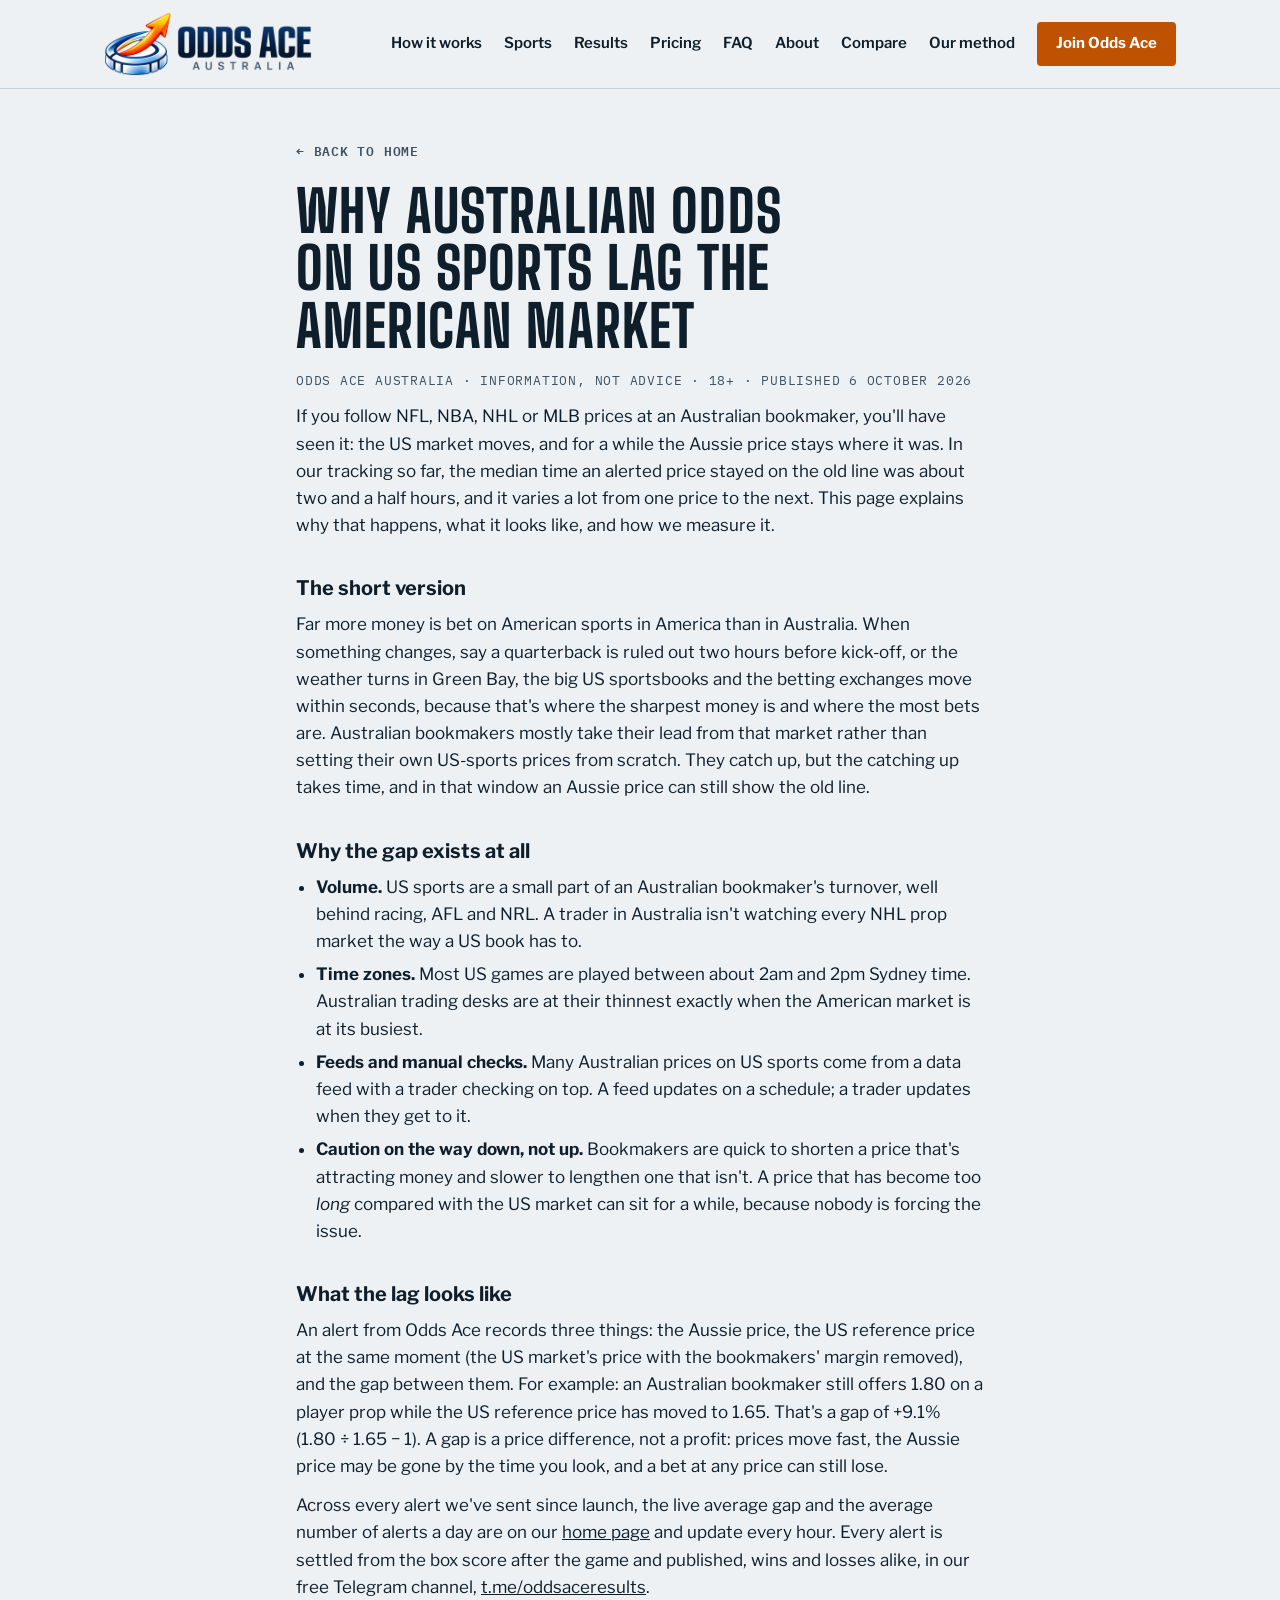
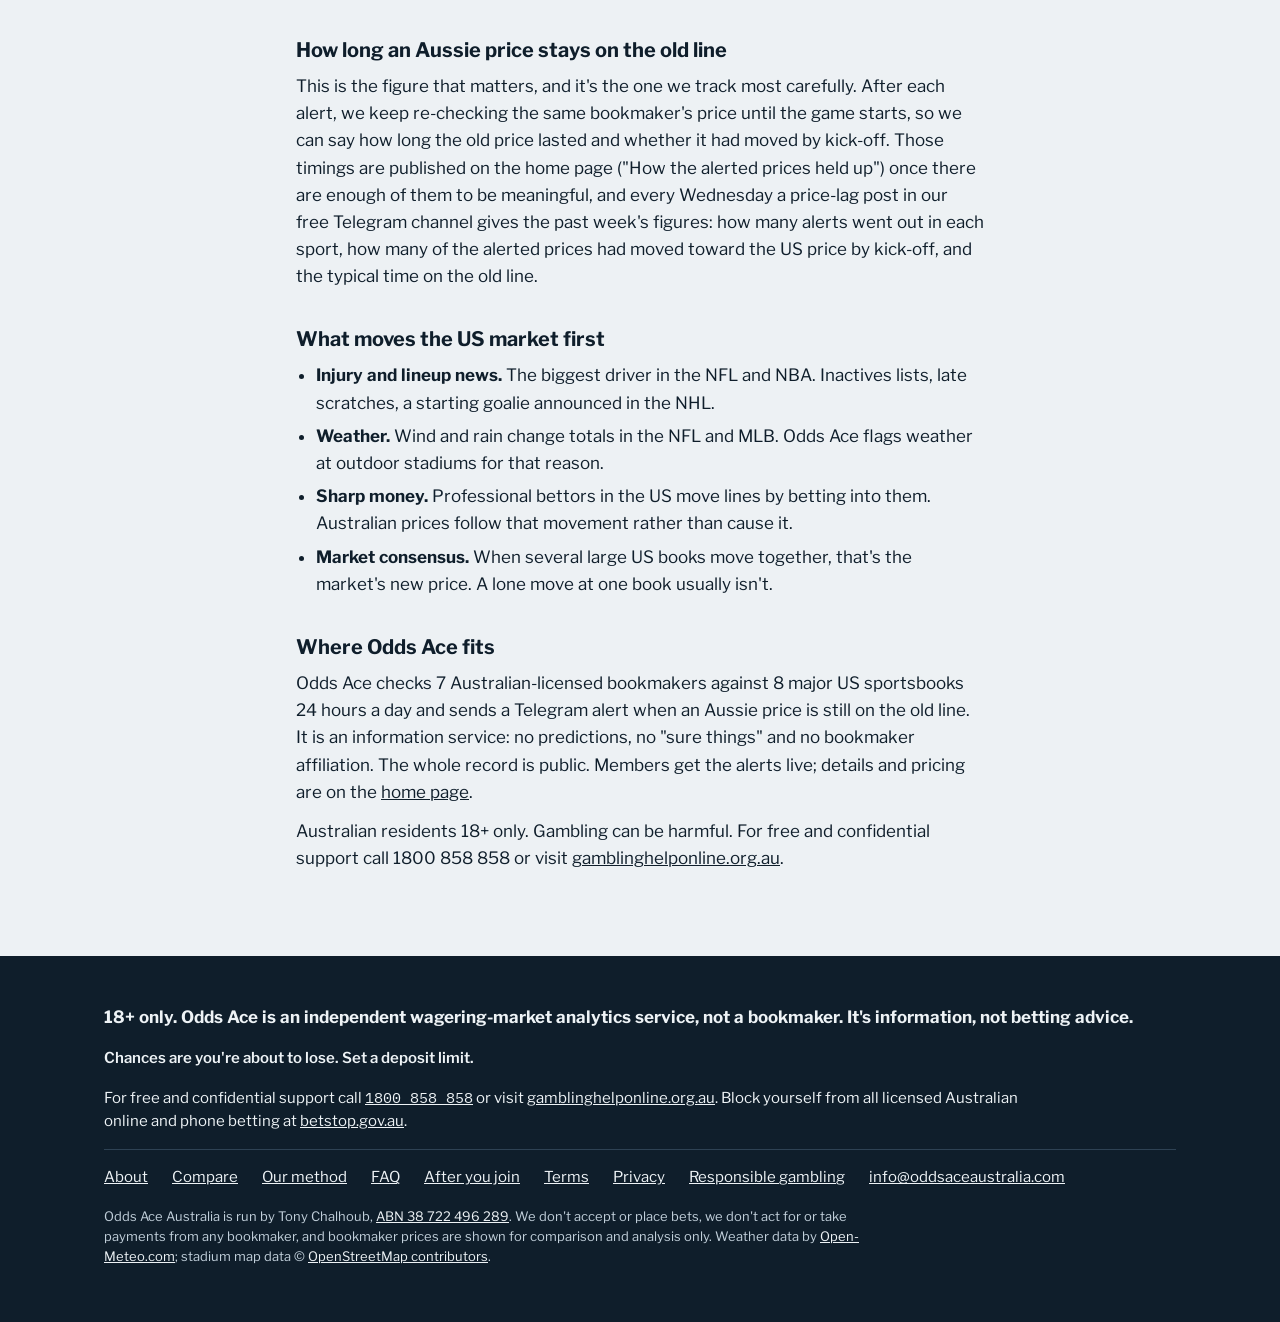
==== site/why-aussie-odds-lag/index.html @ 00c37cca "Standard price A$99; Trustpilot link out of the explainer footer [skip netlify] llms.txt: the standa" ====
<!doctype html>
<html lang="en-AU"><head><meta charset="utf-8"><meta name="viewport" content="width=device-width,initial-scale=1,viewport-fit=cover"><title>Why Australian odds on US sports lag the American market | Odds Ace Australia</title><meta name="description" content="Why Aussie bookmakers&#x27; NFL, NBA, NHL and MLB prices move after the US market, what the gap in a price means, and how long the old price lasts. Information, not tips. 18+."><link rel="canonical" href="https://oddsaceaustralia.com/why-aussie-odds-lag/"><meta property="og:url" content="https://oddsaceaustralia.com/why-aussie-odds-lag/"><meta property="og:type" content="article"><meta property="og:site_name" content="Odds Ace Australia"><meta property="og:title" content="Why Australian odds on US sports lag the American market"><meta property="og:description" content="Why Aussie bookmakers&#x27; NFL, NBA, NHL and MLB prices move after the US market, what the gap in a price means, and how long the old price lasts. Information, not tips. 18+."><meta property="og:locale" content="en_AU"><meta property="og:image" content="https://oddsaceaustralia.com/og-image.png"><meta property="og:image:width" content="1200"><meta property="og:image:height" content="630"><meta name="twitter:card" content="summary_large_image"><meta name="twitter:site" content="@OddsAceAus"><meta name="twitter:title" content="Why Australian odds on US sports lag the American market"><meta name="twitter:description" content="Why Aussie bookmakers&#x27; NFL, NBA, NHL and MLB prices move after the US market, what the gap in a price means, and how long the old price lasts. Information, not tips. 18+."><meta name="twitter:image" content="https://oddsaceaustralia.com/og-image.png"><link rel="icon" type="image/png" href="[data-uri]"><script type="application/ld+json">{"@context": "https://schema.org", "@graph": [{"@type": "Article", "@id": "https://oddsaceaustralia.com/why-aussie-odds-lag/#article", "headline": "Why Australian odds on US sports lag the American market", "description": "Why Aussie bookmakers' NFL, NBA, NHL and MLB prices move after the US market, what the gap in a price means, and how long the old price lasts. Information, not tips. 18+.", "url": "https://oddsaceaustralia.com/why-aussie-odds-lag/", "mainEntityOfPage": "https://oddsaceaustralia.com/why-aussie-odds-lag/", "datePublished": "2026-10-06", "dateModified": "2026-10-06", "inLanguage": "en-AU", "author": {"@type": "Person", "name": "Tony Chalhoub"}, "publisher": {"@id": "https://oddsaceaustralia.com/#organization"}, "image": "https://oddsaceaustralia.com/og-image.png", "isPartOf": {"@id": "https://oddsaceaustralia.com/#website"}}, {"@type": "BreadcrumbList", "itemListElement": [{"@type": "ListItem", "position": 1, "name": "Odds Ace Australia", "item": "https://oddsaceaustralia.com/"}, {"@type": "ListItem", "position": 2, "name": "Why Aussie odds lag the US market", "item": "https://oddsaceaustralia.com/why-aussie-odds-lag/"}]}]}</script><style>:root{color-scheme:light;box-sizing:border-box;padding-top:env(safe-area-inset-top,0px);padding-bottom:env(safe-area-inset-bottom,0px)}html{scroll-padding-top:env(safe-area-inset-top,0px)}body{margin:0;padding:0;font:14px -apple-system,BlinkMacSystemFont,sans-serif;background:#faf9f5;color:#141413}img{max-width:100%}[hidden]:not([hidden=until-found i]){display:none!important}</style>
<link rel="stylesheet" href="https://fonts.googleapis.com/css2?family=Big+Shoulders+Display:wght@700;800&family=IBM+Plex+Mono:wght@400;500;600&family=Libre+Franklin:wght@400;500;600;700&display=swap">
<style>
/* Layout: single-column marketing page, 1120px max, with the Terms, Privacy and Responsible gambling pages as views of the same page; the hero pairs the pitch with a phone showing example posts from the Telegram channel; a numbers strip, then sections alternating plain and banded; one dark panel for the price */
:root{
  --bg:#EDF1F4;--surface:#FFFFFF;--band:#E2E8ED;--ink:#0F1E2B;--muted:#3F5161;--line:#C6D0D8;
  --accent:#BF5200;--accent-ink:#AD4A00;--on-accent:#FFFFFF;--panel:#0F1E2B;--on-panel:#EEF3F6;--panel-muted:#C2D0DB;--panel-line:#2E4254;
  --chat:#D4DFE8;--bubble:#FFFFFF;--chip:#BFCDD9;--avatar:#FFFFFF;--shadow:rgba(15,30,43,.18);--pos:#16774A;--neg:#B42318;
  --device:#121A22;--device-ring:#3B4651;--island:#000000;--tg-blue:#1F6FB2;--lit:#FBE1CB;--glow:rgba(191,82,0,.15);--s-all:#2a78d6;--s-sent:#bf5200;--s-tests:#13916a;
  --display:'Big Shoulders Display','Arial Narrow',Impact,sans-serif;
  --body:'Libre Franklin','Helvetica Neue',Arial,sans-serif;
  --mono:'IBM Plex Mono',ui-monospace,Menlo,Consolas,monospace;
}
@media (prefers-color-scheme: dark){:root:not([data-theme="light"]){--bg:#0B1621;--surface:#12212F;--band:#0F1C29;--ink:#E6EDF2;--muted:#A7B6C3;--line:#26394B;--accent:#F5872F;--accent-ink:#F5872F;--on-accent:#0B1621;--panel:#1A2E40;--on-panel:#EEF3F6;--panel-muted:#B9C7D3;--panel-line:#34506A;--chat:#0E1924;--bubble:#1A2A3A;--chip:#22364A;--avatar:#FFFFFF;--shadow:rgba(0,0,0,.45);--pos:#5BC48A;--neg:#F2836B;--device:#05090D;--device-ring:#3E556A;--tg-blue:#6AB3F3;--lit:#4D3018;--glow:rgba(245,135,47,.13);--s-all:#3987e5;--s-sent:#d95926;--s-tests:#199e70;color-scheme:dark}}
:root[data-theme="dark"]{--bg:#0B1621;--surface:#12212F;--band:#0F1C29;--ink:#E6EDF2;--muted:#A7B6C3;--line:#26394B;--accent:#F5872F;--accent-ink:#F5872F;--on-accent:#0B1621;--panel:#1A2E40;--on-panel:#EEF3F6;--panel-muted:#B9C7D3;--panel-line:#34506A;--chat:#0E1924;--bubble:#1A2A3A;--chip:#22364A;--avatar:#FFFFFF;--shadow:rgba(0,0,0,.45);--pos:#5BC48A;--neg:#F2836B;--device:#05090D;--device-ring:#3E556A;--tg-blue:#6AB3F3;--lit:#4D3018;--glow:rgba(245,135,47,.13);--s-all:#3987e5;--s-sent:#d95926;--s-tests:#199e70;color-scheme:dark}
*{box-sizing:border-box}
html{scroll-behavior:smooth}
@media (prefers-reduced-motion: reduce){html{scroll-behavior:auto}}
body{margin:0;background:var(--bg);color:var(--ink);font-family:var(--body);font-size:17px;line-height:1.55}
a{color:inherit}
a:hover{color:var(--accent-ink)}
:focus-visible{outline:3px solid var(--accent);outline-offset:2px}
.wrap{max-width:1120px;margin:0 auto;padding-inline:24px}
.eyebrow{margin:0;font-family:var(--mono);font-size:13px;font-weight:600;letter-spacing:.1em;text-transform:uppercase;color:var(--accent-ink)}
.h-section{margin:0;font-family:var(--display);font-weight:800;font-size:clamp(2.2rem,4.5vw,3rem);line-height:1;letter-spacing:.02em;text-transform:uppercase;text-wrap:balance}
.btn{display:inline-flex;align-items:center;justify-content:center;min-height:48px;padding:0 22px;border-radius:4px;font-weight:700;font-size:16px;text-decoration:none;border:1px solid transparent;cursor:pointer}
.btn-primary{background:var(--accent);color:var(--on-accent)}
.btn-primary:hover{color:var(--on-accent);filter:brightness(1.08)}
.btn-ghost{border-color:var(--line);color:var(--ink);background:transparent}
.site-head{border-bottom:1px solid var(--line)}
.site-head .wrap{display:flex;flex-wrap:wrap;align-items:center;justify-content:space-between;gap:12px 24px;padding-block:12px}
.brand{display:flex;align-items:center;gap:12px;text-decoration:none}
.brand:hover{color:var(--ink)}
.brand-logo{flex:0 0 auto;display:block;width:56px;height:56px;object-fit:contain}
.brand-wordmark{display:block;height:64px;width:auto}
.wm-dark{display:none}
@media (prefers-color-scheme: dark){:root:not([data-theme="light"]) .wm-dark{display:block}:root:not([data-theme="light"]) .wm-light.has-dark{display:none}:root:not([data-theme="light"]) .wm-light:not(.has-dark){background:#FFFFFF;border-radius:6px;padding:4px 8px}}
:root[data-theme="dark"] .wm-dark{display:block}
:root[data-theme="dark"] .wm-light.has-dark{display:none}
:root[data-theme="dark"] .wm-light:not(.has-dark){background:#FFFFFF;border-radius:6px;padding:4px 8px}
@media (max-width:480px){.brand-wordmark{height:56px}}
.brand-text{display:flex;flex-direction:column;gap:2px}
.brand-name{font-family:var(--display);font-weight:800;font-size:30px;letter-spacing:.03em;text-transform:uppercase;line-height:1}
.brand-tag{font-family:var(--mono);font-size:11px;letter-spacing:.16em;text-transform:uppercase;color:var(--muted)}
.nav{display:flex;flex-wrap:wrap;align-items:center;gap:8px 22px;font-size:15px;font-weight:600}
.nav a{text-decoration:none}
.nav .btn{min-height:44px;padding:0 18px;font-size:15px}
.hero .wrap{display:flex;flex-wrap:wrap;gap:48px;align-items:center;padding-block:56px 64px}
.hero-copy{flex:1 1 460px;min-width:0;display:flex;flex-direction:column;gap:22px}
.hero h1{margin:0;font-family:var(--display);font-weight:800;font-size:clamp(3rem,6.6vw,5.8rem);line-height:.94;letter-spacing:.005em;text-wrap:balance}
.lede{margin:0;max-width:34em;font-size:19px;color:var(--muted)}
.cta-row{display:flex;flex-wrap:wrap;gap:12px}
.fine{margin:0;font-size:14px;color:var(--muted)}
.num{font-family:var(--mono)}
/* Phone mock-up of the Telegram channel (version 30): tabs, then a phone showing one example post with numbered markers
   on the lines that matter, and a key under it. The screen uses the phone's own system font, like the app. */
.tg{flex:1 1 380px;max-width:460px;min-width:0;margin:0 auto;display:flex;flex-direction:column;align-items:center;gap:18px}
.tgx-tabs{display:flex;gap:4px;width:max-content;max-width:100%;padding:4px;border:1px solid var(--line);border-radius:999px;background:var(--surface)}
.tgx-tab{flex:1 1 auto;min-width:0;min-height:40px;padding:6px 14px;border:0;border-radius:999px;background:transparent;color:var(--muted);font:600 14px/1.15 var(--body);cursor:pointer}
@media (max-width:420px){.tgx-tab{padding:6px 8px;font-size:13px}}
.tgx-tab:hover{color:var(--ink)}
.tgx-tab[aria-selected="true"]{background:var(--ink);color:var(--bg)}
.tgx-stage{position:relative;isolation:isolate;width:100%;display:flex;flex-direction:column;align-items:center;gap:20px}
.tgx-stage::before{content:"";position:absolute;z-index:-1;left:0;right:0;top:2%;height:min(80%,660px);background:radial-gradient(closest-side,var(--glow),transparent);pointer-events:none}
.tgx-device{position:relative;width:min(100%,312px);padding:9px;border-radius:50px;background:var(--device);box-shadow:inset 0 0 0 1.5px var(--device-ring),0 44px 70px -36px var(--shadow),0 18px 32px -20px var(--shadow)}
.tgx-device::before,.tgx-device::after{content:"";position:absolute;width:3px;border-radius:2px;background:var(--device-ring)}
.tgx-device::before{left:-3px;top:118px;height:40px;box-shadow:0 54px 0 var(--device-ring)}
.tgx-device::after{right:-3px;top:150px;height:72px}
.tgx-screen{position:relative;display:flex;flex-direction:column;aspect-ratio:294/640;border-radius:41px;overflow:hidden;background:var(--chat);color:var(--ink);font-family:-apple-system,BlinkMacSystemFont,"SF Pro Text","Segoe UI",Roboto,"Helvetica Neue",Arial,sans-serif}
.tgx-status{position:relative;flex:0 0 auto;display:flex;align-items:center;justify-content:space-between;height:42px;padding:6px 24px 0 32px;background:var(--surface);font-size:14.5px;font-weight:600;letter-spacing:-.01em;font-variant-numeric:tabular-nums}
.tgx-island{position:absolute;left:50%;top:10px;width:86px;height:25px;transform:translateX(-50%);border-radius:999px;background:var(--island)}
.tgx-icons{display:flex;align-items:center;gap:5px}
.tgx-icons svg{display:block;fill:currentColor}
.tgx-head{flex:0 0 auto;display:grid;grid-template-columns:36px minmax(0,1fr) 36px;align-items:center;gap:8px;padding:2px 12px 8px;background:var(--surface);border-bottom:1px solid var(--line)}
.tgx-back{width:12px;height:12px;margin-left:6px;border-left:2.5px solid var(--tg-blue);border-bottom:2.5px solid var(--tg-blue);transform:rotate(45deg)}
.tg-who{display:flex;flex-direction:column;align-items:center;min-width:0;text-align:center;line-height:1.25}
.tg-name{font-weight:700;font-size:15px}
.tg-status{font-size:12.5px;color:var(--muted)}
.tg-avatar{display:block;width:36px;height:36px;border-radius:50%;background:var(--avatar);padding:5px;object-fit:contain;box-shadow:0 0 0 1px var(--line)}
.tg-feed{flex:1 1 auto;min-height:0;overflow-y:auto;scrollbar-width:none;display:flex;flex-direction:column;gap:8px;padding:10px 8px 12px;background-color:var(--chat);background-image:radial-gradient(var(--chip) 1px,transparent 1.4px);background-size:18px 18px}
.tg-feed::-webkit-scrollbar{display:none}
.tg-feed>:first-child{margin-top:auto}
.tgx-panel:focus-visible{outline-offset:-3px}
.tg-day{align-self:center;padding:2px 10px;border-radius:999px;background:var(--chip);color:var(--ink);font-size:12px;font-weight:600}
.tg-msg{align-self:flex-start;position:relative;max-width:86%;display:flex;flex-direction:column;gap:2px;padding:7px 11px 5px;background:var(--bubble);color:var(--ink);border-radius:15px 15px 15px 5px;box-shadow:0 1px 2px var(--shadow);font-size:13.5px;line-height:1.38;transform-origin:0 100%}
.tg-text{display:flex;flex-direction:column;min-width:0}
.tg-line{display:block;overflow-wrap:anywhere;transition:opacity .2s}
.tg-time{align-self:flex-end;font-size:11.5px;color:var(--muted)}
.tgx-url{color:var(--tg-blue)}
.tgx-keyed{position:relative;display:block;border-radius:3px;transition:background-color .2s,box-shadow .2s}
.tgx-pin{display:inline-flex;align-items:center;justify-content:center;flex:0 0 auto;width:20px;height:20px;border-radius:50%;background:var(--accent);color:var(--on-accent);font:700 11.5px/1 var(--body);font-variant-numeric:tabular-nums;transition:transform .2s}
.tgx-keyed>.tgx-pin{position:absolute;right:-21px;top:-1px;box-shadow:0 1px 3px var(--shadow)}
.tgx.has-lit .tg-line{opacity:.35}
.tgx.has-lit .tgx-keyed.is-lit .tg-line{opacity:1}
.tgx-keyed.is-lit{background:var(--lit);box-shadow:0 0 0 4px var(--lit)}
.tgx-keyed.is-lit>.tgx-pin{transform:scale(1.18)}
.tgx-foot{flex:0 0 auto;display:flex;flex-direction:column;align-items:center;gap:12px;padding:11px 0 8px;background:var(--surface);border-top:1px solid var(--line);color:var(--tg-blue);font-size:15px;font-weight:500}
.tgx-foot::after{content:"";width:108px;height:4px;border-radius:999px;background:var(--ink)}
.tgx-keys{list-style:none;margin:0;padding:0;width:min(100%,364px);display:flex;flex-direction:column;gap:4px}
.tgx-key{width:100%;display:flex;align-items:center;gap:12px;min-height:40px;padding:5px 10px;border:1px solid transparent;border-radius:8px;background:transparent;color:var(--ink);font:500 15px/1.35 var(--body);text-align:left;cursor:pointer;transition:background-color .2s,border-color .2s}
.tgx-key:hover,.tgx-key.is-lit{background:var(--surface);border-color:var(--line)}
.tgx-key[aria-pressed="true"]{border-color:var(--accent)}
.tgx-key.is-lit .tgx-pin{transform:scale(1.12)}
.tg-note{margin:0;width:min(100%,364px);padding-inline:10px;font-size:13px;color:var(--muted)}
.tgx-panel.is-new .tg-msg{animation:tgx-in .42s cubic-bezier(.2,.75,.25,1)}
.tgx-panel.is-new .tgx-keyed>.tgx-pin{animation:tgx-pop .32s .3s cubic-bezier(.3,1.6,.6,1) backwards}
@keyframes tgx-in{from{opacity:0;transform:translateY(18px) scale(.96)}}
@keyframes tgx-pop{from{opacity:0;transform:scale(.3)}}
@media (prefers-reduced-motion: reduce){.tgx-panel.is-new .tg-msg,.tgx-panel.is-new .tgx-keyed>.tgx-pin{animation:none}.tg-line,.tgx-keyed,.tgx-pin,.tgx-key{transition:none}}
/* Edit page: every post shows in the phone, which grows with the text, and each key is typed under it */
.tgx-edit .tgx-screen{aspect-ratio:auto}
.tgx-edit .tg-feed{overflow:visible}
.tgx-legend{width:min(100%,364px);display:flex;flex-direction:column;gap:6px}
.tgx-name{margin:0;font-size:14px;font-weight:600;color:var(--muted)}
.tgx-edit .tgx-key{cursor:default}
/* Numbers strip */
.stats-band{border-top:1px solid var(--line);background:var(--surface)}
.stats{list-style:none;margin:0;padding:28px 0;display:grid;grid-template-columns:repeat(4,minmax(0,1fr));gap:20px 32px}
@media (max-width:820px){.stats{grid-template-columns:repeat(2,minmax(0,1fr))}}
.stats.stats-3{grid-template-columns:repeat(3,minmax(0,1fr))}
@media (max-width:820px){.stats.stats-3{grid-template-columns:repeat(2,minmax(0,1fr))}}
.stats-note{margin:0;padding:0 0 24px;max-width:62em;font-size:13px;line-height:1.5;color:var(--muted)}
.stats li{display:flex;flex-direction:column;gap:4px;min-width:0}
.stat-n{font-family:var(--display);font-weight:800;font-size:clamp(2.4rem,4.2vw,3.2rem);line-height:1;letter-spacing:.01em;color:var(--accent)}
.stat-l{font-size:15px;line-height:1.35;color:var(--muted)}
.section{border-top:1px solid var(--line)}
.section .wrap{padding-block:72px;display:flex;flex-direction:column;gap:36px}
.band{background:var(--band)}
.head{display:flex;flex-direction:column;gap:10px}
.head p.intro{margin:0;max-width:40em;color:var(--muted)}
.steps{list-style:none;margin:0;padding:0;display:flex;flex-wrap:wrap;gap:32px 28px}
.steps li{flex:1 1 260px;min-width:0;border-top:3px solid var(--ink);padding-top:16px;display:flex;flex-direction:column;gap:8px}
.step-n{font-family:var(--mono);font-size:13px;font-weight:600;color:var(--accent-ink)}
.steps h3,.faq h3,.points h3{margin:0;font-size:20px;line-height:1.25}
.steps p,.faq p,.points p{margin:0;color:var(--muted)}
.points{list-style:none;margin:0;padding:0;display:grid;grid-template-columns:repeat(3,minmax(0,1fr));gap:28px 32px}
@media (max-width:860px){.points{grid-template-columns:minmax(0,1fr)}}
.points li{display:flex;flex-direction:column;gap:8px;min-width:0;padding-top:16px;border-top:3px solid var(--accent)}
.table-wrap{overflow-x:auto}
table{border-collapse:collapse;width:100%;min-width:520px;font-size:16px}
th,td{text-align:left;padding:14px 12px;border-bottom:1px solid var(--line)}
th{font-family:var(--mono);font-size:12px;letter-spacing:.08em;text-transform:uppercase;color:var(--muted);font-weight:600}
td:first-child{font-weight:700}
.plan{display:flex;flex-wrap:wrap;gap:32px 48px;background:var(--panel);color:var(--on-panel);border-radius:8px;padding:36px}
.plan-price{flex:1 1 300px;min-width:0;display:flex;flex-direction:column;gap:12px}
.plan-label{margin:0;font-family:var(--mono);font-size:13px;font-weight:600;letter-spacing:.1em;text-transform:uppercase;color:var(--panel-muted)}
.plan-big{margin:0;font-family:var(--display);font-weight:800;font-size:clamp(3rem,7vw,4.5rem);line-height:1}
.plan-big .per{font-family:var(--body);font-size:18px;font-weight:500}
.plan p{margin:0}
.plan .sub{color:var(--panel-muted)}
.plan .sub-small{font-size:14px}
.plan ul{flex:1 1 320px;min-width:0;margin:0;padding:0;list-style:none;display:flex;flex-direction:column;gap:12px}
.plan li,.rules li{display:flex;gap:14px;align-items:flex-start}
.tick{flex:0 0 auto;width:10px;height:10px;margin-top:9px;background:var(--accent)}
.rules{list-style:none;margin:0;padding:0;display:flex;flex-direction:column;gap:14px;max-width:46em}
.faq{display:grid;grid-template-columns:repeat(2,minmax(0,1fr));gap:32px 48px}
.faq div{display:flex;flex-direction:column;gap:8px;min-width:0}
@media (max-width:760px){.faq{grid-template-columns:minmax(0,1fr)}}
/* Results */
.tally{list-style:none;margin:0;padding:0;display:flex;flex-wrap:wrap;gap:10px 28px;font-size:15px;color:var(--muted)}
.tally li{display:flex;align-items:baseline;gap:6px}
.tally-n{font-family:var(--display);font-weight:800;font-size:2rem;line-height:1;color:var(--ink)}
.results-table{min-width:760px;font-size:15px}
.results-table td{vertical-align:top}
.results-table td:first-child{font-weight:600}
.nowrap{white-space:nowrap}
.cell-sub{display:block;font-family:var(--mono);font-size:12px;letter-spacing:.04em;color:var(--muted)}
.pill{display:inline-block;padding:2px 8px;border:1px solid currentColor;border-radius:999px;font-family:var(--mono);font-size:12px;font-weight:600;letter-spacing:.04em;text-transform:uppercase;white-space:nowrap}
.pill-won{color:var(--pos)}
.pill-lost{color:var(--neg)}
.pill-push,.pill-void{color:var(--muted)}
.results-empty{margin:0;color:var(--muted)}
.results-meta{margin:0;font-size:14px;color:var(--muted)}
.results-note{margin:0;max-width:60em;font-size:14px;color:var(--muted)}
.speed{display:flex;flex-direction:column;gap:14px;padding:22px 24px;border:1px solid var(--line);border-left:4px solid var(--accent);border-radius:8px;background:var(--surface)}
.speed-title{margin:0;font-size:20px;line-height:1.25}
.speed-stats{list-style:none;margin:0;padding:0;display:grid;grid-template-columns:repeat(auto-fit,minmax(200px,1fr));gap:16px 32px}
.speed-stats li{display:flex;flex-direction:column;gap:4px;min-width:0}
.speed-n{font-family:var(--display);font-weight:800;font-size:clamp(2rem,3.6vw,2.6rem);line-height:1;color:var(--pos)}
.speed-n.speed-neg{color:var(--neg)}
.speed-l{font-size:15px;line-height:1.35;color:var(--muted)}
.speed-note{margin:0;max-width:60em;font-size:14px;color:var(--muted)}
.tallies{display:flex;flex-direction:column;gap:14px}
.tally-label{flex:0 0 100%;font-family:var(--mono);font-size:12px;font-weight:600;letter-spacing:.08em;text-transform:uppercase;color:var(--muted)}
.cell-sub.test-tag{color:var(--accent-ink);font-weight:600}
/* Results dashboard (version 31): one row of filters, then the tallies, the units chart and pages of results. Line colours: --s-all, --s-sent, --s-tests (checked for colour-blind separation and contrast in both themes) */
.rx,.rx-body{display:flex;flex-direction:column;gap:28px}
.rx-body .tallies{flex-direction:row;flex-wrap:wrap;gap:12px}
.rx-body .tally{flex:1 1 250px;max-width:360px;padding:16px 18px;border:1px solid var(--line);border-radius:8px;background:var(--surface);gap:10px 24px}
.rx-body .tally li{flex-direction:column;align-items:flex-start;gap:4px}
.rx-body .tally li:not(.tally-label){font-size:14px}
@media (max-width:560px){.rx-body .tally{max-width:none;padding:14px 16px}}
.rx-filters{display:flex;flex-wrap:wrap;align-items:flex-end;gap:12px 16px}
.rx-field{display:flex;flex-direction:column;gap:6px;flex:1 1 200px;min-width:0;max-width:280px}
.rx-label{font-family:var(--mono);font-size:12px;font-weight:600;letter-spacing:.08em;text-transform:uppercase;color:var(--muted)}
.rx-select{width:100%;min-height:44px;padding:0 10px;border:1px solid var(--line);border-radius:4px;background:var(--surface);color:var(--ink);font:500 15px/1.2 var(--body);cursor:pointer}
.rx-select:hover{border-color:var(--muted)}
.rx-select[disabled]{opacity:.6;cursor:not-allowed}
.rx-clear{min-height:44px;padding:0 4px;border:0;background:none;color:var(--accent-ink);font:600 15px var(--body);text-decoration:underline;text-underline-offset:3px;cursor:pointer}
.rx-clear:hover{color:var(--ink)}
@media (max-width:560px){.rx-field{flex-basis:100%;max-width:none}}
.rx-chart{margin:0;display:flex;flex-direction:column;gap:14px;padding:20px 20px 16px;border:1px solid var(--line);border-radius:8px;background:var(--surface)}
@media (max-width:560px){.rx-chart{padding:16px 14px 14px}}
.rx-chart-head{display:flex;flex-wrap:wrap;align-items:baseline;justify-content:space-between;gap:8px 24px}
.rx-title{margin:0;font-size:18px;line-height:1.3}
.rx-legend{list-style:none;margin:0;padding:0;display:flex;flex-wrap:wrap;gap:6px 20px;font-size:14px;color:var(--muted)}
.rx-legend li{display:flex;align-items:center;gap:8px}
.rx-legend b,.rx-tip b{color:var(--ink);font-weight:700;font-variant-numeric:tabular-nums}
.rx-key{display:inline-block;flex:0 0 auto;width:16px;height:3px;border-radius:2px;background:var(--muted)}
.rx-key.k-all{background:var(--s-all)}
.rx-key.k-sent{background:var(--s-sent)}
.rx-key.k-tests{background:var(--s-tests)}
.rx-plot{position:relative;touch-action:pan-y;border-radius:4px}
.rx-plot:focus-visible{outline-offset:4px}
.rx-svg{display:block;width:100%;height:auto}
.rx-svg text{font-family:var(--mono);font-size:12px;fill:var(--muted);font-variant-numeric:tabular-nums}
.rx-grid{stroke:var(--line);stroke-width:1}
.rx-zero{stroke:var(--muted);stroke-width:1}
.rx-line{fill:none;stroke-width:2;stroke-linejoin:round;stroke-linecap:round}
.rx-line.k-all{stroke:var(--s-all)}
.rx-line.k-sent{stroke:var(--s-sent)}
.rx-line.k-tests{stroke:var(--s-tests)}
.rx-dot,.rx-hdot{stroke:var(--surface);stroke-width:2}
.rx-dot.k-all,.rx-hdot.k-all{fill:var(--s-all)}
.rx-dot.k-sent,.rx-hdot.k-sent{fill:var(--s-sent)}
.rx-dot.k-tests,.rx-hdot.k-tests{fill:var(--s-tests)}
.rx-cross{stroke:var(--muted);stroke-width:1}
.rx-tip{position:absolute;z-index:2;width:max-content;max-width:min(260px,100%);padding:8px 12px;border:1px solid var(--line);border-radius:6px;background:var(--surface);color:var(--ink);box-shadow:0 8px 24px -8px var(--shadow);font-size:13px;line-height:1.45;pointer-events:none}
.rx-tip p{margin:0}
.rx-tip-h{margin-bottom:4px!important;font-weight:600}
.rx-tip-row{display:flex;align-items:center;gap:8px}
.rx-tip-name{color:var(--muted)}
.rx-tip-n{margin-top:4px!important;font-size:12px;color:var(--muted)}
@media (max-width:560px){.rx-tip{max-width:min(220px,100%);padding:6px 10px;font-size:12px}.rx-tip-n{font-size:11px}}
.rx-none{margin:0;padding:28px 0;color:var(--muted)}
.rx-cap{max-width:60em;font-size:13px;line-height:1.5;color:var(--muted)}
.rx-data summary{width:max-content;max-width:100%;cursor:pointer;font-size:14px;font-weight:600;color:var(--ink)}
.rx-data[open] summary{margin-bottom:8px}
.rx-table{min-width:0;font-size:14px}
.rx-table th,.rx-table td{padding:8px 10px}
.rx-table td{font-variant-numeric:tabular-nums}
.rx-pager{display:flex;flex-wrap:wrap;align-items:center;justify-content:space-between;gap:12px}
.rx-pager .btn{min-height:44px;padding:0 16px;font-size:15px}
.rx-pager .btn[disabled]{opacity:.45;cursor:default}
.rx-range{margin:0;font-family:var(--mono);font-size:13px;color:var(--muted);font-variant-numeric:tabular-nums}
.vh{position:absolute!important;width:1px;height:1px;margin:-1px;padding:0;overflow:hidden;clip:rect(0 0 0 0);white-space:nowrap;border:0}
@media (max-width:640px){.rx-body>.table-wrap{overflow-x:visible}.results-table{min-width:0}.results-table thead{position:absolute;width:1px;height:1px;overflow:hidden;clip:rect(0 0 0 0);white-space:nowrap}.results-table tbody{display:block}.results-table tr{display:grid;grid-template-columns:5.25rem 5.5rem minmax(0,1fr);gap:8px 16px;padding:16px 0;border-bottom:1px solid var(--line)}.results-table td{display:block;min-width:0;padding:0;border:0}.results-table td:nth-child(1){grid-column:1/3;grid-row:1}.results-table td:nth-child(7){grid-column:3;grid-row:1;justify-self:end}.results-table td:nth-child(2),.results-table td:nth-child(3){grid-column:1/-1}.results-table td[data-label]::before{content:attr(data-label);display:block;margin-bottom:2px;font-family:var(--mono);font-size:11px;font-weight:600;letter-spacing:.08em;text-transform:uppercase;color:var(--muted)}}
/* Contact */
.section .contact{gap:20px}
.contact-mail{margin:0;display:flex;flex-wrap:wrap;align-items:center;gap:12px}
.contact-email{font-family:var(--mono);font-size:clamp(1.1rem,2.6vw,1.6rem);font-weight:600;color:var(--ink);text-decoration-color:var(--accent);text-decoration-thickness:2px;text-underline-offset:5px;overflow-wrap:anywhere}
.copy-btn{min-height:40px;padding:0 14px;border:1px solid var(--line);border-radius:4px;background:var(--surface);color:var(--ink);font:600 14px var(--body);cursor:pointer}
.copy-btn:hover{border-color:var(--accent)}
.contact-small{margin:0;font-size:14px;color:var(--muted)}
/* Terms, Privacy and Responsible gambling */
.doc{max-width:46rem;margin:0 auto;padding-inline:24px;padding-block:48px 72px;line-height:1.6}
.doc h1{margin:0 0 16px;font-family:var(--display);font-weight:800;font-size:clamp(2.4rem,6vw,3.6rem);line-height:1;letter-spacing:.02em;text-transform:uppercase;text-wrap:balance}
.doc h2{margin:36px 0 10px;font-size:20px;line-height:1.3;text-wrap:balance}
.doc p{margin:0 0 12px}
.doc ul{margin:0 0 12px;padding-left:1.2em;display:flex;flex-direction:column;gap:6px}
.doc .lead{font-size:19px;color:var(--muted)}
.doc .meta{font-family:var(--mono);font-size:13px;letter-spacing:.06em;text-transform:uppercase;color:var(--muted)}
.doc .notice{margin:20px 0 8px;background:var(--band);border:1px solid var(--line);border-radius:6px;padding:12px 16px;font-size:15px;color:var(--muted)}
.doc.doc-wide{max-width:76rem}
.doc-faq h2{margin-top:32px}
.doc .table-wrap{margin:8px 0 18px}
.doc-table{min-width:880px;font-size:14.5px;line-height:1.45}
.doc-table th,.doc-table td{vertical-align:top;padding:12px 10px}
.doc-table tbody th{font-family:var(--body);font-size:15px;letter-spacing:0;text-transform:none;color:var(--ink);font-weight:700}
.doc-table tbody tr:first-child{background:var(--surface)}
@media (max-width:760px){.doc .table-wrap{overflow-x:visible}.doc-table{min-width:0}.doc-table thead{position:absolute;width:1px;height:1px;overflow:hidden;clip:rect(0 0 0 0);white-space:nowrap}.doc-table,.doc-table tbody,.doc-table tr,.doc-table th,.doc-table td{display:block}.doc-table tr{margin:0 0 12px;padding:12px 16px;border:1px solid var(--line);border-radius:8px}.doc-table tbody tr:first-child{border-color:var(--accent)}.doc-table th,.doc-table td{padding:6px 0;border:0}.doc-table tbody th{font-size:18px}.doc-table td::before{content:attr(data-label);display:block;margin-bottom:2px;font-family:var(--mono);font-size:11px;font-weight:600;letter-spacing:.08em;text-transform:uppercase;color:var(--muted)}}
/* Compare page checkmark grid (version 32): what's compared down the side, services across the top, Odds Ace's column first and highlighted; on phones one card per row, each service on its own line */
.cmp-legend,.doc .cmp-legend{list-style:none;margin:8px 0 10px;padding:0;display:flex;flex-direction:row;flex-wrap:wrap;gap:6px 20px;font-size:14px;color:var(--muted)}
.cmp-legend li{display:flex;align-items:center;gap:8px}
.cmp-legend .cmp-mark{width:18px;height:18px}
.cmp-mark{display:inline-flex;flex:0 0 auto;width:22px;height:22px}
.cmp-mark svg{display:block;width:100%;height:100%}
.cmp-fill{fill:var(--pos)}
.cmp-tick{fill:none;stroke:var(--surface);stroke-width:2.3;stroke-linecap:round;stroke-linejoin:round}
.cmp-ring{fill:none;stroke:var(--muted);stroke-width:1.6}
.cmp-half{fill:var(--muted)}
.cmp-x{fill:none;stroke:var(--muted);stroke-width:1.8;stroke-linecap:round}
.cmp-dash{fill:none;stroke:var(--muted);stroke-width:2;stroke-linecap:round}
.cmp-grid{position:relative;min-width:900px;border-collapse:separate;border-spacing:0;font-size:15px;line-height:1.4}
.cmp-grid th,.cmp-grid td{padding:14px 12px;border-bottom:1px solid var(--line);vertical-align:top}
.cmp-grid thead th{vertical-align:bottom;text-align:center;font-family:var(--body);font-size:15px;font-weight:700;letter-spacing:0;text-transform:none;color:var(--ink)}
.cmp-grid thead th a{text-decoration-color:var(--line);text-underline-offset:3px}
.cmp-grid thead th.cmp-own{border-top:3px solid var(--accent);border-radius:8px 8px 0 0}
.cmp-grid tbody th{width:21%;text-align:left;font-family:var(--body);font-size:15px;font-weight:400;letter-spacing:0;text-transform:none;color:var(--ink)}
.cmp-grid tbody tr:last-child th,.cmp-grid tbody tr:last-child td{border-bottom:0}
.cmp-grid tbody tr:last-child td.cmp-own{border-radius:0 0 8px 8px}
.cmp-grid td{text-align:center;font-weight:400}
.cmp-own{background:var(--surface)}
.cmp-label{display:block;font-weight:700}
.cmp-sub{display:block;margin-top:2px;font-size:13px;color:var(--muted)}
.cmp-cell{display:flex;flex-direction:column;align-items:center;gap:6px}
.cmp-who{display:none}
.cmp-note{font-size:13px;color:var(--muted)}
.cmp-cell.is-text .cmp-mark{display:none}
.cmp-cell.is-text .cmp-note{font-size:14px;color:var(--ink)}
.cmp-own .cmp-note{color:var(--ink)}
.cmp-hint{margin:8px 0;padding:10px 14px;border:1px dashed var(--accent);border-radius:6px;font-size:14px;color:var(--muted)}
.cmp-raw{display:block;text-align:left;font-size:14px}
.is-editing .cmp-grid{table-layout:fixed;min-width:0}
.is-editing .cmp-grid [data-k]{overflow-wrap:anywhere}
.is-editing .cmp-grid thead th{font-size:13px}
@media (max-width:980px){.doc .cmp-wrap{overflow-x:visible}.cmp-grid{min-width:0}.cmp-grid thead{position:absolute;width:1px;height:1px;overflow:hidden;clip:rect(0 0 0 0);white-space:nowrap}.cmp-grid,.cmp-grid tbody,.cmp-grid tr,.cmp-grid th,.cmp-grid td{display:block}.cmp-grid tr{margin:0 0 12px;padding:6px 16px;border:1px solid var(--line);border-radius:8px;background:var(--surface)}.cmp-grid tbody th{width:auto;padding:10px 0 8px;border:0}.cmp-grid td,.cmp-grid tbody tr:last-child td{padding:10px 0;border:0;border-top:1px solid var(--line);border-radius:0;text-align:left}.cmp-own{background:none}.cmp-cell,.cmp-cell.is-text{display:grid;grid-template-columns:22px 7.5rem minmax(0,1fr);gap:10px;align-items:start}.cmp-cell.is-text .cmp-mark{display:block}.cmp-who{display:block;font-weight:600;line-height:1.35}.cmp-own .cmp-who{color:var(--accent-ink)}.cmp-note,.cmp-cell.is-text .cmp-note{font-size:14px;line-height:1.35}}
@media (max-width:400px){.cmp-cell,.cmp-cell.is-text{grid-template-columns:20px 6.4rem minmax(0,1fr);gap:8px}.cmp-who{font-size:14px}}
.doc-back{display:inline-block;margin-bottom:20px;font-family:var(--mono);font-size:13px;font-weight:600;letter-spacing:.06em;text-transform:uppercase;text-decoration:none;color:var(--muted)}
.site-foot{background:var(--panel);color:var(--on-panel)}
.site-foot .wrap{padding-block:48px 56px;display:flex;flex-direction:column;gap:16px;font-size:15px}
.site-foot a{color:var(--on-panel)}
.site-foot a:hover{color:var(--on-panel);text-decoration-thickness:2px}
.foot-strong{margin:0;font-size:17px;font-weight:700}
.foot-tagline{font-weight:600}
.site-foot p{margin:0;max-width:62em}
.foot-links{display:flex;flex-wrap:wrap;gap:8px 24px;padding-top:16px;border-top:1px solid var(--panel-line)}
.foot-small{font-size:13px;color:var(--panel-muted)}
/* Sign-up step: subscription terms and confirmations before checkout */
.join{width:min(560px,calc(100% - 32px));max-height:calc(100% - 32px);padding:0;border:1px solid var(--line);border-radius:10px;background:var(--surface);color:var(--ink);box-shadow:0 24px 64px -20px var(--shadow)}
.join::backdrop{background:rgba(11,22,33,.6)}
.join-in{display:flex;flex-direction:column;gap:16px;padding:24px}
.join h2{margin:0;font-family:var(--display);font-weight:800;font-size:2.1rem;line-height:1;letter-spacing:.02em;text-transform:uppercase}
.join-statement{margin:0;padding:12px 14px;border-radius:6px;background:var(--band);font-size:15px;line-height:1.5}
.join-checks{margin:0;padding:0;border:0;display:flex;flex-direction:column;gap:10px;min-width:0}
.join-checks legend{padding:0;margin-bottom:8px;font-weight:700;font-size:15px}
.join-check{display:flex;gap:10px;align-items:flex-start;font-size:15px;line-height:1.45;cursor:pointer}
.join-check input{flex:0 0 auto;width:20px;height:20px;margin:1px 0 0;accent-color:var(--accent);cursor:pointer}
.join-note{margin:0;font-size:13px;color:var(--muted)}
.join-next{margin:0;padding-left:12px;border-left:3px solid var(--accent);font-size:15px;line-height:1.5}
.join-status{margin:0;font-size:14px;font-weight:600}
.join-status:empty{display:none}
.join-actions{display:flex;flex-wrap:wrap;gap:10px;justify-content:flex-end}
.join .btn[aria-disabled="true"]{opacity:.5;cursor:not-allowed;filter:none}
@media (max-width:480px){.join-in{padding:20px}.join h2{font-size:1.8rem}.join-actions{flex-direction:column-reverse}.join-actions .btn{width:100%;text-align:center}}
.toast{position:fixed;left:50%;bottom:calc(24px + env(safe-area-inset-bottom, 0px));transform:translateX(-50%);z-index:60;background:var(--ink);color:var(--bg);padding:12px 18px;border-radius:6px;font-size:15px;max-width:calc(100% - 32px)}
body.is-editing .toast{bottom:calc(var(--bar-h, 140px) + 16px)}
/* Editor: only appears for people who can edit this page */
.edit-fab{position:fixed;right:16px;bottom:calc(16px + env(safe-area-inset-bottom, 0px));z-index:40;display:inline-flex;align-items:center;gap:8px;min-height:44px;padding:0 18px;border:0;border-radius:999px;background:var(--ink);color:var(--bg);font:600 15px var(--body);box-shadow:0 6px 20px var(--shadow);cursor:pointer}
.edit-fab::before{content:"";width:9px;height:9px;background:var(--accent);border-radius:2px}
.edit-fab:hover{filter:brightness(1.12)}
.is-editing [data-k]{outline:1px dashed var(--accent);outline-offset:3px;border-radius:2px;cursor:text;min-width:2ch}
.is-editing [data-k]:hover{outline-style:solid}
.is-editing [data-k]:focus{outline:2px solid var(--accent);outline-offset:3px}
.is-editing [data-k]:empty{min-width:8ch;min-height:1.3em}
.is-editing span[data-k]:empty,.is-editing b[data-k]:empty{display:inline-block}
.is-editing .tg-line[data-k]:empty{display:block}
.is-editing [data-k]:empty::before{content:attr(data-ph);opacity:.55;font-style:italic}
.add-btn{display:inline-flex;align-items:center;align-self:flex-start;min-height:36px;padding:0 12px;border:1px dashed var(--accent);border-radius:4px;background:transparent;color:var(--accent-ink);font:600 14px var(--body);cursor:pointer}
.add-btn:hover{border-style:solid}
.tg-msg .add-btn{margin-block:6px 2px;min-height:30px;font-size:13px}
.add-row{display:flex;flex-wrap:wrap;gap:8px;margin-top:12px}
.add-li{list-style:none}
.editbar{position:fixed;left:0;right:0;bottom:0;z-index:50;background:var(--surface);color:var(--ink);border-top:2px solid var(--accent);box-shadow:0 -8px 24px var(--shadow);padding:12px 16px calc(12px + env(safe-area-inset-bottom, 0px));font-size:14px;line-height:1.4}
.editbar-in{max-width:1120px;margin:0 auto;display:flex;flex-wrap:wrap;align-items:center;gap:10px 16px}
.eb-title{font-family:var(--mono);font-size:12px;font-weight:600;letter-spacing:.1em;text-transform:uppercase;color:var(--accent-ink)}
.eb-hint{flex:1 1 300px;min-width:0;color:var(--muted)}
.eb-hint code{font-family:var(--mono);font-size:12.5px;color:var(--ink)}
.eb-field{display:flex;align-items:center;gap:6px;font-weight:600}
.eb-field select,.eb-field input{font:500 14px var(--body);min-height:38px;padding:4px 8px;border:1px solid var(--line);border-radius:4px;background:var(--bg);color:var(--ink)}
.eb-field input{width:min(260px,60vw)}
.editbar .btn{min-height:40px;padding:0 16px;font-size:15px}
.eb-status{flex:1 1 100%;min-height:1.4em;color:var(--muted)}
.eb-status:empty{display:none}
.eb-status button{margin-left:8px;padding:0;border:0;background:none;color:var(--accent-ink);font:600 14px var(--body);text-decoration:underline;cursor:pointer}
.eb-actions{display:flex;gap:8px;margin-left:auto}
.editbar .btn[disabled]{opacity:.55;cursor:progress}
@media (max-width:600px){.eb-fmt{display:none}.editbar-in{gap:8px 12px}.eb-actions{margin-left:0}}
</style></head><body>
<div id="site"><header class="site-head"><div class="wrap"><a class="brand" href="https://oddsaceaustralia.com/" aria-label="Odds Ace Australia home"><img class="brand-wordmark wm-light has-dark" src="[data-uri]" alt=""><img class="brand-wordmark wm-dark" src="[data-uri]" alt=""></a><nav class="nav" aria-label="Main"><a href="https://oddsaceaustralia.com/#how"><span>How it works</span></a><a href="https://oddsaceaustralia.com/#sports"><span>Sports</span></a><a href="https://oddsaceaustralia.com/#results"><span>Results</span></a><a href="https://oddsaceaustralia.com/#pricing"><span>Pricing</span></a><a href="https://oddsaceaustralia.com/#faq"><span>FAQ</span></a><a href="https://oddsaceaustralia.com/#about"><span>About</span></a><a href="https://oddsaceaustralia.com/#compare"><span>Compare</span></a><a href="https://oddsaceaustralia.com/#method"><span>Our method</span></a><a class="btn btn-primary" href="https://oddsaceaustralia.com/#pricing"><span>Join Odds Ace</span></a></nav></div></header><main class="doc"><a class="doc-back" href="https://oddsaceaustralia.com/">← Back to home</a><h1>Why Australian odds on US sports lag the American market</h1><p class="meta">Odds Ace Australia · information, not advice · 18+ · Published 6 October 2026</p>
<p>If you follow NFL, NBA, NHL or MLB prices at an Australian bookmaker, you&#x27;ll have seen it: the US market moves, and for a while the Aussie price stays where it was. In our tracking so far, the median time an alerted price stayed on the old line was about two and a half hours, and it varies a lot from one price to the next. This page explains why that happens, what it looks like, and how we measure it.</p>
<h2>The short version</h2>
<p>Far more money is bet on American sports in America than in Australia. When something changes, say a quarterback is ruled out two hours before kick-off, or the weather turns in Green Bay, the big US sportsbooks and the betting exchanges move within seconds, because that&#x27;s where the sharpest money is and where the most bets are. Australian bookmakers mostly take their lead from that market rather than setting their own US-sports prices from scratch. They catch up, but the catching up takes time, and in that window an Aussie price can still show the old line.</p>
<h2>Why the gap exists at all</h2>
<ul><li><strong>Volume.</strong> US sports are a small part of an Australian bookmaker&#x27;s turnover, well behind racing, AFL and NRL. A trader in Australia isn&#x27;t watching every NHL prop market the way a US book has to.</li><li><strong>Time zones.</strong> Most US games are played between about 2am and 2pm Sydney time. Australian trading desks are at their thinnest exactly when the American market is at its busiest.</li><li><strong>Feeds and manual checks.</strong> Many Australian prices on US sports come from a data feed with a trader checking on top. A feed updates on a schedule; a trader updates when they get to it.</li><li><strong>Caution on the way down, not up.</strong> Bookmakers are quick to shorten a price that&#x27;s attracting money and slower to lengthen one that isn&#x27;t. A price that has become too <em>long</em> compared with the US market can sit for a while, because nobody is forcing the issue.</li></ul>
<h2>What the lag looks like</h2>
<p>An alert from Odds Ace records three things: the Aussie price, the US reference price at the same moment (the US market&#x27;s price with the bookmakers&#x27; margin removed), and the gap between them. For example: an Australian bookmaker still offers 1.80 on a player prop while the US reference price has moved to 1.65. That&#x27;s a gap of +9.1% (1.80 ÷ 1.65 − 1). A gap is a price difference, not a profit: prices move fast, the Aussie price may be gone by the time you look, and a bet at any price can still lose.</p>
<p>Across every alert we&#x27;ve sent since launch, the live average gap and the average number of alerts a day are on our <a href="https://oddsaceaustralia.com/">home page</a> and update every hour. Every alert is settled from the box score after the game and published, wins and losses alike, in our free Telegram channel, <a href="https://t.me/oddsaceresults" target="_blank" rel="noopener">t.me/oddsaceresults</a>.</p>
<h2>How long an Aussie price stays on the old line</h2>
<p>This is the figure that matters, and it&#x27;s the one we track most carefully. After each alert, we keep re-checking the same bookmaker&#x27;s price until the game starts, so we can say how long the old price lasted and whether it had moved by kick-off. Those timings are published on the home page (&quot;How the alerted prices held up&quot;) once there are enough of them to be meaningful, and every Wednesday a price-lag post in our free Telegram channel gives the past week&#x27;s figures: how many alerts went out in each sport, how many of the alerted prices had moved toward the US price by kick-off, and the typical time on the old line.</p>
<h2>What moves the US market first</h2>
<ul><li><strong>Injury and lineup news.</strong> The biggest driver in the NFL and NBA. Inactives lists, late scratches, a starting goalie announced in the NHL.</li><li><strong>Weather.</strong> Wind and rain change totals in the NFL and MLB. Odds Ace flags weather at outdoor stadiums for that reason.</li><li><strong>Sharp money.</strong> Professional bettors in the US move lines by betting into them. Australian prices follow that movement rather than cause it.</li><li><strong>Market consensus.</strong> When several large US books move together, that&#x27;s the market&#x27;s new price. A lone move at one book usually isn&#x27;t.</li></ul>
<h2>Where Odds Ace fits</h2>
<p>Odds Ace checks 7 Australian-licensed bookmakers against 8 major US sportsbooks 24 hours a day and sends a Telegram alert when an Aussie price is still on the old line. It is an information service: no predictions, no &quot;sure things&quot; and no bookmaker affiliation. The whole record is public. Members get the alerts live; details and pricing are on the <a href="https://oddsaceaustralia.com/#pricing">home page</a>.</p>
<p>Australian residents 18+ only. Gambling can be harmful. For free and confidential support call 1800 858 858 or visit <a href="https://www.gamblinghelponline.org.au" target="_blank" rel="noopener">gamblinghelponline.org.au</a>.</p></main><footer class="site-foot"><div class="wrap"><p class="foot-strong">18+ only. Odds Ace is an independent wagering-market analytics service, not a bookmaker. It&#x27;s information, not betting advice.</p><p class="foot-tagline"><span class="js-tagline">What are you really gambling with?</span><span class="js-tagnote"> <span>Set a deposit limit.</span></span></p><p>For free and confidential support call <span class="num"><a href="tel:1800858858">1800 858 858</a></span> or visit <a href="https://www.gamblinghelponline.org.au" target="_blank" rel="noopener">gamblinghelponline.org.au</a>. Block yourself from all licensed Australian online and phone betting at <a href="https://www.betstop.gov.au" target="_blank" rel="noopener">betstop.gov.au</a>.</p><div class="foot-links"><a href="https://oddsaceaustralia.com/#about"><span>About</span></a><a href="https://oddsaceaustralia.com/#compare"><span>Compare</span></a><a href="https://oddsaceaustralia.com/#method"><span>Our method</span></a><a href="https://oddsaceaustralia.com/#faq"><span>FAQ</span></a><a href="https://oddsaceaustralia.com/#after-you-join"><span>After you join</span></a><a href="https://oddsaceaustralia.com/#terms"><span>Terms</span></a><a href="https://oddsaceaustralia.com/#privacy"><span>Privacy</span></a><a href="https://oddsaceaustralia.com/#responsible-gambling"><span>Responsible gambling</span></a><span><a href="mailto:info@oddsaceaustralia.com">info@oddsaceaustralia.com</a></span></div><p class="foot-small">Odds Ace Australia is run by Tony Chalhoub, <a href="https://abr.business.gov.au/ABN/View?abn=38722496289" target="_blank" rel="noopener">ABN 38 722 496 289</a>. We don&#x27;t accept or place bets, we don&#x27;t act for or take payments from any bookmaker, and bookmaker prices are shown for comparison and analysis only. Weather data by <a href="https://open-meteo.com" target="_blank" rel="noopener">Open-Meteo.com</a>; stadium map data © <a href="https://www.openstreetmap.org/copyright" target="_blank" rel="noopener">OpenStreetMap contributors</a>.</p></div></footer></div>
<script>(function(){var list=["Chances are you're about to lose.", "What's gambling really costing you?", "Imagine what you could be buying instead.", "What are you really gambling with?", "Think. Is this a bet you really want to place?", "What are you prepared to lose today? Set a deposit limit."],note="Set a deposit limit.";var week=Math.floor(Date.now()/604800000);var t=String(list[((week%list.length)+list.length)%list.length]);
var el=document.querySelector('.js-tagline'),n=document.querySelector('.js-tagnote');if(el)el.textContent=t;if(n)n.hidden=/set a deposit limit\.?\s*$/i.test(t);})();</script>
</body></html>
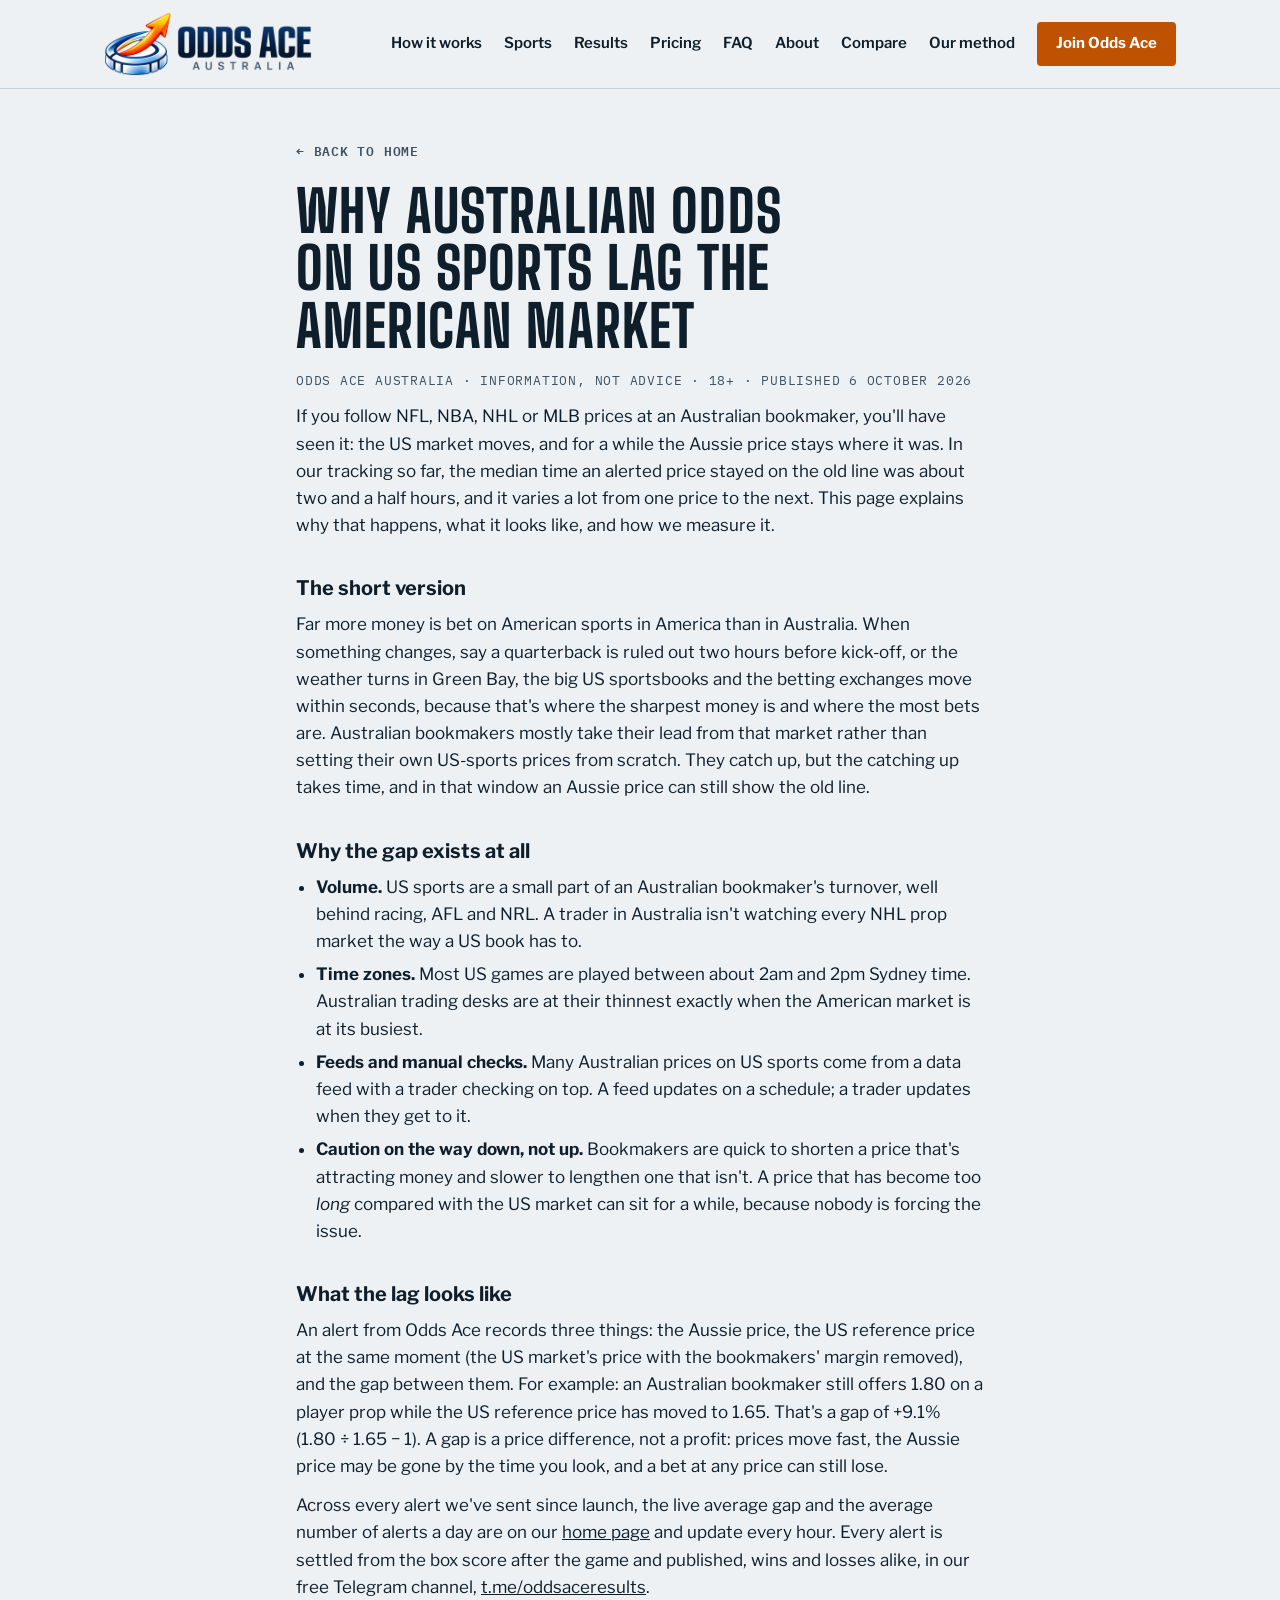
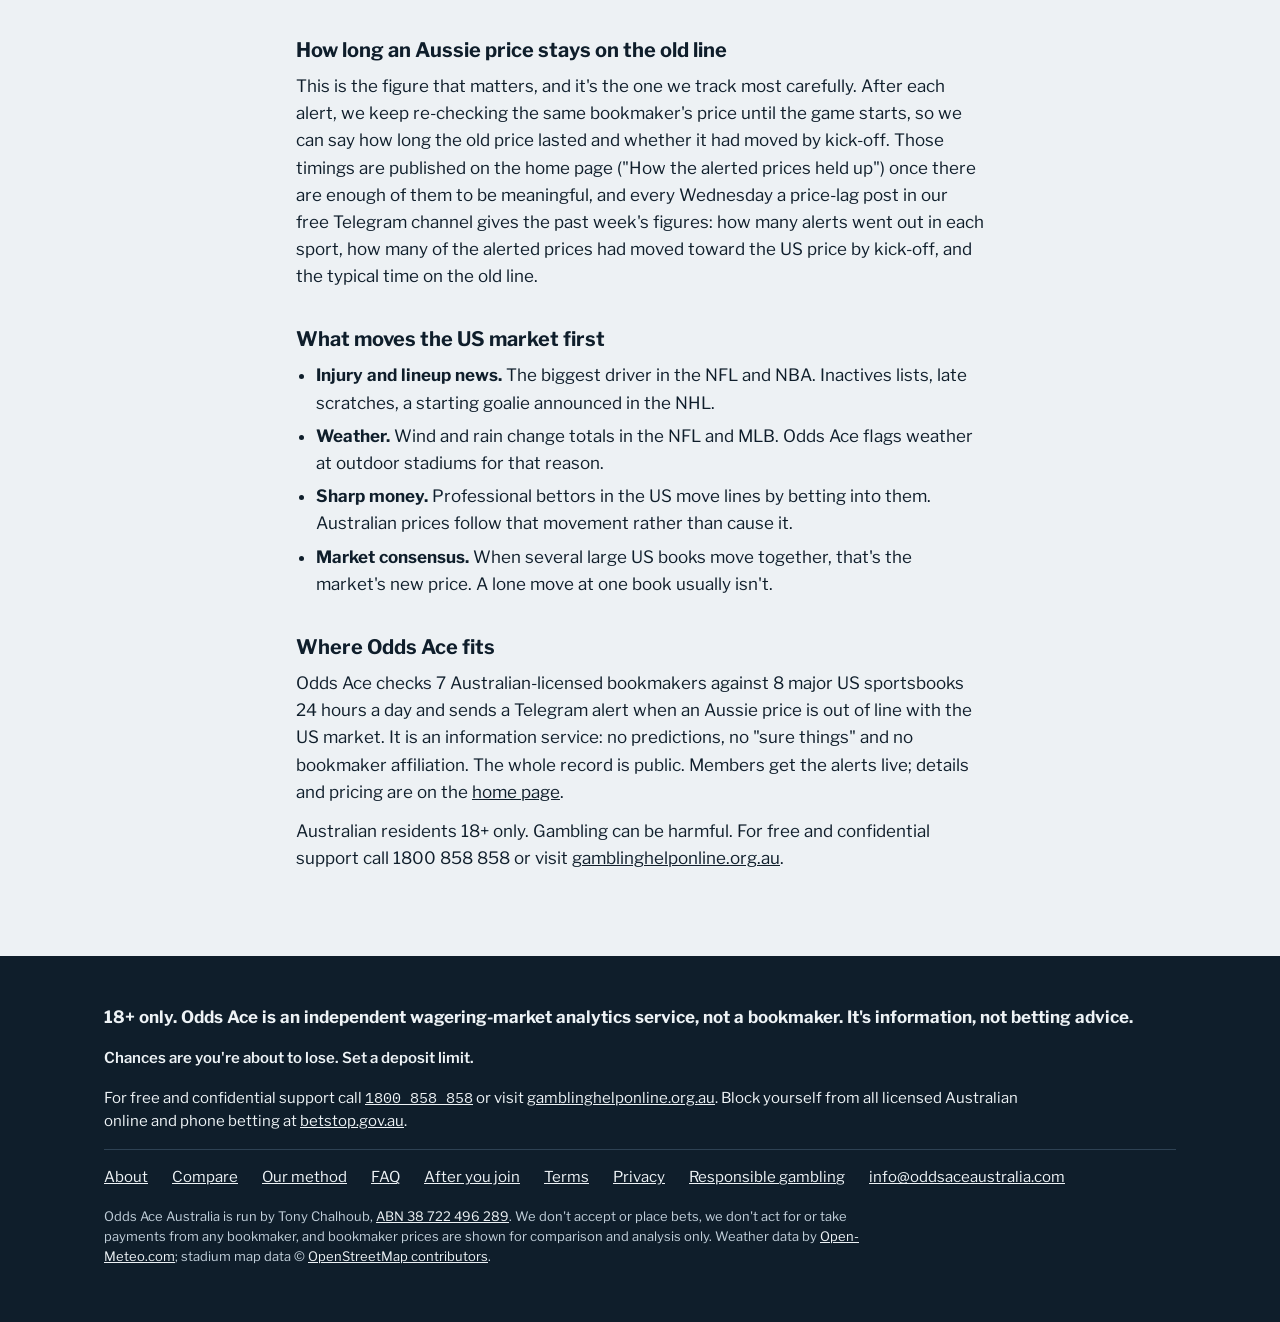
==== commit 28c2ff8d: "Explainer page: Cloudflare Web Analytics; "out of line with the US market" [skip netlify] Explainer " ====
--- a/site/why-aussie-odds-lag/index.html
+++ b/site/why-aussie-odds-lag/index.html
@@ -382,8 +382,9 @@
 <h2>What moves the US market first</h2>
 <ul><li><strong>Injury and lineup news.</strong> The biggest driver in the NFL and NBA. Inactives lists, late scratches, a starting goalie announced in the NHL.</li><li><strong>Weather.</strong> Wind and rain change totals in the NFL and MLB. Odds Ace flags weather at outdoor stadiums for that reason.</li><li><strong>Sharp money.</strong> Professional bettors in the US move lines by betting into them. Australian prices follow that movement rather than cause it.</li><li><strong>Market consensus.</strong> When several large US books move together, that&#x27;s the market&#x27;s new price. A lone move at one book usually isn&#x27;t.</li></ul>
 <h2>Where Odds Ace fits</h2>
-<p>Odds Ace checks 7 Australian-licensed bookmakers against 8 major US sportsbooks 24 hours a day and sends a Telegram alert when an Aussie price is still on the old line. It is an information service: no predictions, no &quot;sure things&quot; and no bookmaker affiliation. The whole record is public. Members get the alerts live; details and pricing are on the <a href="https://oddsaceaustralia.com/#pricing">home page</a>.</p>
+<p>Odds Ace checks 7 Australian-licensed bookmakers against 8 major US sportsbooks 24 hours a day and sends a Telegram alert when an Aussie price is out of line with the US market. It is an information service: no predictions, no &quot;sure things&quot; and no bookmaker affiliation. The whole record is public. Members get the alerts live; details and pricing are on the <a href="https://oddsaceaustralia.com/#pricing">home page</a>.</p>
 <p>Australian residents 18+ only. Gambling can be harmful. For free and confidential support call 1800 858 858 or visit <a href="https://www.gamblinghelponline.org.au" target="_blank" rel="noopener">gamblinghelponline.org.au</a>.</p></main><footer class="site-foot"><div class="wrap"><p class="foot-strong">18+ only. Odds Ace is an independent wagering-market analytics service, not a bookmaker. It&#x27;s information, not betting advice.</p><p class="foot-tagline"><span class="js-tagline">What are you really gambling with?</span><span class="js-tagnote"> <span>Set a deposit limit.</span></span></p><p>For free and confidential support call <span class="num"><a href="tel:1800858858">1800 858 858</a></span> or visit <a href="https://www.gamblinghelponline.org.au" target="_blank" rel="noopener">gamblinghelponline.org.au</a>. Block yourself from all licensed Australian online and phone betting at <a href="https://www.betstop.gov.au" target="_blank" rel="noopener">betstop.gov.au</a>.</p><div class="foot-links"><a href="https://oddsaceaustralia.com/#about"><span>About</span></a><a href="https://oddsaceaustralia.com/#compare"><span>Compare</span></a><a href="https://oddsaceaustralia.com/#method"><span>Our method</span></a><a href="https://oddsaceaustralia.com/#faq"><span>FAQ</span></a><a href="https://oddsaceaustralia.com/#after-you-join"><span>After you join</span></a><a href="https://oddsaceaustralia.com/#terms"><span>Terms</span></a><a href="https://oddsaceaustralia.com/#privacy"><span>Privacy</span></a><a href="https://oddsaceaustralia.com/#responsible-gambling"><span>Responsible gambling</span></a><span><a href="mailto:info@oddsaceaustralia.com">info@oddsaceaustralia.com</a></span></div><p class="foot-small">Odds Ace Australia is run by Tony Chalhoub, <a href="https://abr.business.gov.au/ABN/View?abn=38722496289" target="_blank" rel="noopener">ABN 38 722 496 289</a>. We don&#x27;t accept or place bets, we don&#x27;t act for or take payments from any bookmaker, and bookmaker prices are shown for comparison and analysis only. Weather data by <a href="https://open-meteo.com" target="_blank" rel="noopener">Open-Meteo.com</a>; stadium map data © <a href="https://www.openstreetmap.org/copyright" target="_blank" rel="noopener">OpenStreetMap contributors</a>.</p></div></footer></div>
 <script>(function(){var list=["Chances are you're about to lose.", "What's gambling really costing you?", "Imagine what you could be buying instead.", "What are you really gambling with?", "Think. Is this a bet you really want to place?", "What are you prepared to lose today? Set a deposit limit."],note="Set a deposit limit.";var week=Math.floor(Date.now()/604800000);var t=String(list[((week%list.length)+list.length)%list.length]);
 var el=document.querySelector('.js-tagline'),n=document.querySelector('.js-tagnote');if(el)el.textContent=t;if(n)n.hidden=/set a deposit limit\.?\s*$/i.test(t);})();</script>
+<!-- Cloudflare Web Analytics --><script type='module' src='https://static.cloudflareinsights.com/beacon.min.js' data-cf-beacon='{"token": "80184550c0fc4fd792ada6b7fe53965b"}'></script><!-- End Cloudflare Web Analytics -->
 </body></html>
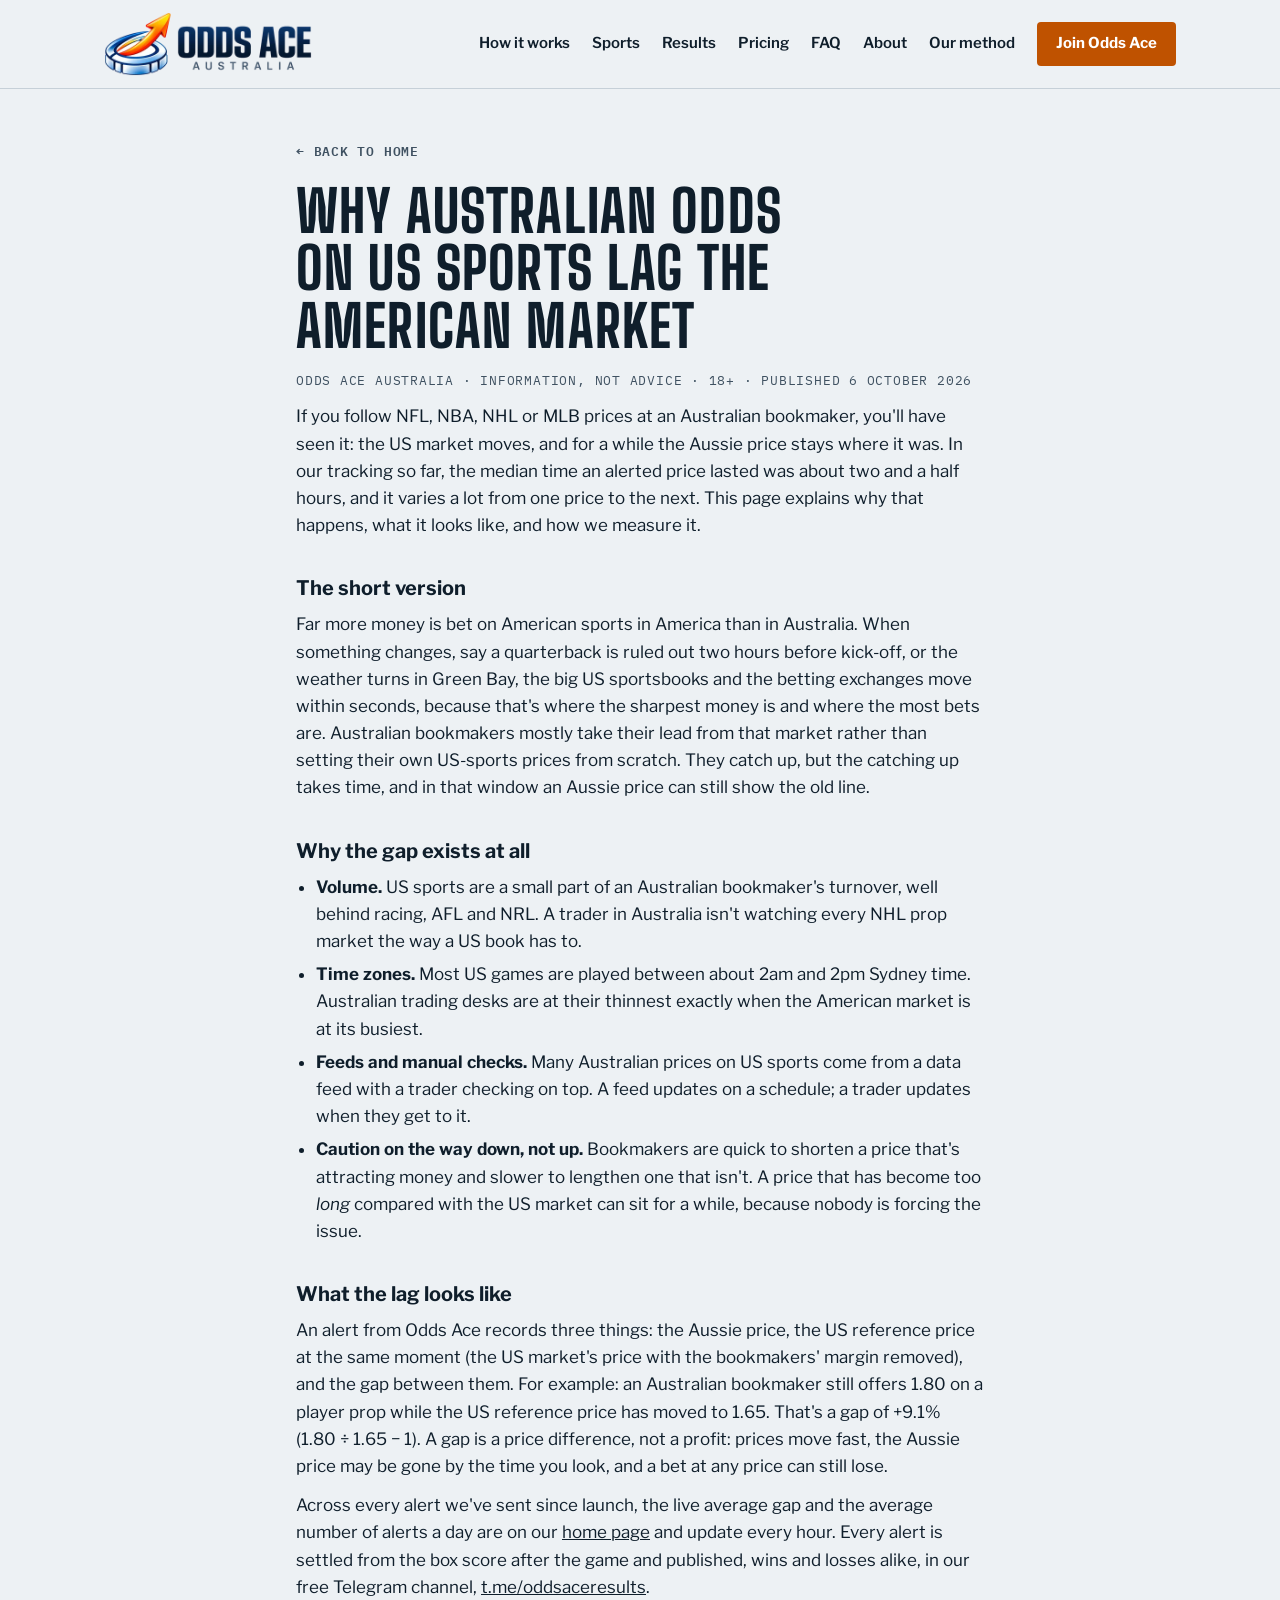
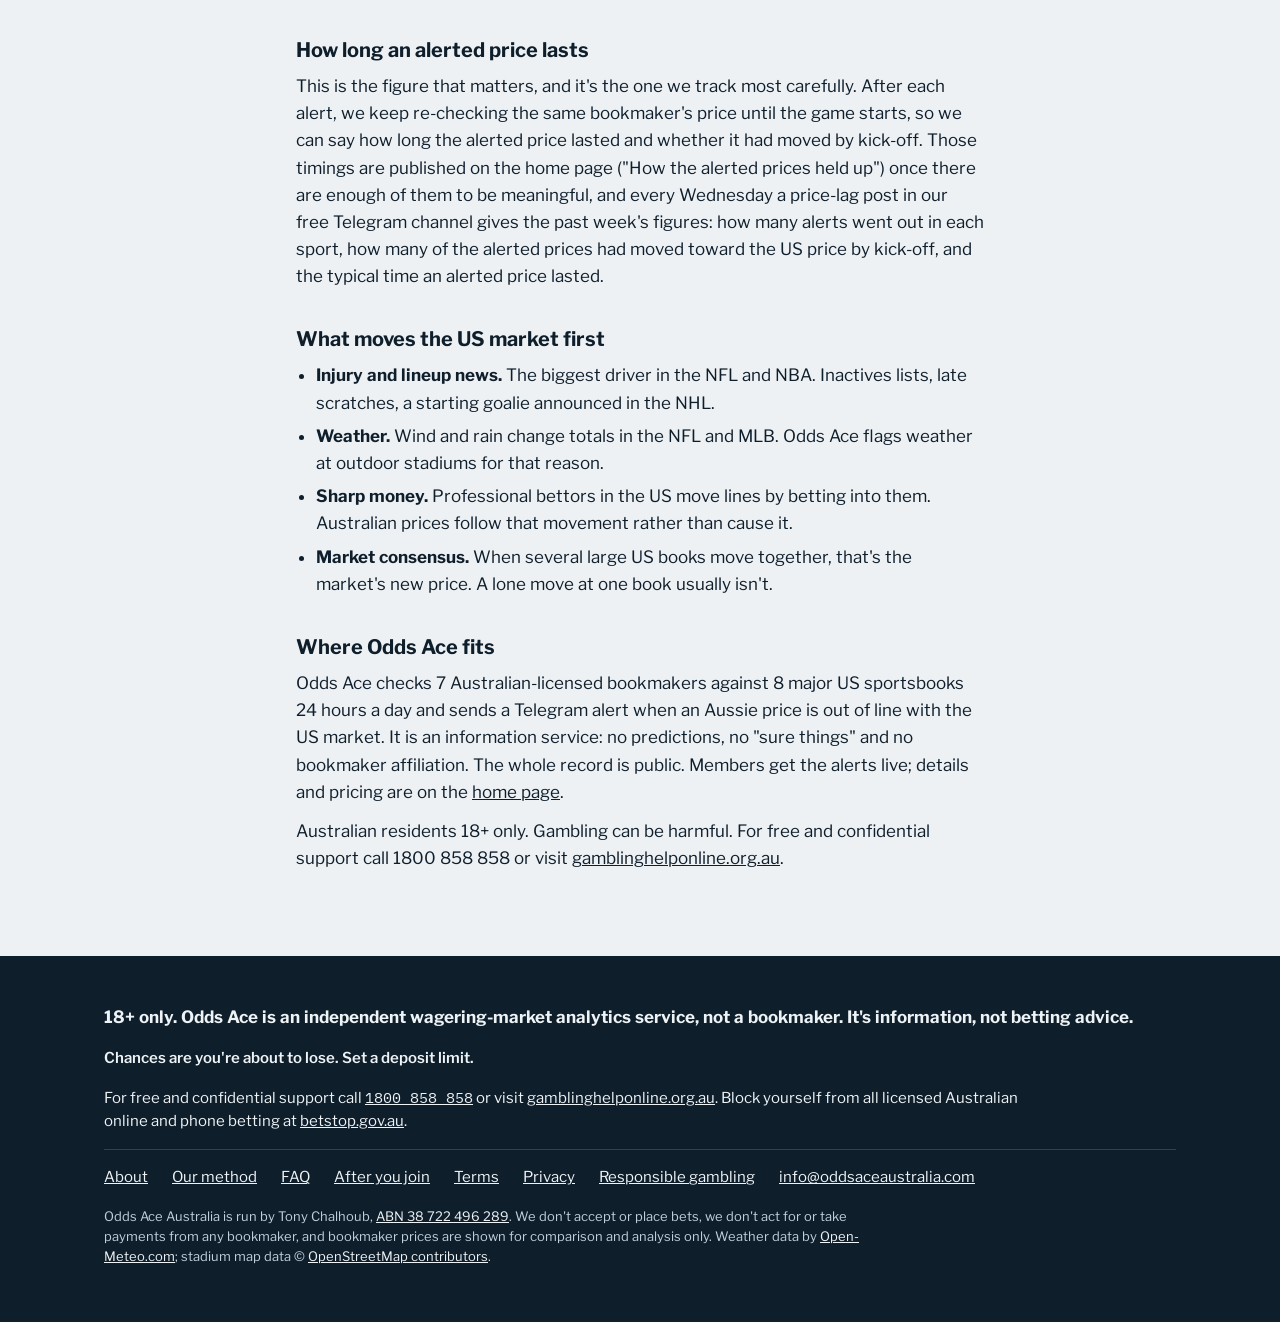
==== commit efa94eb9: "Explainer page and llms.txt: no Compare page; "how long an alerted price lasted" [skip netlify] The " ====
--- a/site/why-aussie-odds-lag/index.html
+++ b/site/why-aussie-odds-lag/index.html
@@ -1,5 +1,5 @@
 <!doctype html>
-<html lang="en-AU"><head><meta charset="utf-8"><meta name="viewport" content="width=device-width,initial-scale=1,viewport-fit=cover"><title>Why Australian odds on US sports lag the American market | Odds Ace Australia</title><meta name="description" content="Why Aussie bookmakers&#x27; NFL, NBA, NHL and MLB prices move after the US market, what the gap in a price means, and how long the old price lasts. Information, not tips. 18+."><link rel="canonical" href="https://oddsaceaustralia.com/why-aussie-odds-lag/"><meta property="og:url" content="https://oddsaceaustralia.com/why-aussie-odds-lag/"><meta property="og:type" content="article"><meta property="og:site_name" content="Odds Ace Australia"><meta property="og:title" content="Why Australian odds on US sports lag the American market"><meta property="og:description" content="Why Aussie bookmakers&#x27; NFL, NBA, NHL and MLB prices move after the US market, what the gap in a price means, and how long the old price lasts. Information, not tips. 18+."><meta property="og:locale" content="en_AU"><meta property="og:image" content="https://oddsaceaustralia.com/og-image.png"><meta property="og:image:width" content="1200"><meta property="og:image:height" content="630"><meta name="twitter:card" content="summary_large_image"><meta name="twitter:site" content="@OddsAceAus"><meta name="twitter:title" content="Why Australian odds on US sports lag the American market"><meta name="twitter:description" content="Why Aussie bookmakers&#x27; NFL, NBA, NHL and MLB prices move after the US market, what the gap in a price means, and how long the old price lasts. Information, not tips. 18+."><meta name="twitter:image" content="https://oddsaceaustralia.com/og-image.png"><link rel="icon" type="image/png" href="[data-uri]"><script type="application/ld+json">{"@context": "https://schema.org", "@graph": [{"@type": "Article", "@id": "https://oddsaceaustralia.com/why-aussie-odds-lag/#article", "headline": "Why Australian odds on US sports lag the American market", "description": "Why Aussie bookmakers' NFL, NBA, NHL and MLB prices move after the US market, what the gap in a price means, and how long the old price lasts. Information, not tips. 18+.", "url": "https://oddsaceaustralia.com/why-aussie-odds-lag/", "mainEntityOfPage": "https://oddsaceaustralia.com/why-aussie-odds-lag/", "datePublished": "2026-10-06", "dateModified": "2026-10-06", "inLanguage": "en-AU", "author": {"@type": "Person", "name": "Tony Chalhoub"}, "publisher": {"@id": "https://oddsaceaustralia.com/#organization"}, "image": "https://oddsaceaustralia.com/og-image.png", "isPartOf": {"@id": "https://oddsaceaustralia.com/#website"}}, {"@type": "BreadcrumbList", "itemListElement": [{"@type": "ListItem", "position": 1, "name": "Odds Ace Australia", "item": "https://oddsaceaustralia.com/"}, {"@type": "ListItem", "position": 2, "name": "Why Aussie odds lag the US market", "item": "https://oddsaceaustralia.com/why-aussie-odds-lag/"}]}]}</script><style>:root{color-scheme:light;box-sizing:border-box;padding-top:env(safe-area-inset-top,0px);padding-bottom:env(safe-area-inset-bottom,0px)}html{scroll-padding-top:env(safe-area-inset-top,0px)}body{margin:0;padding:0;font:14px -apple-system,BlinkMacSystemFont,sans-serif;background:#faf9f5;color:#141413}img{max-width:100%}[hidden]:not([hidden=until-found i]){display:none!important}</style>
+<html lang="en-AU"><head><meta charset="utf-8"><meta name="viewport" content="width=device-width,initial-scale=1,viewport-fit=cover"><title>Why Australian odds on US sports lag the American market | Odds Ace Australia</title><meta name="description" content="Why Aussie bookmakers&#x27; NFL, NBA, NHL and MLB prices move after the US market, what the gap in a price means, and how long an alerted price lasts. Information, not tips. 18+."><link rel="canonical" href="https://oddsaceaustralia.com/why-aussie-odds-lag/"><meta property="og:url" content="https://oddsaceaustralia.com/why-aussie-odds-lag/"><meta property="og:type" content="article"><meta property="og:site_name" content="Odds Ace Australia"><meta property="og:title" content="Why Australian odds on US sports lag the American market"><meta property="og:description" content="Why Aussie bookmakers&#x27; NFL, NBA, NHL and MLB prices move after the US market, what the gap in a price means, and how long an alerted price lasts. Information, not tips. 18+."><meta property="og:locale" content="en_AU"><meta property="og:image" content="https://oddsaceaustralia.com/og-image.png"><meta property="og:image:width" content="1200"><meta property="og:image:height" content="630"><meta name="twitter:card" content="summary_large_image"><meta name="twitter:site" content="@OddsAceAus"><meta name="twitter:title" content="Why Australian odds on US sports lag the American market"><meta name="twitter:description" content="Why Aussie bookmakers&#x27; NFL, NBA, NHL and MLB prices move after the US market, what the gap in a price means, and how long an alerted price lasts. Information, not tips. 18+."><meta name="twitter:image" content="https://oddsaceaustralia.com/og-image.png"><link rel="icon" type="image/png" href="[data-uri]"><script type="application/ld+json">{"@context": "https://schema.org", "@graph": [{"@type": "Article", "@id": "https://oddsaceaustralia.com/why-aussie-odds-lag/#article", "headline": "Why Australian odds on US sports lag the American market", "description": "Why Aussie bookmakers' NFL, NBA, NHL and MLB prices move after the US market, what the gap in a price means, and how long an alerted price lasts. Information, not tips. 18+.", "url": "https://oddsaceaustralia.com/why-aussie-odds-lag/", "mainEntityOfPage": "https://oddsaceaustralia.com/why-aussie-odds-lag/", "datePublished": "2026-10-06", "dateModified": "2026-10-06", "inLanguage": "en-AU", "author": {"@type": "Person", "name": "Tony Chalhoub"}, "publisher": {"@id": "https://oddsaceaustralia.com/#organization"}, "image": "https://oddsaceaustralia.com/og-image.png", "isPartOf": {"@id": "https://oddsaceaustralia.com/#website"}}, {"@type": "BreadcrumbList", "itemListElement": [{"@type": "ListItem", "position": 1, "name": "Odds Ace Australia", "item": "https://oddsaceaustralia.com/"}, {"@type": "ListItem", "position": 2, "name": "Why Aussie odds lag the US market", "item": "https://oddsaceaustralia.com/why-aussie-odds-lag/"}]}]}</script><style>:root{color-scheme:light;box-sizing:border-box;padding-top:env(safe-area-inset-top,0px);padding-bottom:env(safe-area-inset-bottom,0px)}html{scroll-padding-top:env(safe-area-inset-top,0px)}body{margin:0;padding:0;font:14px -apple-system,BlinkMacSystemFont,sans-serif;background:#faf9f5;color:#141413}img{max-width:100%}[hidden]:not([hidden=until-found i]){display:none!important}</style>
 <link rel="stylesheet" href="https://fonts.googleapis.com/css2?family=Big+Shoulders+Display:wght@700;800&family=IBM+Plex+Mono:wght@400;500;600&family=Libre+Franklin:wght@400;500;600;700&display=swap">
 <style>
 /* Layout: single-column marketing page, 1120px max, with the Terms, Privacy and Responsible gambling pages as views of the same page; the hero pairs the pitch with a phone showing example posts from the Telegram channel; a numbers strip, then sections alternating plain and banded; one dark panel for the price */
@@ -368,8 +368,8 @@
 .editbar .btn[disabled]{opacity:.55;cursor:progress}
 @media (max-width:600px){.eb-fmt{display:none}.editbar-in{gap:8px 12px}.eb-actions{margin-left:0}}
 </style></head><body>
-<div id="site"><header class="site-head"><div class="wrap"><a class="brand" href="https://oddsaceaustralia.com/" aria-label="Odds Ace Australia home"><img class="brand-wordmark wm-light has-dark" src="[data-uri]" alt=""><img class="brand-wordmark wm-dark" src="[data-uri]" alt=""></a><nav class="nav" aria-label="Main"><a href="https://oddsaceaustralia.com/#how"><span>How it works</span></a><a href="https://oddsaceaustralia.com/#sports"><span>Sports</span></a><a href="https://oddsaceaustralia.com/#results"><span>Results</span></a><a href="https://oddsaceaustralia.com/#pricing"><span>Pricing</span></a><a href="https://oddsaceaustralia.com/#faq"><span>FAQ</span></a><a href="https://oddsaceaustralia.com/#about"><span>About</span></a><a href="https://oddsaceaustralia.com/#compare"><span>Compare</span></a><a href="https://oddsaceaustralia.com/#method"><span>Our method</span></a><a class="btn btn-primary" href="https://oddsaceaustralia.com/#pricing"><span>Join Odds Ace</span></a></nav></div></header><main class="doc"><a class="doc-back" href="https://oddsaceaustralia.com/">← Back to home</a><h1>Why Australian odds on US sports lag the American market</h1><p class="meta">Odds Ace Australia · information, not advice · 18+ · Published 6 October 2026</p>
-<p>If you follow NFL, NBA, NHL or MLB prices at an Australian bookmaker, you&#x27;ll have seen it: the US market moves, and for a while the Aussie price stays where it was. In our tracking so far, the median time an alerted price stayed on the old line was about two and a half hours, and it varies a lot from one price to the next. This page explains why that happens, what it looks like, and how we measure it.</p>
+<div id="site"><header class="site-head"><div class="wrap"><a class="brand" href="https://oddsaceaustralia.com/" aria-label="Odds Ace Australia home"><img class="brand-wordmark wm-light has-dark" src="[data-uri]" alt=""><img class="brand-wordmark wm-dark" src="[data-uri]" alt=""></a><nav class="nav" aria-label="Main"><a href="https://oddsaceaustralia.com/#how"><span>How it works</span></a><a href="https://oddsaceaustralia.com/#sports"><span>Sports</span></a><a href="https://oddsaceaustralia.com/#results"><span>Results</span></a><a href="https://oddsaceaustralia.com/#pricing"><span>Pricing</span></a><a href="https://oddsaceaustralia.com/#faq"><span>FAQ</span></a><a href="https://oddsaceaustralia.com/#about"><span>About</span></a><a href="https://oddsaceaustralia.com/#method"><span>Our method</span></a><a class="btn btn-primary" href="https://oddsaceaustralia.com/#pricing"><span>Join Odds Ace</span></a></nav></div></header><main class="doc"><a class="doc-back" href="https://oddsaceaustralia.com/">← Back to home</a><h1>Why Australian odds on US sports lag the American market</h1><p class="meta">Odds Ace Australia · information, not advice · 18+ · Published 6 October 2026</p>
+<p>If you follow NFL, NBA, NHL or MLB prices at an Australian bookmaker, you&#x27;ll have seen it: the US market moves, and for a while the Aussie price stays where it was. In our tracking so far, the median time an alerted price lasted was about two and a half hours, and it varies a lot from one price to the next. This page explains why that happens, what it looks like, and how we measure it.</p>
 <h2>The short version</h2>
 <p>Far more money is bet on American sports in America than in Australia. When something changes, say a quarterback is ruled out two hours before kick-off, or the weather turns in Green Bay, the big US sportsbooks and the betting exchanges move within seconds, because that&#x27;s where the sharpest money is and where the most bets are. Australian bookmakers mostly take their lead from that market rather than setting their own US-sports prices from scratch. They catch up, but the catching up takes time, and in that window an Aussie price can still show the old line.</p>
 <h2>Why the gap exists at all</h2>
@@ -377,13 +377,13 @@
 <h2>What the lag looks like</h2>
 <p>An alert from Odds Ace records three things: the Aussie price, the US reference price at the same moment (the US market&#x27;s price with the bookmakers&#x27; margin removed), and the gap between them. For example: an Australian bookmaker still offers 1.80 on a player prop while the US reference price has moved to 1.65. That&#x27;s a gap of +9.1% (1.80 ÷ 1.65 − 1). A gap is a price difference, not a profit: prices move fast, the Aussie price may be gone by the time you look, and a bet at any price can still lose.</p>
 <p>Across every alert we&#x27;ve sent since launch, the live average gap and the average number of alerts a day are on our <a href="https://oddsaceaustralia.com/">home page</a> and update every hour. Every alert is settled from the box score after the game and published, wins and losses alike, in our free Telegram channel, <a href="https://t.me/oddsaceresults" target="_blank" rel="noopener">t.me/oddsaceresults</a>.</p>
-<h2>How long an Aussie price stays on the old line</h2>
-<p>This is the figure that matters, and it&#x27;s the one we track most carefully. After each alert, we keep re-checking the same bookmaker&#x27;s price until the game starts, so we can say how long the old price lasted and whether it had moved by kick-off. Those timings are published on the home page (&quot;How the alerted prices held up&quot;) once there are enough of them to be meaningful, and every Wednesday a price-lag post in our free Telegram channel gives the past week&#x27;s figures: how many alerts went out in each sport, how many of the alerted prices had moved toward the US price by kick-off, and the typical time on the old line.</p>
+<h2>How long an alerted price lasts</h2>
+<p>This is the figure that matters, and it&#x27;s the one we track most carefully. After each alert, we keep re-checking the same bookmaker&#x27;s price until the game starts, so we can say how long the alerted price lasted and whether it had moved by kick-off. Those timings are published on the home page (&quot;How the alerted prices held up&quot;) once there are enough of them to be meaningful, and every Wednesday a price-lag post in our free Telegram channel gives the past week&#x27;s figures: how many alerts went out in each sport, how many of the alerted prices had moved toward the US price by kick-off, and the typical time an alerted price lasted.</p>
 <h2>What moves the US market first</h2>
 <ul><li><strong>Injury and lineup news.</strong> The biggest driver in the NFL and NBA. Inactives lists, late scratches, a starting goalie announced in the NHL.</li><li><strong>Weather.</strong> Wind and rain change totals in the NFL and MLB. Odds Ace flags weather at outdoor stadiums for that reason.</li><li><strong>Sharp money.</strong> Professional bettors in the US move lines by betting into them. Australian prices follow that movement rather than cause it.</li><li><strong>Market consensus.</strong> When several large US books move together, that&#x27;s the market&#x27;s new price. A lone move at one book usually isn&#x27;t.</li></ul>
 <h2>Where Odds Ace fits</h2>
 <p>Odds Ace checks 7 Australian-licensed bookmakers against 8 major US sportsbooks 24 hours a day and sends a Telegram alert when an Aussie price is out of line with the US market. It is an information service: no predictions, no &quot;sure things&quot; and no bookmaker affiliation. The whole record is public. Members get the alerts live; details and pricing are on the <a href="https://oddsaceaustralia.com/#pricing">home page</a>.</p>
-<p>Australian residents 18+ only. Gambling can be harmful. For free and confidential support call 1800 858 858 or visit <a href="https://www.gamblinghelponline.org.au" target="_blank" rel="noopener">gamblinghelponline.org.au</a>.</p></main><footer class="site-foot"><div class="wrap"><p class="foot-strong">18+ only. Odds Ace is an independent wagering-market analytics service, not a bookmaker. It&#x27;s information, not betting advice.</p><p class="foot-tagline"><span class="js-tagline">What are you really gambling with?</span><span class="js-tagnote"> <span>Set a deposit limit.</span></span></p><p>For free and confidential support call <span class="num"><a href="tel:1800858858">1800 858 858</a></span> or visit <a href="https://www.gamblinghelponline.org.au" target="_blank" rel="noopener">gamblinghelponline.org.au</a>. Block yourself from all licensed Australian online and phone betting at <a href="https://www.betstop.gov.au" target="_blank" rel="noopener">betstop.gov.au</a>.</p><div class="foot-links"><a href="https://oddsaceaustralia.com/#about"><span>About</span></a><a href="https://oddsaceaustralia.com/#compare"><span>Compare</span></a><a href="https://oddsaceaustralia.com/#method"><span>Our method</span></a><a href="https://oddsaceaustralia.com/#faq"><span>FAQ</span></a><a href="https://oddsaceaustralia.com/#after-you-join"><span>After you join</span></a><a href="https://oddsaceaustralia.com/#terms"><span>Terms</span></a><a href="https://oddsaceaustralia.com/#privacy"><span>Privacy</span></a><a href="https://oddsaceaustralia.com/#responsible-gambling"><span>Responsible gambling</span></a><span><a href="mailto:info@oddsaceaustralia.com">info@oddsaceaustralia.com</a></span></div><p class="foot-small">Odds Ace Australia is run by Tony Chalhoub, <a href="https://abr.business.gov.au/ABN/View?abn=38722496289" target="_blank" rel="noopener">ABN 38 722 496 289</a>. We don&#x27;t accept or place bets, we don&#x27;t act for or take payments from any bookmaker, and bookmaker prices are shown for comparison and analysis only. Weather data by <a href="https://open-meteo.com" target="_blank" rel="noopener">Open-Meteo.com</a>; stadium map data © <a href="https://www.openstreetmap.org/copyright" target="_blank" rel="noopener">OpenStreetMap contributors</a>.</p></div></footer></div>
+<p>Australian residents 18+ only. Gambling can be harmful. For free and confidential support call 1800 858 858 or visit <a href="https://www.gamblinghelponline.org.au" target="_blank" rel="noopener">gamblinghelponline.org.au</a>.</p></main><footer class="site-foot"><div class="wrap"><p class="foot-strong">18+ only. Odds Ace is an independent wagering-market analytics service, not a bookmaker. It&#x27;s information, not betting advice.</p><p class="foot-tagline"><span class="js-tagline">What are you really gambling with?</span><span class="js-tagnote"> <span>Set a deposit limit.</span></span></p><p>For free and confidential support call <span class="num"><a href="tel:1800858858">1800 858 858</a></span> or visit <a href="https://www.gamblinghelponline.org.au" target="_blank" rel="noopener">gamblinghelponline.org.au</a>. Block yourself from all licensed Australian online and phone betting at <a href="https://www.betstop.gov.au" target="_blank" rel="noopener">betstop.gov.au</a>.</p><div class="foot-links"><a href="https://oddsaceaustralia.com/#about"><span>About</span></a><a href="https://oddsaceaustralia.com/#method"><span>Our method</span></a><a href="https://oddsaceaustralia.com/#faq"><span>FAQ</span></a><a href="https://oddsaceaustralia.com/#after-you-join"><span>After you join</span></a><a href="https://oddsaceaustralia.com/#terms"><span>Terms</span></a><a href="https://oddsaceaustralia.com/#privacy"><span>Privacy</span></a><a href="https://oddsaceaustralia.com/#responsible-gambling"><span>Responsible gambling</span></a><span><a href="mailto:info@oddsaceaustralia.com">info@oddsaceaustralia.com</a></span></div><p class="foot-small">Odds Ace Australia is run by Tony Chalhoub, <a href="https://abr.business.gov.au/ABN/View?abn=38722496289" target="_blank" rel="noopener">ABN 38 722 496 289</a>. We don&#x27;t accept or place bets, we don&#x27;t act for or take payments from any bookmaker, and bookmaker prices are shown for comparison and analysis only. Weather data by <a href="https://open-meteo.com" target="_blank" rel="noopener">Open-Meteo.com</a>; stadium map data © <a href="https://www.openstreetmap.org/copyright" target="_blank" rel="noopener">OpenStreetMap contributors</a>.</p></div></footer></div>
 <script>(function(){var list=["Chances are you're about to lose.", "What's gambling really costing you?", "Imagine what you could be buying instead.", "What are you really gambling with?", "Think. Is this a bet you really want to place?", "What are you prepared to lose today? Set a deposit limit."],note="Set a deposit limit.";var week=Math.floor(Date.now()/604800000);var t=String(list[((week%list.length)+list.length)%list.length]);
 var el=document.querySelector('.js-tagline'),n=document.querySelector('.js-tagnote');if(el)el.textContent=t;if(n)n.hidden=/set a deposit limit\.?\s*$/i.test(t);})();</script>
 <!-- Cloudflare Web Analytics --><script type='module' src='https://static.cloudflareinsights.com/beacon.min.js' data-cf-beacon='{"token": "80184550c0fc4fd792ada6b7fe53965b"}'></script><!-- End Cloudflare Web Analytics -->
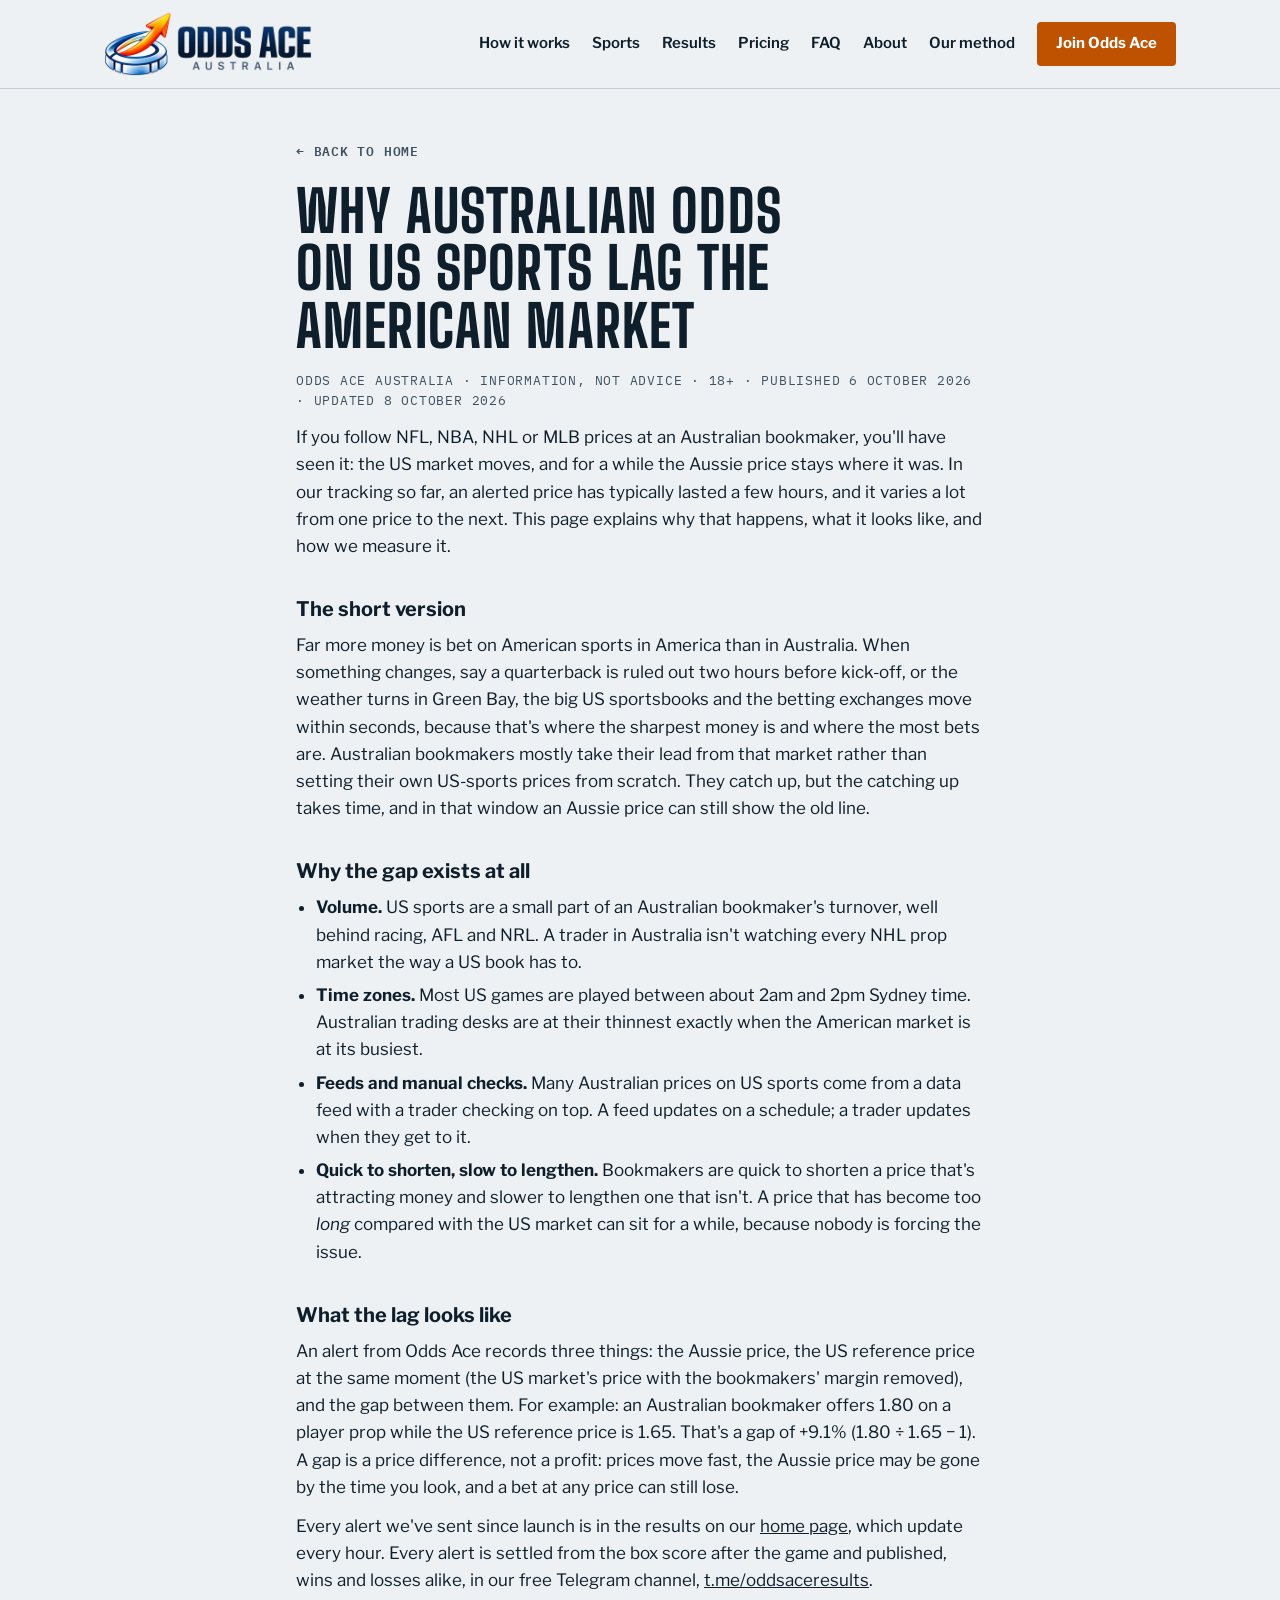
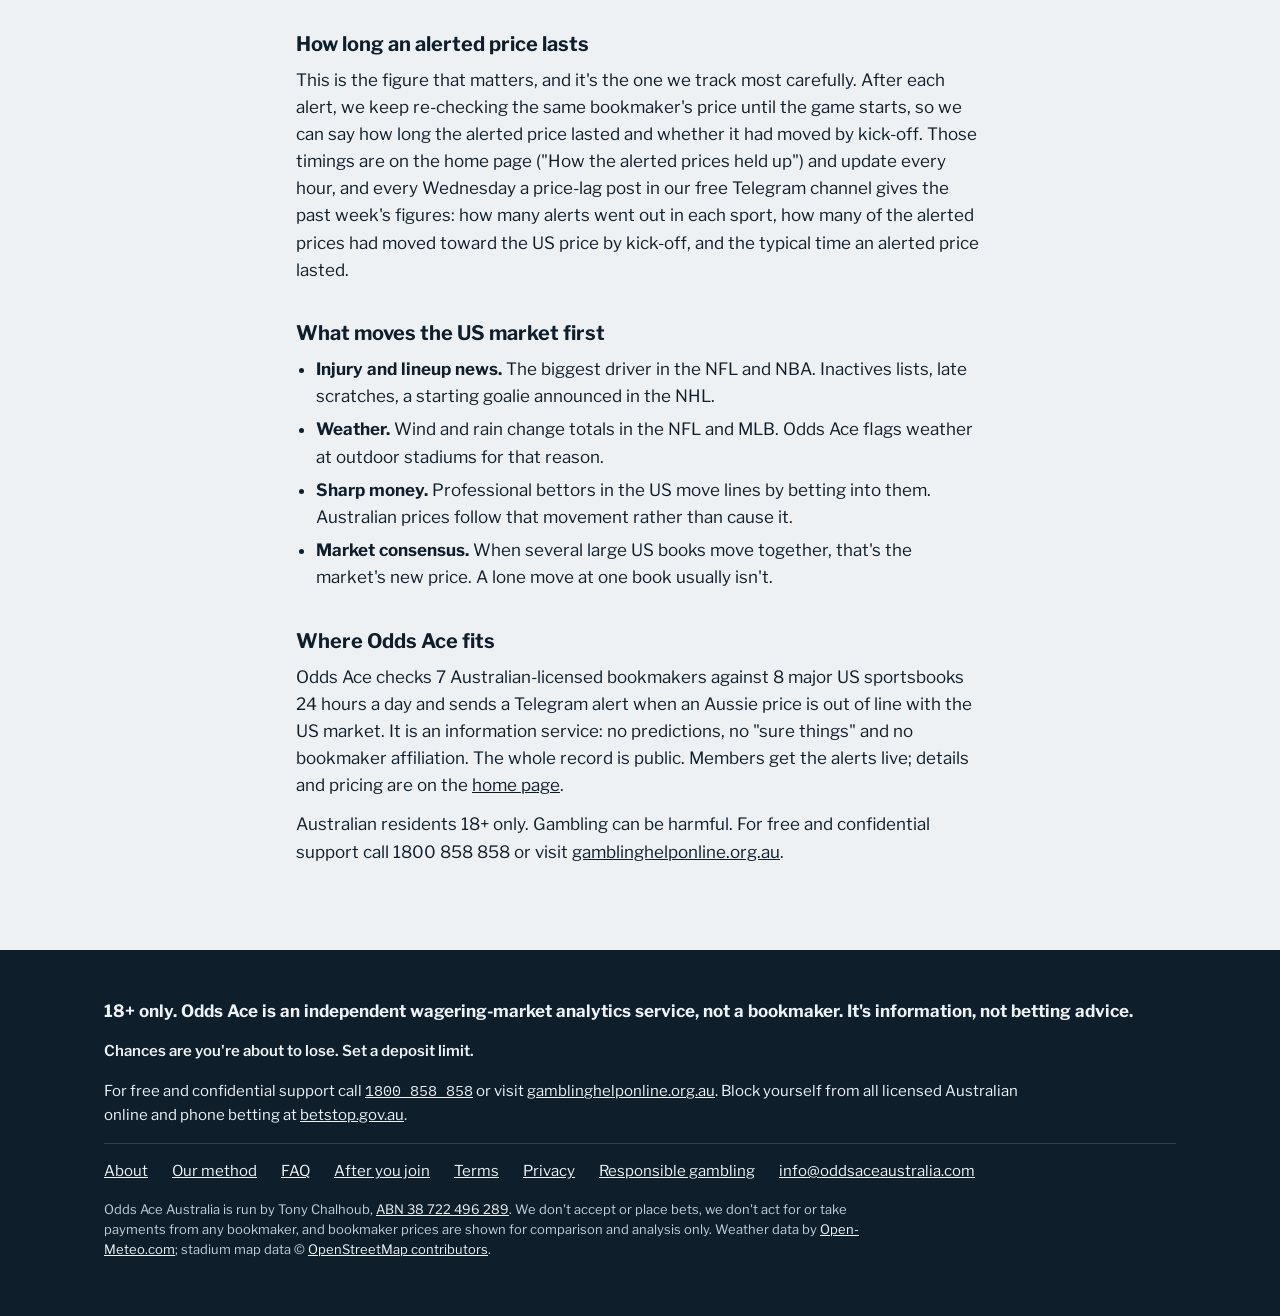
==== commit 3cac8cc2: "Explainer, llms.txt, sitemap and share image: double-check fixes [skip netlify] The explainer page n" ====
--- a/site/why-aussie-odds-lag/index.html
+++ b/site/why-aussie-odds-lag/index.html
@@ -1,5 +1,5 @@
 <!doctype html>
-<html lang="en-AU"><head><meta charset="utf-8"><meta name="viewport" content="width=device-width,initial-scale=1,viewport-fit=cover"><title>Why Australian odds on US sports lag the American market | Odds Ace Australia</title><meta name="description" content="Why Aussie bookmakers&#x27; NFL, NBA, NHL and MLB prices move after the US market, what the gap in a price means, and how long an alerted price lasts. Information, not tips. 18+."><link rel="canonical" href="https://oddsaceaustralia.com/why-aussie-odds-lag/"><meta property="og:url" content="https://oddsaceaustralia.com/why-aussie-odds-lag/"><meta property="og:type" content="article"><meta property="og:site_name" content="Odds Ace Australia"><meta property="og:title" content="Why Australian odds on US sports lag the American market"><meta property="og:description" content="Why Aussie bookmakers&#x27; NFL, NBA, NHL and MLB prices move after the US market, what the gap in a price means, and how long an alerted price lasts. Information, not tips. 18+."><meta property="og:locale" content="en_AU"><meta property="og:image" content="https://oddsaceaustralia.com/og-image.png"><meta property="og:image:width" content="1200"><meta property="og:image:height" content="630"><meta name="twitter:card" content="summary_large_image"><meta name="twitter:site" content="@OddsAceAus"><meta name="twitter:title" content="Why Australian odds on US sports lag the American market"><meta name="twitter:description" content="Why Aussie bookmakers&#x27; NFL, NBA, NHL and MLB prices move after the US market, what the gap in a price means, and how long an alerted price lasts. Information, not tips. 18+."><meta name="twitter:image" content="https://oddsaceaustralia.com/og-image.png"><link rel="icon" type="image/png" href="[data-uri]"><script type="application/ld+json">{"@context": "https://schema.org", "@graph": [{"@type": "Article", "@id": "https://oddsaceaustralia.com/why-aussie-odds-lag/#article", "headline": "Why Australian odds on US sports lag the American market", "description": "Why Aussie bookmakers' NFL, NBA, NHL and MLB prices move after the US market, what the gap in a price means, and how long an alerted price lasts. Information, not tips. 18+.", "url": "https://oddsaceaustralia.com/why-aussie-odds-lag/", "mainEntityOfPage": "https://oddsaceaustralia.com/why-aussie-odds-lag/", "datePublished": "2026-10-06", "dateModified": "2026-10-06", "inLanguage": "en-AU", "author": {"@type": "Person", "name": "Tony Chalhoub"}, "publisher": {"@id": "https://oddsaceaustralia.com/#organization"}, "image": "https://oddsaceaustralia.com/og-image.png", "isPartOf": {"@id": "https://oddsaceaustralia.com/#website"}}, {"@type": "BreadcrumbList", "itemListElement": [{"@type": "ListItem", "position": 1, "name": "Odds Ace Australia", "item": "https://oddsaceaustralia.com/"}, {"@type": "ListItem", "position": 2, "name": "Why Aussie odds lag the US market", "item": "https://oddsaceaustralia.com/why-aussie-odds-lag/"}]}]}</script><style>:root{color-scheme:light;box-sizing:border-box;padding-top:env(safe-area-inset-top,0px);padding-bottom:env(safe-area-inset-bottom,0px)}html{scroll-padding-top:env(safe-area-inset-top,0px)}body{margin:0;padding:0;font:14px -apple-system,BlinkMacSystemFont,sans-serif;background:#faf9f5;color:#141413}img{max-width:100%}[hidden]:not([hidden=until-found i]){display:none!important}</style>
+<html lang="en-AU"><head><meta charset="utf-8"><meta name="viewport" content="width=device-width,initial-scale=1,viewport-fit=cover"><title>Why Australian odds on US sports lag the American market | Odds Ace Australia</title><meta name="description" content="Why Aussie bookmakers&#x27; NFL, NBA, NHL and MLB prices move after the US market, what the gap in a price means, and how long an alerted price lasts. Information, not tips. 18+."><link rel="canonical" href="https://oddsaceaustralia.com/why-aussie-odds-lag/"><meta property="og:url" content="https://oddsaceaustralia.com/why-aussie-odds-lag/"><meta property="og:type" content="article"><meta property="og:site_name" content="Odds Ace Australia"><meta property="og:title" content="Why Australian odds on US sports lag the American market"><meta property="og:description" content="Why Aussie bookmakers&#x27; NFL, NBA, NHL and MLB prices move after the US market, what the gap in a price means, and how long an alerted price lasts. Information, not tips. 18+."><meta property="og:locale" content="en_AU"><meta property="og:image" content="https://oddsaceaustralia.com/og-image.png"><meta property="og:image:width" content="1200"><meta property="og:image:height" content="630"><meta name="twitter:card" content="summary_large_image"><meta name="twitter:site" content="@OddsAceAus"><meta name="twitter:title" content="Why Australian odds on US sports lag the American market"><meta name="twitter:description" content="Why Aussie bookmakers&#x27; NFL, NBA, NHL and MLB prices move after the US market, what the gap in a price means, and how long an alerted price lasts. Information, not tips. 18+."><meta name="twitter:image" content="https://oddsaceaustralia.com/og-image.png"><link rel="icon" type="image/png" href="[data-uri]"><script type="application/ld+json">{"@context": "https://schema.org", "@graph": [{"@type": "Article", "@id": "https://oddsaceaustralia.com/why-aussie-odds-lag/#article", "headline": "Why Australian odds on US sports lag the American market", "description": "Why Aussie bookmakers' NFL, NBA, NHL and MLB prices move after the US market, what the gap in a price means, and how long an alerted price lasts. Information, not tips. 18+.", "url": "https://oddsaceaustralia.com/why-aussie-odds-lag/", "mainEntityOfPage": "https://oddsaceaustralia.com/why-aussie-odds-lag/", "datePublished": "2026-10-06", "dateModified": "2026-10-08", "inLanguage": "en-AU", "author": {"@type": "Person", "name": "Tony Chalhoub"}, "publisher": {"@id": "https://oddsaceaustralia.com/#organization"}, "image": "https://oddsaceaustralia.com/og-image.png", "isPartOf": {"@id": "https://oddsaceaustralia.com/#website"}}, {"@type": "BreadcrumbList", "itemListElement": [{"@type": "ListItem", "position": 1, "name": "Odds Ace Australia", "item": "https://oddsaceaustralia.com/"}, {"@type": "ListItem", "position": 2, "name": "Why Aussie odds lag the US market", "item": "https://oddsaceaustralia.com/why-aussie-odds-lag/"}]}]}</script><style>:root{color-scheme:light;box-sizing:border-box;padding-top:env(safe-area-inset-top,0px);padding-bottom:env(safe-area-inset-bottom,0px)}html{scroll-padding-top:env(safe-area-inset-top,0px)}body{margin:0;padding:0;font:14px -apple-system,BlinkMacSystemFont,sans-serif;background:#faf9f5;color:#141413}img{max-width:100%}[hidden]:not([hidden=until-found i]){display:none!important}</style>
 <link rel="stylesheet" href="https://fonts.googleapis.com/css2?family=Big+Shoulders+Display:wght@700;800&family=IBM+Plex+Mono:wght@400;500;600&family=Libre+Franklin:wght@400;500;600;700&display=swap">
 <style>
 /* Layout: single-column marketing page, 1120px max, with the Terms, Privacy and Responsible gambling pages as views of the same page; the hero pairs the pitch with a phone showing example posts from the Telegram channel; a numbers strip, then sections alternating plain and banded; one dark panel for the price */
@@ -368,17 +368,17 @@
 .editbar .btn[disabled]{opacity:.55;cursor:progress}
 @media (max-width:600px){.eb-fmt{display:none}.editbar-in{gap:8px 12px}.eb-actions{margin-left:0}}
 </style></head><body>
-<div id="site"><header class="site-head"><div class="wrap"><a class="brand" href="https://oddsaceaustralia.com/" aria-label="Odds Ace Australia home"><img class="brand-wordmark wm-light has-dark" src="[data-uri]" alt=""><img class="brand-wordmark wm-dark" src="[data-uri]" alt=""></a><nav class="nav" aria-label="Main"><a href="https://oddsaceaustralia.com/#how"><span>How it works</span></a><a href="https://oddsaceaustralia.com/#sports"><span>Sports</span></a><a href="https://oddsaceaustralia.com/#results"><span>Results</span></a><a href="https://oddsaceaustralia.com/#pricing"><span>Pricing</span></a><a href="https://oddsaceaustralia.com/#faq"><span>FAQ</span></a><a href="https://oddsaceaustralia.com/#about"><span>About</span></a><a href="https://oddsaceaustralia.com/#method"><span>Our method</span></a><a class="btn btn-primary" href="https://oddsaceaustralia.com/#pricing"><span>Join Odds Ace</span></a></nav></div></header><main class="doc"><a class="doc-back" href="https://oddsaceaustralia.com/">← Back to home</a><h1>Why Australian odds on US sports lag the American market</h1><p class="meta">Odds Ace Australia · information, not advice · 18+ · Published 6 October 2026</p>
-<p>If you follow NFL, NBA, NHL or MLB prices at an Australian bookmaker, you&#x27;ll have seen it: the US market moves, and for a while the Aussie price stays where it was. In our tracking so far, the median time an alerted price lasted was about two and a half hours, and it varies a lot from one price to the next. This page explains why that happens, what it looks like, and how we measure it.</p>
+<div id="site"><header class="site-head"><div class="wrap"><a class="brand" href="https://oddsaceaustralia.com/" aria-label="Odds Ace Australia home"><img class="brand-wordmark wm-light has-dark" src="[data-uri]" alt=""><img class="brand-wordmark wm-dark" src="[data-uri]" alt=""></a><nav class="nav" aria-label="Main"><a href="https://oddsaceaustralia.com/#how"><span>How it works</span></a><a href="https://oddsaceaustralia.com/#sports"><span>Sports</span></a><a href="https://oddsaceaustralia.com/#results"><span>Results</span></a><a href="https://oddsaceaustralia.com/#pricing"><span>Pricing</span></a><a href="https://oddsaceaustralia.com/#faq"><span>FAQ</span></a><a href="https://oddsaceaustralia.com/#about"><span>About</span></a><a href="https://oddsaceaustralia.com/#method"><span>Our method</span></a><a class="btn btn-primary" href="https://oddsaceaustralia.com/#pricing"><span>Join Odds Ace</span></a></nav></div></header><main class="doc"><a class="doc-back" href="https://oddsaceaustralia.com/">← Back to home</a><h1>Why Australian odds on US sports lag the American market</h1><p class="meta">Odds Ace Australia · information, not advice · 18+ · Published 6 October 2026 · Updated 8 October 2026</p>
+<p>If you follow NFL, NBA, NHL or MLB prices at an Australian bookmaker, you&#x27;ll have seen it: the US market moves, and for a while the Aussie price stays where it was. In our tracking so far, an alerted price has typically lasted a few hours, and it varies a lot from one price to the next. This page explains why that happens, what it looks like, and how we measure it.</p>
 <h2>The short version</h2>
 <p>Far more money is bet on American sports in America than in Australia. When something changes, say a quarterback is ruled out two hours before kick-off, or the weather turns in Green Bay, the big US sportsbooks and the betting exchanges move within seconds, because that&#x27;s where the sharpest money is and where the most bets are. Australian bookmakers mostly take their lead from that market rather than setting their own US-sports prices from scratch. They catch up, but the catching up takes time, and in that window an Aussie price can still show the old line.</p>
 <h2>Why the gap exists at all</h2>
-<ul><li><strong>Volume.</strong> US sports are a small part of an Australian bookmaker&#x27;s turnover, well behind racing, AFL and NRL. A trader in Australia isn&#x27;t watching every NHL prop market the way a US book has to.</li><li><strong>Time zones.</strong> Most US games are played between about 2am and 2pm Sydney time. Australian trading desks are at their thinnest exactly when the American market is at its busiest.</li><li><strong>Feeds and manual checks.</strong> Many Australian prices on US sports come from a data feed with a trader checking on top. A feed updates on a schedule; a trader updates when they get to it.</li><li><strong>Caution on the way down, not up.</strong> Bookmakers are quick to shorten a price that&#x27;s attracting money and slower to lengthen one that isn&#x27;t. A price that has become too <em>long</em> compared with the US market can sit for a while, because nobody is forcing the issue.</li></ul>
+<ul><li><strong>Volume.</strong> US sports are a small part of an Australian bookmaker&#x27;s turnover, well behind racing, AFL and NRL. A trader in Australia isn&#x27;t watching every NHL prop market the way a US book has to.</li><li><strong>Time zones.</strong> Most US games are played between about 2am and 2pm Sydney time. Australian trading desks are at their thinnest exactly when the American market is at its busiest.</li><li><strong>Feeds and manual checks.</strong> Many Australian prices on US sports come from a data feed with a trader checking on top. A feed updates on a schedule; a trader updates when they get to it.</li><li><strong>Quick to shorten, slow to lengthen.</strong> Bookmakers are quick to shorten a price that&#x27;s attracting money and slower to lengthen one that isn&#x27;t. A price that has become too <em>long</em> compared with the US market can sit for a while, because nobody is forcing the issue.</li></ul>
 <h2>What the lag looks like</h2>
-<p>An alert from Odds Ace records three things: the Aussie price, the US reference price at the same moment (the US market&#x27;s price with the bookmakers&#x27; margin removed), and the gap between them. For example: an Australian bookmaker still offers 1.80 on a player prop while the US reference price has moved to 1.65. That&#x27;s a gap of +9.1% (1.80 ÷ 1.65 − 1). A gap is a price difference, not a profit: prices move fast, the Aussie price may be gone by the time you look, and a bet at any price can still lose.</p>
-<p>Across every alert we&#x27;ve sent since launch, the live average gap and the average number of alerts a day are on our <a href="https://oddsaceaustralia.com/">home page</a> and update every hour. Every alert is settled from the box score after the game and published, wins and losses alike, in our free Telegram channel, <a href="https://t.me/oddsaceresults" target="_blank" rel="noopener">t.me/oddsaceresults</a>.</p>
+<p>An alert from Odds Ace records three things: the Aussie price, the US reference price at the same moment (the US market&#x27;s price with the bookmakers&#x27; margin removed), and the gap between them. For example: an Australian bookmaker offers 1.80 on a player prop while the US reference price is 1.65. That&#x27;s a gap of +9.1% (1.80 ÷ 1.65 − 1). A gap is a price difference, not a profit: prices move fast, the Aussie price may be gone by the time you look, and a bet at any price can still lose.</p>
+<p>Every alert we&#x27;ve sent since launch is in the results on our <a href="https://oddsaceaustralia.com/">home page</a>, which update every hour. Every alert is settled from the box score after the game and published, wins and losses alike, in our free Telegram channel, <a href="https://t.me/oddsaceresults" target="_blank" rel="noopener">t.me/oddsaceresults</a>.</p>
 <h2>How long an alerted price lasts</h2>
-<p>This is the figure that matters, and it&#x27;s the one we track most carefully. After each alert, we keep re-checking the same bookmaker&#x27;s price until the game starts, so we can say how long the alerted price lasted and whether it had moved by kick-off. Those timings are published on the home page (&quot;How the alerted prices held up&quot;) once there are enough of them to be meaningful, and every Wednesday a price-lag post in our free Telegram channel gives the past week&#x27;s figures: how many alerts went out in each sport, how many of the alerted prices had moved toward the US price by kick-off, and the typical time an alerted price lasted.</p>
+<p>This is the figure that matters, and it&#x27;s the one we track most carefully. After each alert, we keep re-checking the same bookmaker&#x27;s price until the game starts, so we can say how long the alerted price lasted and whether it had moved by kick-off. Those timings are on the home page (&quot;How the alerted prices held up&quot;) and update every hour, and every Wednesday a price-lag post in our free Telegram channel gives the past week&#x27;s figures: how many alerts went out in each sport, how many of the alerted prices had moved toward the US price by kick-off, and the typical time an alerted price lasted.</p>
 <h2>What moves the US market first</h2>
 <ul><li><strong>Injury and lineup news.</strong> The biggest driver in the NFL and NBA. Inactives lists, late scratches, a starting goalie announced in the NHL.</li><li><strong>Weather.</strong> Wind and rain change totals in the NFL and MLB. Odds Ace flags weather at outdoor stadiums for that reason.</li><li><strong>Sharp money.</strong> Professional bettors in the US move lines by betting into them. Australian prices follow that movement rather than cause it.</li><li><strong>Market consensus.</strong> When several large US books move together, that&#x27;s the market&#x27;s new price. A lone move at one book usually isn&#x27;t.</li></ul>
 <h2>Where Odds Ace fits</h2>
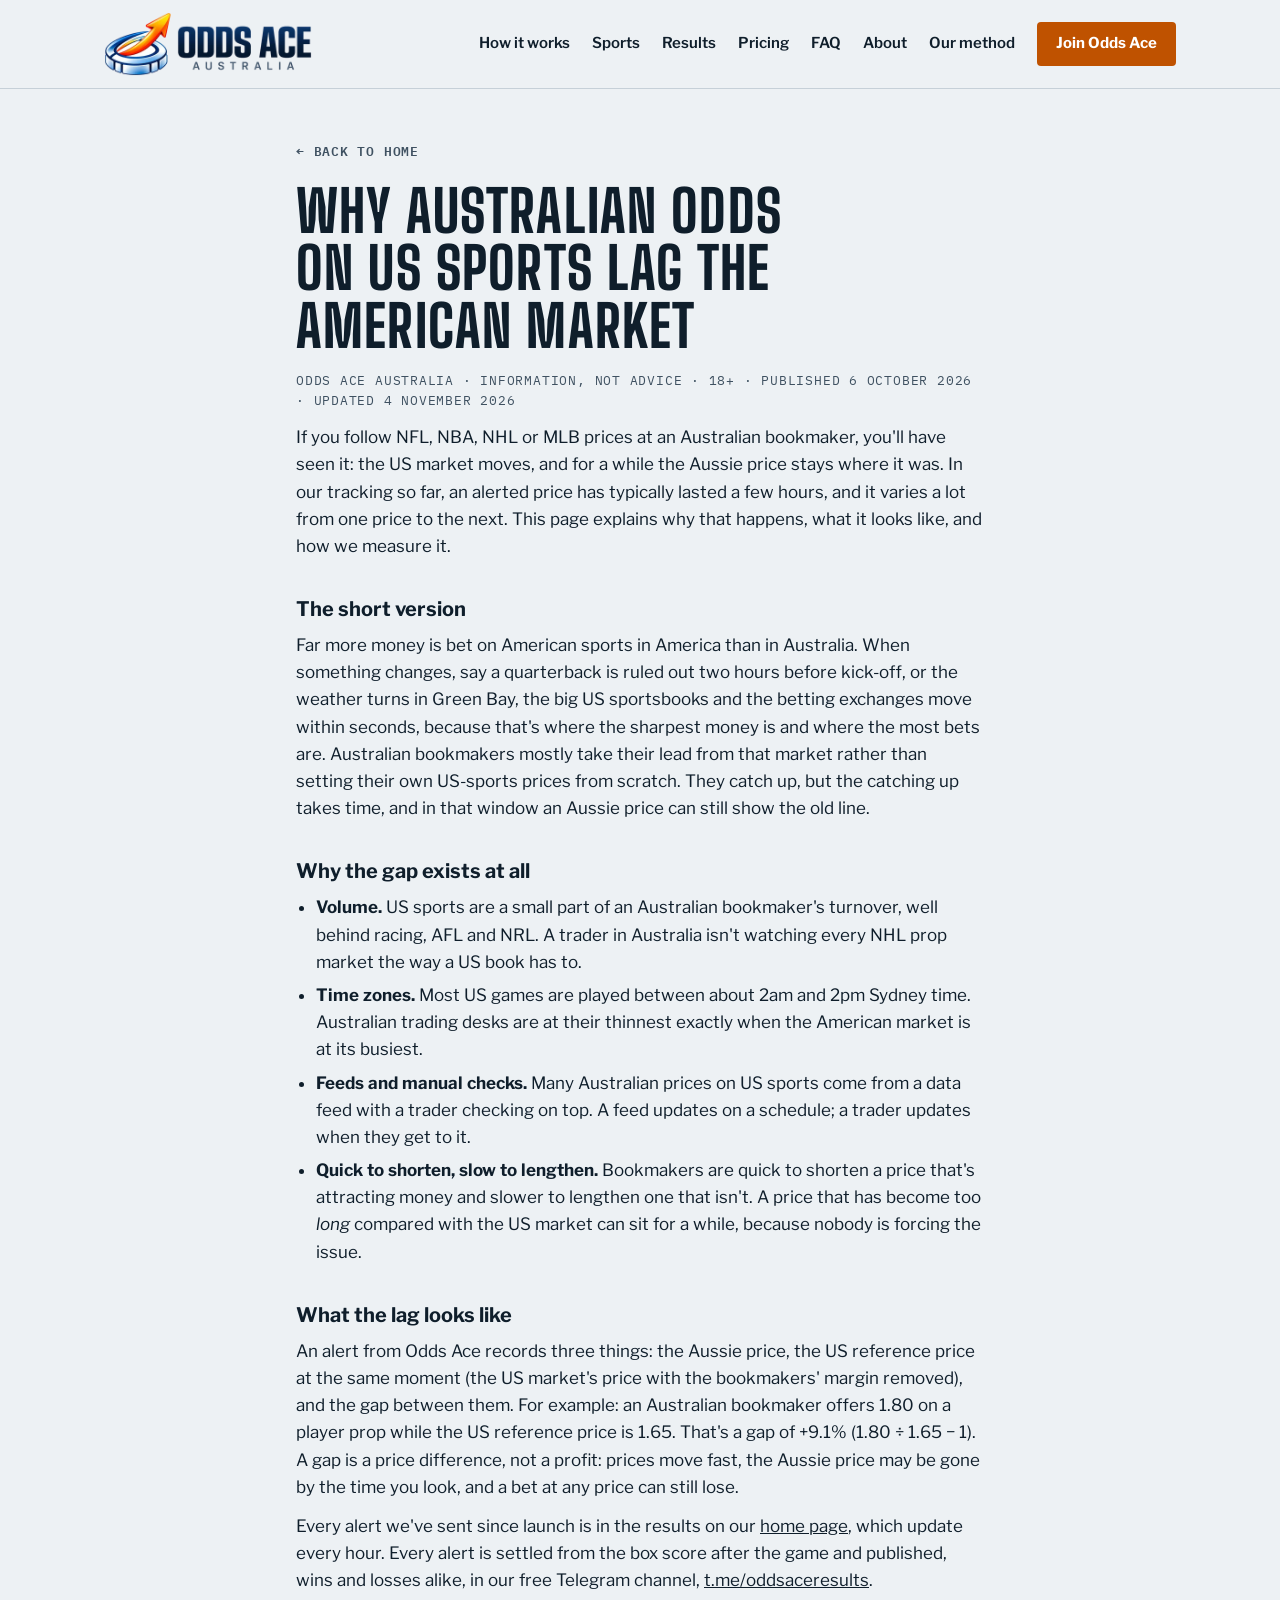
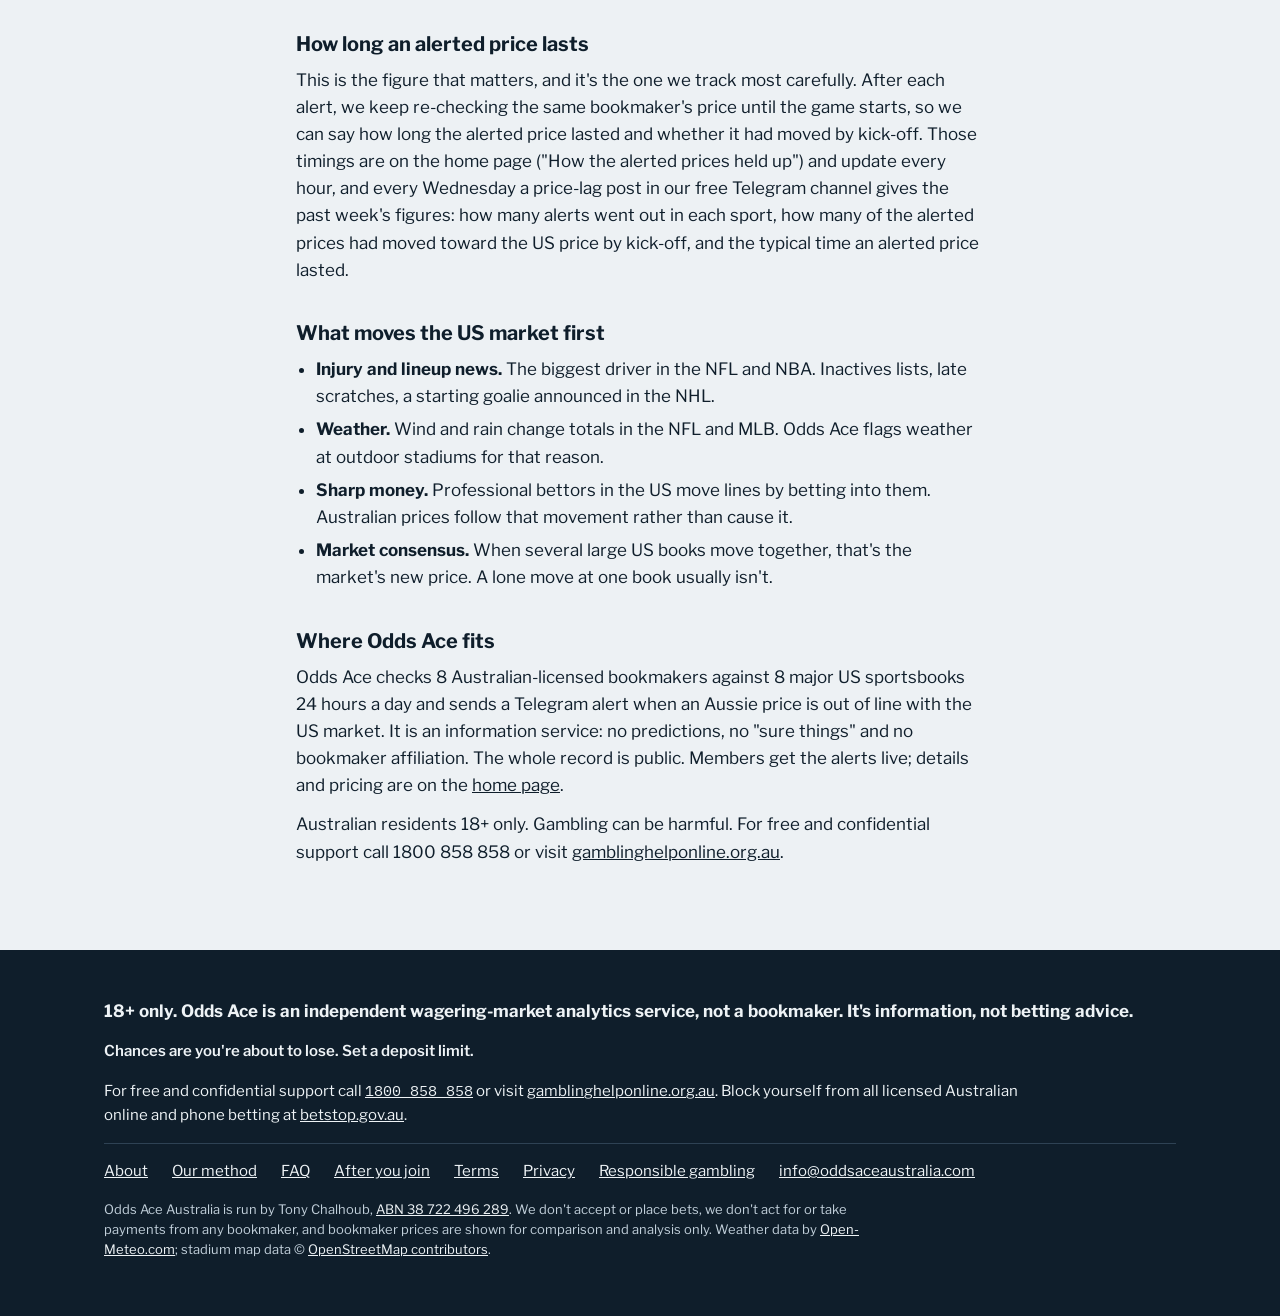
==== commit e0584e2b: "Publish website changes Ladbrokes added (4 November 2026): every bookmaker list now reads TAB, Sport" ====
--- a/site/why-aussie-odds-lag/index.html
+++ b/site/why-aussie-odds-lag/index.html
@@ -1,5 +1,5 @@
 <!doctype html>
-<html lang="en-AU"><head><meta charset="utf-8"><meta name="viewport" content="width=device-width,initial-scale=1,viewport-fit=cover"><title>Why Australian odds on US sports lag the American market | Odds Ace Australia</title><meta name="description" content="Why Aussie bookmakers&#x27; NFL, NBA, NHL and MLB prices move after the US market, what the gap in a price means, and how long an alerted price lasts. Information, not tips. 18+."><link rel="canonical" href="https://oddsaceaustralia.com/why-aussie-odds-lag/"><meta property="og:url" content="https://oddsaceaustralia.com/why-aussie-odds-lag/"><meta property="og:type" content="article"><meta property="og:site_name" content="Odds Ace Australia"><meta property="og:title" content="Why Australian odds on US sports lag the American market"><meta property="og:description" content="Why Aussie bookmakers&#x27; NFL, NBA, NHL and MLB prices move after the US market, what the gap in a price means, and how long an alerted price lasts. Information, not tips. 18+."><meta property="og:locale" content="en_AU"><meta property="og:image" content="https://oddsaceaustralia.com/og-image.png"><meta property="og:image:width" content="1200"><meta property="og:image:height" content="630"><meta name="twitter:card" content="summary_large_image"><meta name="twitter:site" content="@OddsAceAus"><meta name="twitter:title" content="Why Australian odds on US sports lag the American market"><meta name="twitter:description" content="Why Aussie bookmakers&#x27; NFL, NBA, NHL and MLB prices move after the US market, what the gap in a price means, and how long an alerted price lasts. Information, not tips. 18+."><meta name="twitter:image" content="https://oddsaceaustralia.com/og-image.png"><link rel="icon" type="image/png" href="[data-uri]"><script type="application/ld+json">{"@context": "https://schema.org", "@graph": [{"@type": "Article", "@id": "https://oddsaceaustralia.com/why-aussie-odds-lag/#article", "headline": "Why Australian odds on US sports lag the American market", "description": "Why Aussie bookmakers' NFL, NBA, NHL and MLB prices move after the US market, what the gap in a price means, and how long an alerted price lasts. Information, not tips. 18+.", "url": "https://oddsaceaustralia.com/why-aussie-odds-lag/", "mainEntityOfPage": "https://oddsaceaustralia.com/why-aussie-odds-lag/", "datePublished": "2026-10-06", "dateModified": "2026-10-08", "inLanguage": "en-AU", "author": {"@type": "Person", "name": "Tony Chalhoub"}, "publisher": {"@id": "https://oddsaceaustralia.com/#organization"}, "image": "https://oddsaceaustralia.com/og-image.png", "isPartOf": {"@id": "https://oddsaceaustralia.com/#website"}}, {"@type": "BreadcrumbList", "itemListElement": [{"@type": "ListItem", "position": 1, "name": "Odds Ace Australia", "item": "https://oddsaceaustralia.com/"}, {"@type": "ListItem", "position": 2, "name": "Why Aussie odds lag the US market", "item": "https://oddsaceaustralia.com/why-aussie-odds-lag/"}]}]}</script><style>:root{color-scheme:light;box-sizing:border-box;padding-top:env(safe-area-inset-top,0px);padding-bottom:env(safe-area-inset-bottom,0px)}html{scroll-padding-top:env(safe-area-inset-top,0px)}body{margin:0;padding:0;font:14px -apple-system,BlinkMacSystemFont,sans-serif;background:#faf9f5;color:#141413}img{max-width:100%}[hidden]:not([hidden=until-found i]){display:none!important}</style>
+<html lang="en-AU"><head><meta charset="utf-8"><meta name="viewport" content="width=device-width,initial-scale=1,viewport-fit=cover"><title>Why Australian odds on US sports lag the American market | Odds Ace Australia</title><meta name="description" content="Why Aussie bookmakers&#x27; NFL, NBA, NHL and MLB prices move after the US market, what the gap in a price means, and how long an alerted price lasts. Information, not tips. 18+."><link rel="canonical" href="https://oddsaceaustralia.com/why-aussie-odds-lag/"><meta property="og:url" content="https://oddsaceaustralia.com/why-aussie-odds-lag/"><meta property="og:type" content="article"><meta property="og:site_name" content="Odds Ace Australia"><meta property="og:title" content="Why Australian odds on US sports lag the American market"><meta property="og:description" content="Why Aussie bookmakers&#x27; NFL, NBA, NHL and MLB prices move after the US market, what the gap in a price means, and how long an alerted price lasts. Information, not tips. 18+."><meta property="og:locale" content="en_AU"><meta property="og:image" content="https://oddsaceaustralia.com/og-image.png"><meta property="og:image:width" content="1200"><meta property="og:image:height" content="630"><meta name="twitter:card" content="summary_large_image"><meta name="twitter:site" content="@OddsAceAus"><meta name="twitter:title" content="Why Australian odds on US sports lag the American market"><meta name="twitter:description" content="Why Aussie bookmakers&#x27; NFL, NBA, NHL and MLB prices move after the US market, what the gap in a price means, and how long an alerted price lasts. Information, not tips. 18+."><meta name="twitter:image" content="https://oddsaceaustralia.com/og-image.png"><link rel="icon" type="image/png" href="[data-uri]"><script type="application/ld+json">{"@context": "https://schema.org", "@graph": [{"@type": "Article", "@id": "https://oddsaceaustralia.com/why-aussie-odds-lag/#article", "headline": "Why Australian odds on US sports lag the American market", "description": "Why Aussie bookmakers' NFL, NBA, NHL and MLB prices move after the US market, what the gap in a price means, and how long an alerted price lasts. Information, not tips. 18+.", "url": "https://oddsaceaustralia.com/why-aussie-odds-lag/", "mainEntityOfPage": "https://oddsaceaustralia.com/why-aussie-odds-lag/", "datePublished": "2026-10-06", "dateModified": "2026-11-04", "inLanguage": "en-AU", "author": {"@type": "Person", "name": "Tony Chalhoub"}, "publisher": {"@id": "https://oddsaceaustralia.com/#organization"}, "image": "https://oddsaceaustralia.com/og-image.png", "isPartOf": {"@id": "https://oddsaceaustralia.com/#website"}}, {"@type": "BreadcrumbList", "itemListElement": [{"@type": "ListItem", "position": 1, "name": "Odds Ace Australia", "item": "https://oddsaceaustralia.com/"}, {"@type": "ListItem", "position": 2, "name": "Why Aussie odds lag the US market", "item": "https://oddsaceaustralia.com/why-aussie-odds-lag/"}]}]}</script><style>:root{color-scheme:light;box-sizing:border-box;padding-top:env(safe-area-inset-top,0px);padding-bottom:env(safe-area-inset-bottom,0px)}html{scroll-padding-top:env(safe-area-inset-top,0px)}body{margin:0;padding:0;font:14px -apple-system,BlinkMacSystemFont,sans-serif;background:#faf9f5;color:#141413}img{max-width:100%}[hidden]:not([hidden=until-found i]){display:none!important}</style>
 <link rel="stylesheet" href="https://fonts.googleapis.com/css2?family=Big+Shoulders+Display:wght@700;800&family=IBM+Plex+Mono:wght@400;500;600&family=Libre+Franklin:wght@400;500;600;700&display=swap">
 <style>
 /* Layout: single-column marketing page, 1120px max, with the Terms, Privacy and Responsible gambling pages as views of the same page; the hero pairs the pitch with a phone showing example posts from the Telegram channel; a numbers strip, then sections alternating plain and banded; one dark panel for the price */
@@ -368,7 +368,7 @@
 .editbar .btn[disabled]{opacity:.55;cursor:progress}
 @media (max-width:600px){.eb-fmt{display:none}.editbar-in{gap:8px 12px}.eb-actions{margin-left:0}}
 </style></head><body>
-<div id="site"><header class="site-head"><div class="wrap"><a class="brand" href="https://oddsaceaustralia.com/" aria-label="Odds Ace Australia home"><img class="brand-wordmark wm-light has-dark" src="[data-uri]" alt=""><img class="brand-wordmark wm-dark" src="[data-uri]" alt=""></a><nav class="nav" aria-label="Main"><a href="https://oddsaceaustralia.com/#how"><span>How it works</span></a><a href="https://oddsaceaustralia.com/#sports"><span>Sports</span></a><a href="https://oddsaceaustralia.com/#results"><span>Results</span></a><a href="https://oddsaceaustralia.com/#pricing"><span>Pricing</span></a><a href="https://oddsaceaustralia.com/#faq"><span>FAQ</span></a><a href="https://oddsaceaustralia.com/#about"><span>About</span></a><a href="https://oddsaceaustralia.com/#method"><span>Our method</span></a><a class="btn btn-primary" href="https://oddsaceaustralia.com/#pricing"><span>Join Odds Ace</span></a></nav></div></header><main class="doc"><a class="doc-back" href="https://oddsaceaustralia.com/">← Back to home</a><h1>Why Australian odds on US sports lag the American market</h1><p class="meta">Odds Ace Australia · information, not advice · 18+ · Published 6 October 2026 · Updated 8 October 2026</p>
+<div id="site"><header class="site-head"><div class="wrap"><a class="brand" href="https://oddsaceaustralia.com/" aria-label="Odds Ace Australia home"><img class="brand-wordmark wm-light has-dark" src="[data-uri]" alt=""><img class="brand-wordmark wm-dark" src="[data-uri]" alt=""></a><nav class="nav" aria-label="Main"><a href="https://oddsaceaustralia.com/#how"><span>How it works</span></a><a href="https://oddsaceaustralia.com/#sports"><span>Sports</span></a><a href="https://oddsaceaustralia.com/#results"><span>Results</span></a><a href="https://oddsaceaustralia.com/#pricing"><span>Pricing</span></a><a href="https://oddsaceaustralia.com/#faq"><span>FAQ</span></a><a href="https://oddsaceaustralia.com/#about"><span>About</span></a><a href="https://oddsaceaustralia.com/#method"><span>Our method</span></a><a class="btn btn-primary" href="https://oddsaceaustralia.com/#pricing"><span>Join Odds Ace</span></a></nav></div></header><main class="doc"><a class="doc-back" href="https://oddsaceaustralia.com/">← Back to home</a><h1>Why Australian odds on US sports lag the American market</h1><p class="meta">Odds Ace Australia · information, not advice · 18+ · Published 6 October 2026 · Updated 4 November 2026</p>
 <p>If you follow NFL, NBA, NHL or MLB prices at an Australian bookmaker, you&#x27;ll have seen it: the US market moves, and for a while the Aussie price stays where it was. In our tracking so far, an alerted price has typically lasted a few hours, and it varies a lot from one price to the next. This page explains why that happens, what it looks like, and how we measure it.</p>
 <h2>The short version</h2>
 <p>Far more money is bet on American sports in America than in Australia. When something changes, say a quarterback is ruled out two hours before kick-off, or the weather turns in Green Bay, the big US sportsbooks and the betting exchanges move within seconds, because that&#x27;s where the sharpest money is and where the most bets are. Australian bookmakers mostly take their lead from that market rather than setting their own US-sports prices from scratch. They catch up, but the catching up takes time, and in that window an Aussie price can still show the old line.</p>
@@ -382,7 +382,7 @@
 <h2>What moves the US market first</h2>
 <ul><li><strong>Injury and lineup news.</strong> The biggest driver in the NFL and NBA. Inactives lists, late scratches, a starting goalie announced in the NHL.</li><li><strong>Weather.</strong> Wind and rain change totals in the NFL and MLB. Odds Ace flags weather at outdoor stadiums for that reason.</li><li><strong>Sharp money.</strong> Professional bettors in the US move lines by betting into them. Australian prices follow that movement rather than cause it.</li><li><strong>Market consensus.</strong> When several large US books move together, that&#x27;s the market&#x27;s new price. A lone move at one book usually isn&#x27;t.</li></ul>
 <h2>Where Odds Ace fits</h2>
-<p>Odds Ace checks 7 Australian-licensed bookmakers against 8 major US sportsbooks 24 hours a day and sends a Telegram alert when an Aussie price is out of line with the US market. It is an information service: no predictions, no &quot;sure things&quot; and no bookmaker affiliation. The whole record is public. Members get the alerts live; details and pricing are on the <a href="https://oddsaceaustralia.com/#pricing">home page</a>.</p>
+<p>Odds Ace checks 8 Australian-licensed bookmakers against 8 major US sportsbooks 24 hours a day and sends a Telegram alert when an Aussie price is out of line with the US market. It is an information service: no predictions, no &quot;sure things&quot; and no bookmaker affiliation. The whole record is public. Members get the alerts live; details and pricing are on the <a href="https://oddsaceaustralia.com/#pricing">home page</a>.</p>
 <p>Australian residents 18+ only. Gambling can be harmful. For free and confidential support call 1800 858 858 or visit <a href="https://www.gamblinghelponline.org.au" target="_blank" rel="noopener">gamblinghelponline.org.au</a>.</p></main><footer class="site-foot"><div class="wrap"><p class="foot-strong">18+ only. Odds Ace is an independent wagering-market analytics service, not a bookmaker. It&#x27;s information, not betting advice.</p><p class="foot-tagline"><span class="js-tagline">What are you really gambling with?</span><span class="js-tagnote"> <span>Set a deposit limit.</span></span></p><p>For free and confidential support call <span class="num"><a href="tel:1800858858">1800 858 858</a></span> or visit <a href="https://www.gamblinghelponline.org.au" target="_blank" rel="noopener">gamblinghelponline.org.au</a>. Block yourself from all licensed Australian online and phone betting at <a href="https://www.betstop.gov.au" target="_blank" rel="noopener">betstop.gov.au</a>.</p><div class="foot-links"><a href="https://oddsaceaustralia.com/#about"><span>About</span></a><a href="https://oddsaceaustralia.com/#method"><span>Our method</span></a><a href="https://oddsaceaustralia.com/#faq"><span>FAQ</span></a><a href="https://oddsaceaustralia.com/#after-you-join"><span>After you join</span></a><a href="https://oddsaceaustralia.com/#terms"><span>Terms</span></a><a href="https://oddsaceaustralia.com/#privacy"><span>Privacy</span></a><a href="https://oddsaceaustralia.com/#responsible-gambling"><span>Responsible gambling</span></a><span><a href="mailto:info@oddsaceaustralia.com">info@oddsaceaustralia.com</a></span></div><p class="foot-small">Odds Ace Australia is run by Tony Chalhoub, <a href="https://abr.business.gov.au/ABN/View?abn=38722496289" target="_blank" rel="noopener">ABN 38 722 496 289</a>. We don&#x27;t accept or place bets, we don&#x27;t act for or take payments from any bookmaker, and bookmaker prices are shown for comparison and analysis only. Weather data by <a href="https://open-meteo.com" target="_blank" rel="noopener">Open-Meteo.com</a>; stadium map data © <a href="https://www.openstreetmap.org/copyright" target="_blank" rel="noopener">OpenStreetMap contributors</a>.</p></div></footer></div>
 <script>(function(){var list=["Chances are you're about to lose.", "What's gambling really costing you?", "Imagine what you could be buying instead.", "What are you really gambling with?", "Think. Is this a bet you really want to place?", "What are you prepared to lose today? Set a deposit limit."],note="Set a deposit limit.";var week=Math.floor(Date.now()/604800000);var t=String(list[((week%list.length)+list.length)%list.length]);
 var el=document.querySelector('.js-tagline'),n=document.querySelector('.js-tagnote');if(el)el.textContent=t;if(n)n.hidden=/set a deposit limit\.?\s*$/i.test(t);})();</script>
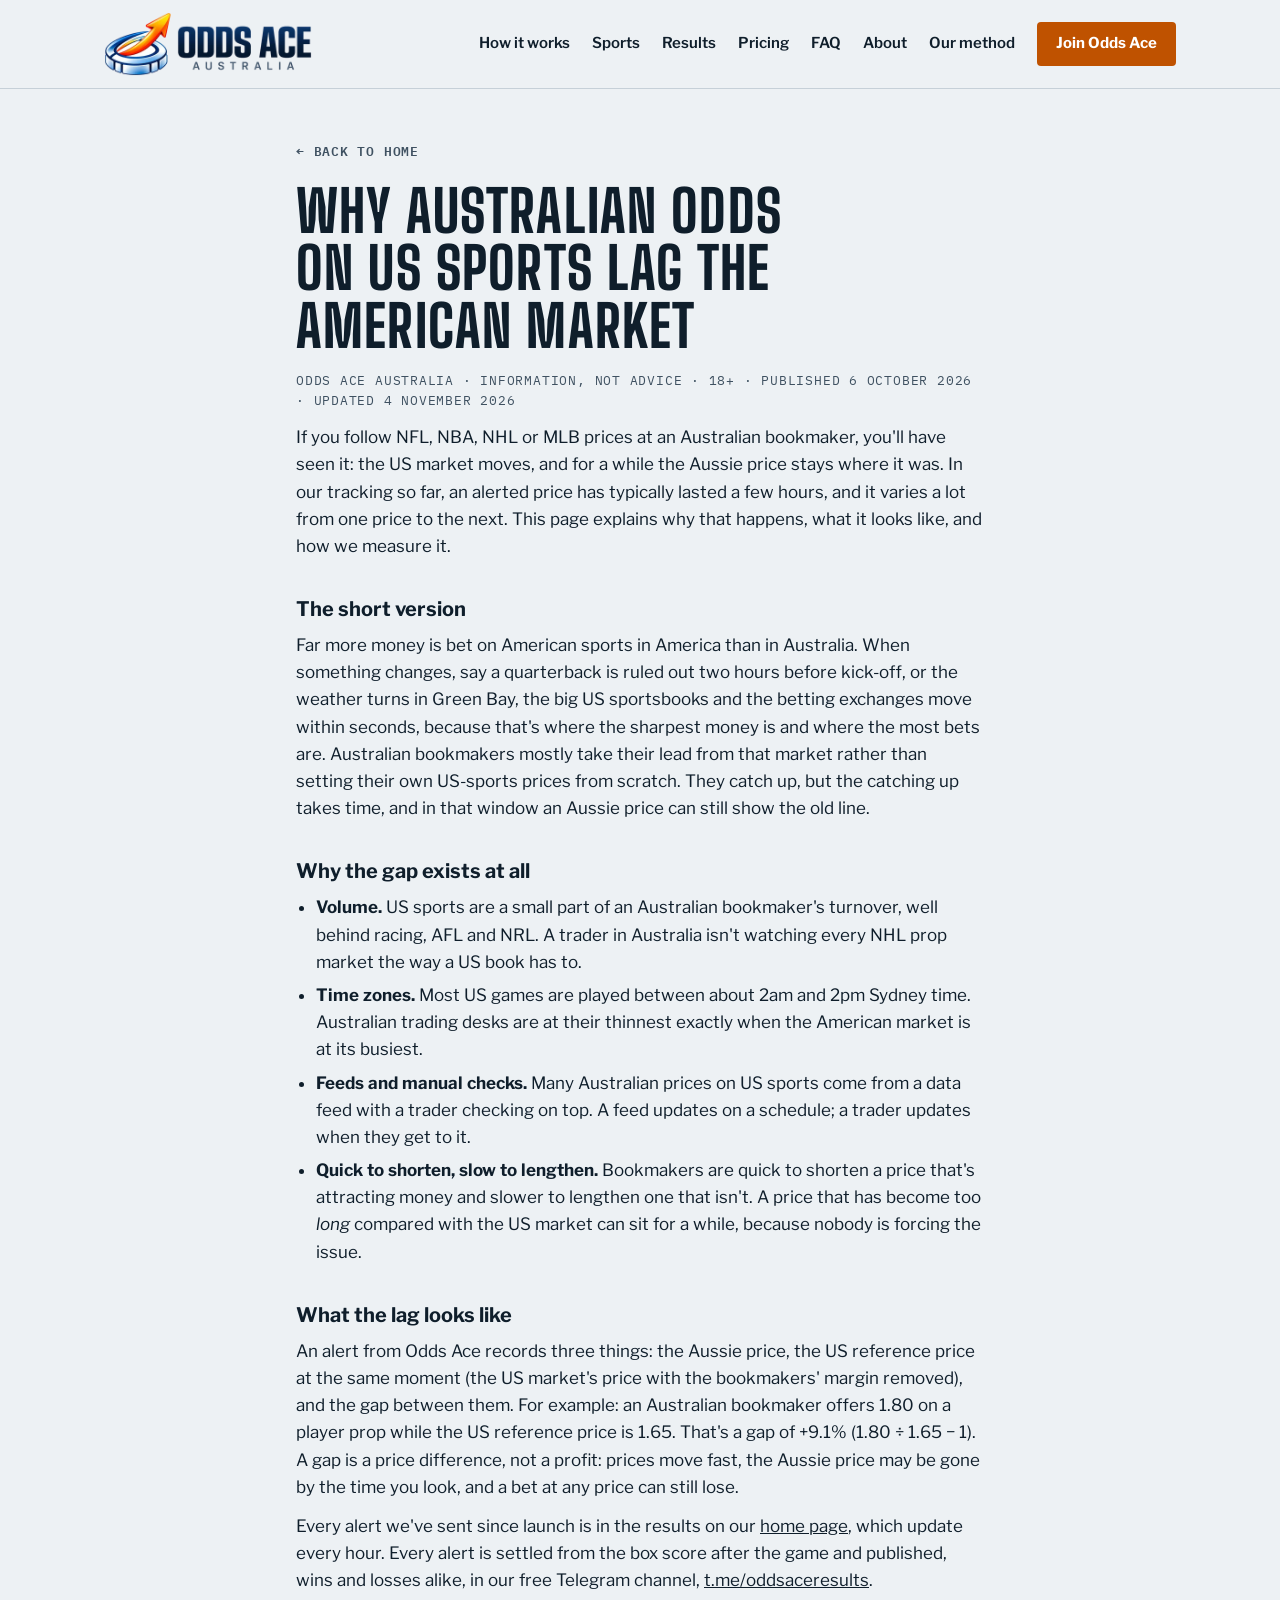
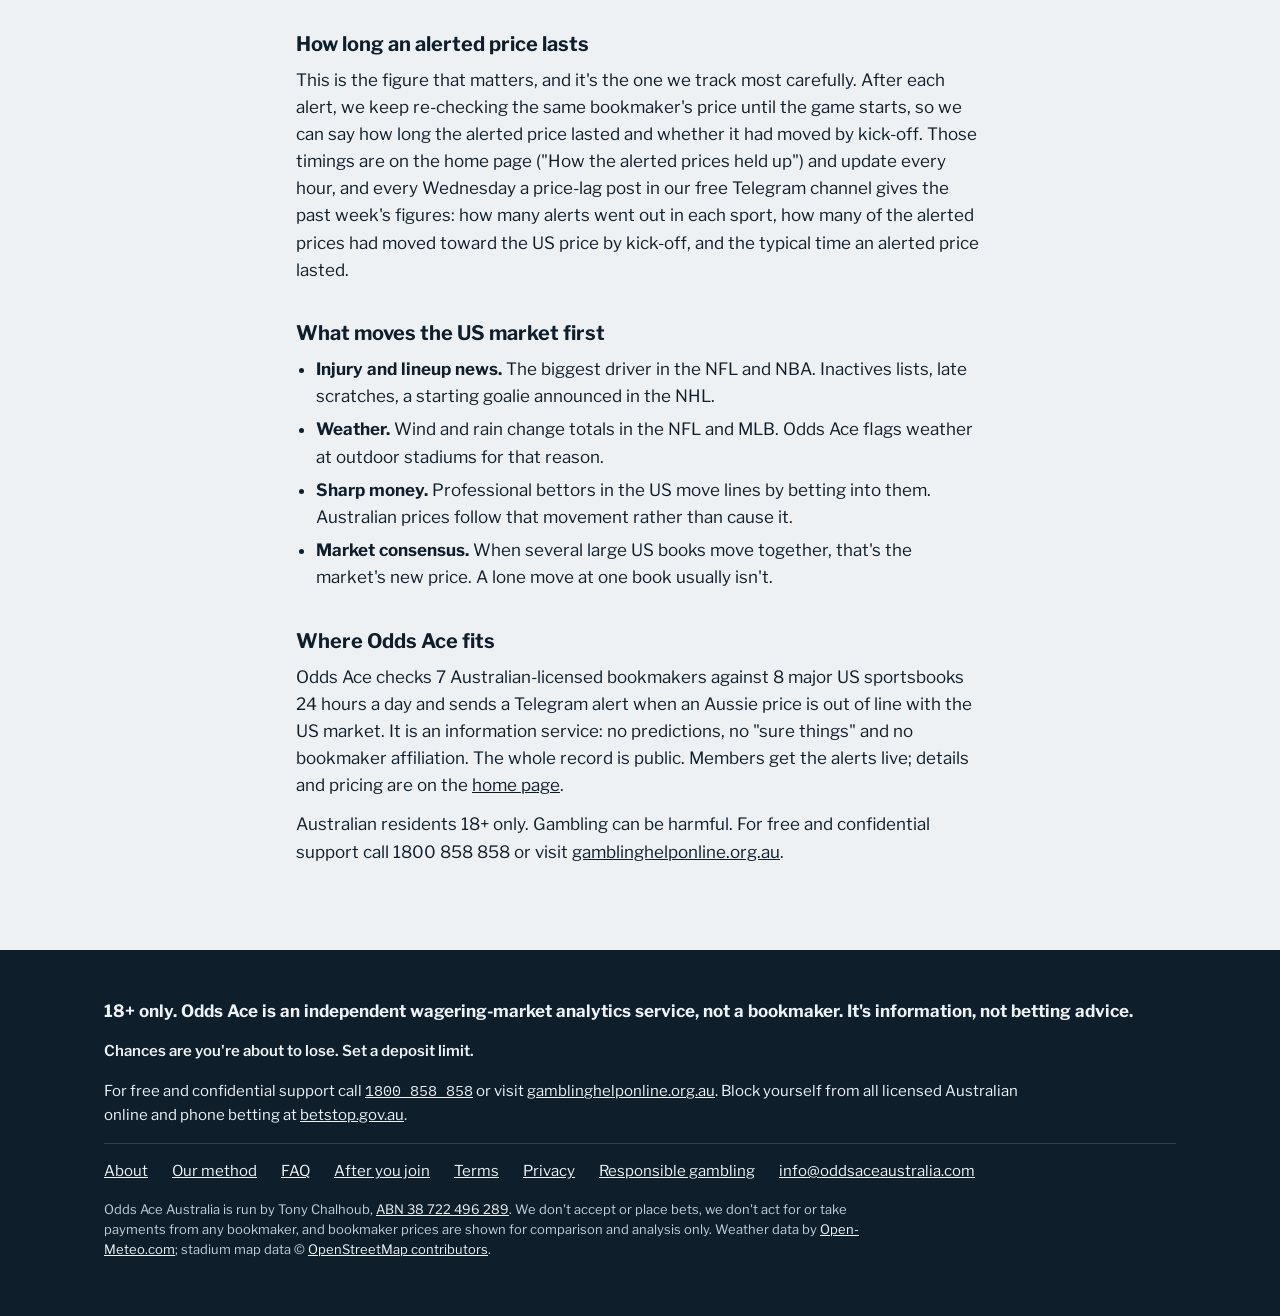
==== commit 736083f8: "Publish website changes Neds off the bookmaker lists while its prices don't load for our checks (sin" ====
--- a/site/why-aussie-odds-lag/index.html
+++ b/site/why-aussie-odds-lag/index.html
@@ -382,7 +382,7 @@
 <h2>What moves the US market first</h2>
 <ul><li><strong>Injury and lineup news.</strong> The biggest driver in the NFL and NBA. Inactives lists, late scratches, a starting goalie announced in the NHL.</li><li><strong>Weather.</strong> Wind and rain change totals in the NFL and MLB. Odds Ace flags weather at outdoor stadiums for that reason.</li><li><strong>Sharp money.</strong> Professional bettors in the US move lines by betting into them. Australian prices follow that movement rather than cause it.</li><li><strong>Market consensus.</strong> When several large US books move together, that&#x27;s the market&#x27;s new price. A lone move at one book usually isn&#x27;t.</li></ul>
 <h2>Where Odds Ace fits</h2>
-<p>Odds Ace checks 8 Australian-licensed bookmakers against 8 major US sportsbooks 24 hours a day and sends a Telegram alert when an Aussie price is out of line with the US market. It is an information service: no predictions, no &quot;sure things&quot; and no bookmaker affiliation. The whole record is public. Members get the alerts live; details and pricing are on the <a href="https://oddsaceaustralia.com/#pricing">home page</a>.</p>
+<p>Odds Ace checks 7 Australian-licensed bookmakers against 8 major US sportsbooks 24 hours a day and sends a Telegram alert when an Aussie price is out of line with the US market. It is an information service: no predictions, no &quot;sure things&quot; and no bookmaker affiliation. The whole record is public. Members get the alerts live; details and pricing are on the <a href="https://oddsaceaustralia.com/#pricing">home page</a>.</p>
 <p>Australian residents 18+ only. Gambling can be harmful. For free and confidential support call 1800 858 858 or visit <a href="https://www.gamblinghelponline.org.au" target="_blank" rel="noopener">gamblinghelponline.org.au</a>.</p></main><footer class="site-foot"><div class="wrap"><p class="foot-strong">18+ only. Odds Ace is an independent wagering-market analytics service, not a bookmaker. It&#x27;s information, not betting advice.</p><p class="foot-tagline"><span class="js-tagline">What are you really gambling with?</span><span class="js-tagnote"> <span>Set a deposit limit.</span></span></p><p>For free and confidential support call <span class="num"><a href="tel:1800858858">1800 858 858</a></span> or visit <a href="https://www.gamblinghelponline.org.au" target="_blank" rel="noopener">gamblinghelponline.org.au</a>. Block yourself from all licensed Australian online and phone betting at <a href="https://www.betstop.gov.au" target="_blank" rel="noopener">betstop.gov.au</a>.</p><div class="foot-links"><a href="https://oddsaceaustralia.com/#about"><span>About</span></a><a href="https://oddsaceaustralia.com/#method"><span>Our method</span></a><a href="https://oddsaceaustralia.com/#faq"><span>FAQ</span></a><a href="https://oddsaceaustralia.com/#after-you-join"><span>After you join</span></a><a href="https://oddsaceaustralia.com/#terms"><span>Terms</span></a><a href="https://oddsaceaustralia.com/#privacy"><span>Privacy</span></a><a href="https://oddsaceaustralia.com/#responsible-gambling"><span>Responsible gambling</span></a><span><a href="mailto:info@oddsaceaustralia.com">info@oddsaceaustralia.com</a></span></div><p class="foot-small">Odds Ace Australia is run by Tony Chalhoub, <a href="https://abr.business.gov.au/ABN/View?abn=38722496289" target="_blank" rel="noopener">ABN 38 722 496 289</a>. We don&#x27;t accept or place bets, we don&#x27;t act for or take payments from any bookmaker, and bookmaker prices are shown for comparison and analysis only. Weather data by <a href="https://open-meteo.com" target="_blank" rel="noopener">Open-Meteo.com</a>; stadium map data © <a href="https://www.openstreetmap.org/copyright" target="_blank" rel="noopener">OpenStreetMap contributors</a>.</p></div></footer></div>
 <script>(function(){var list=["Chances are you're about to lose.", "What's gambling really costing you?", "Imagine what you could be buying instead.", "What are you really gambling with?", "Think. Is this a bet you really want to place?", "What are you prepared to lose today? Set a deposit limit."],note="Set a deposit limit.";var week=Math.floor(Date.now()/604800000);var t=String(list[((week%list.length)+list.length)%list.length]);
 var el=document.querySelector('.js-tagline'),n=document.querySelector('.js-tagnote');if(el)el.textContent=t;if(n)n.hidden=/set a deposit limit\.?\s*$/i.test(t);})();</script>
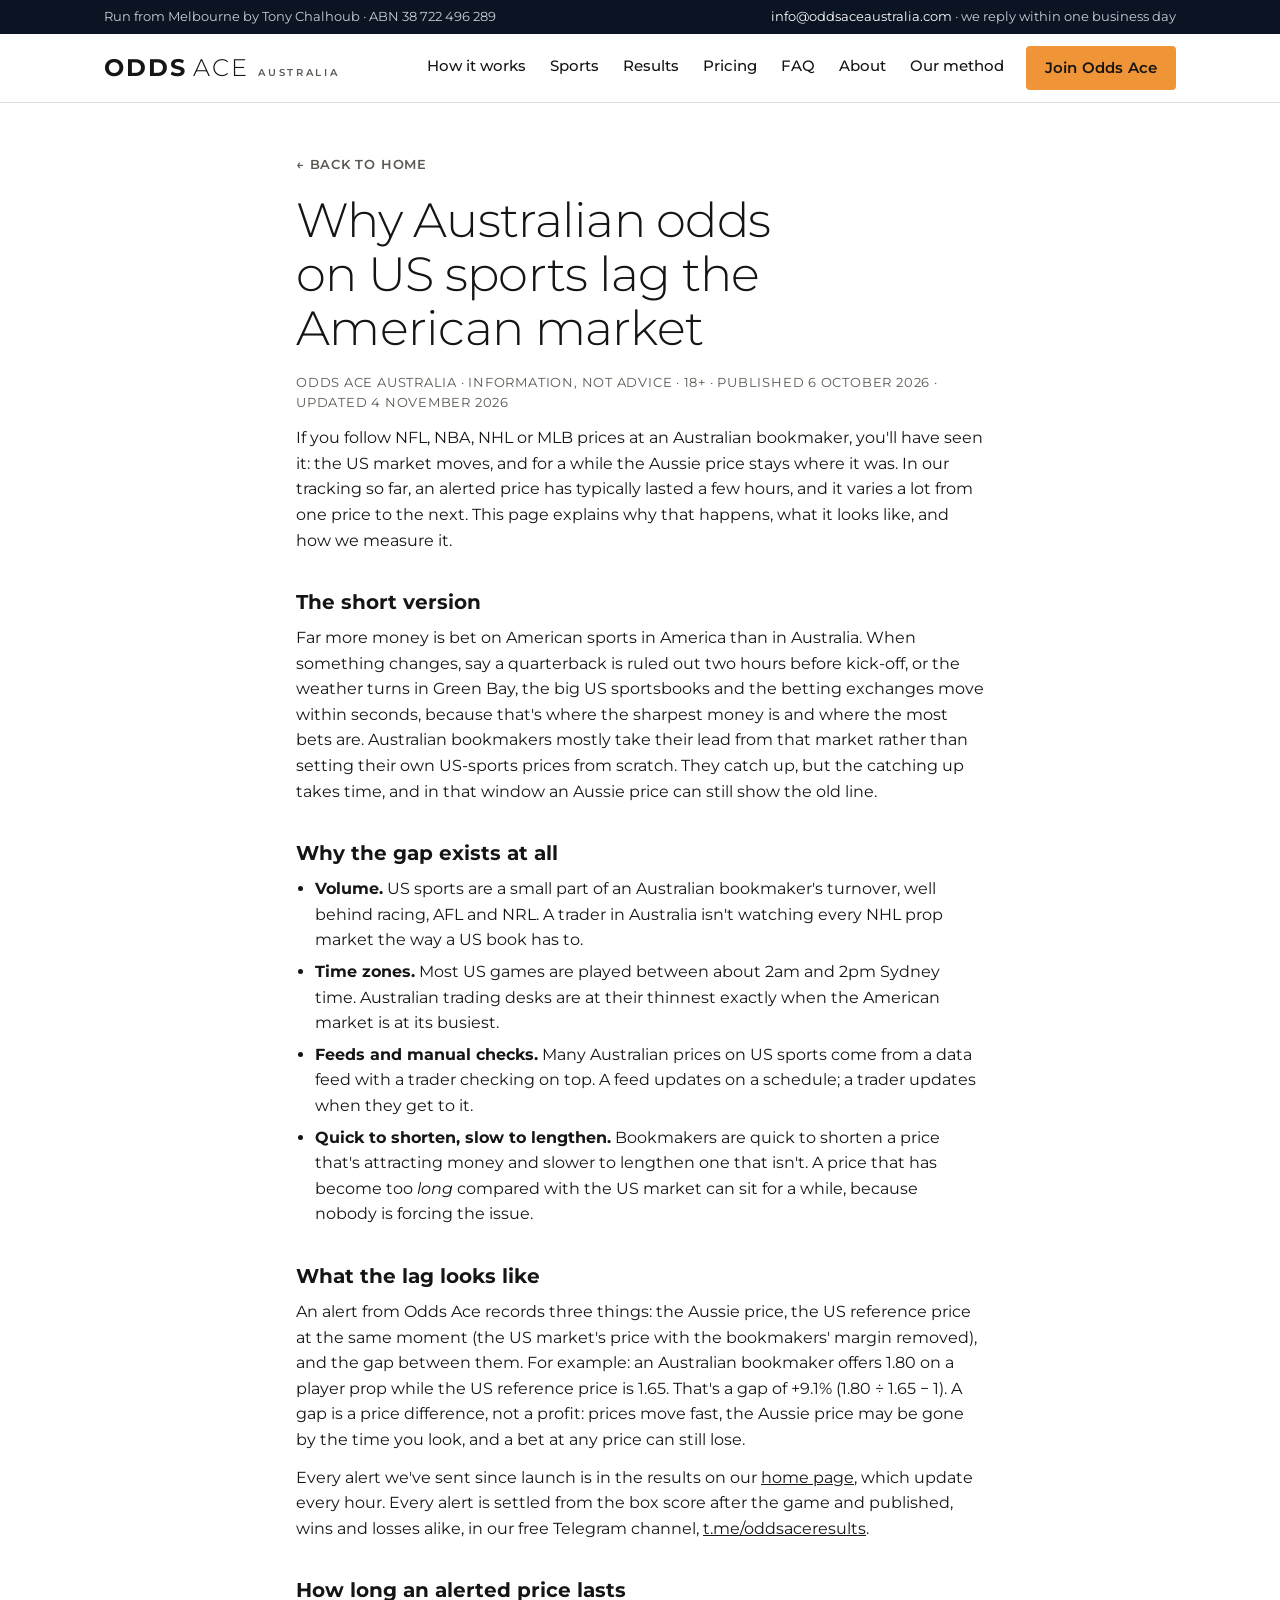
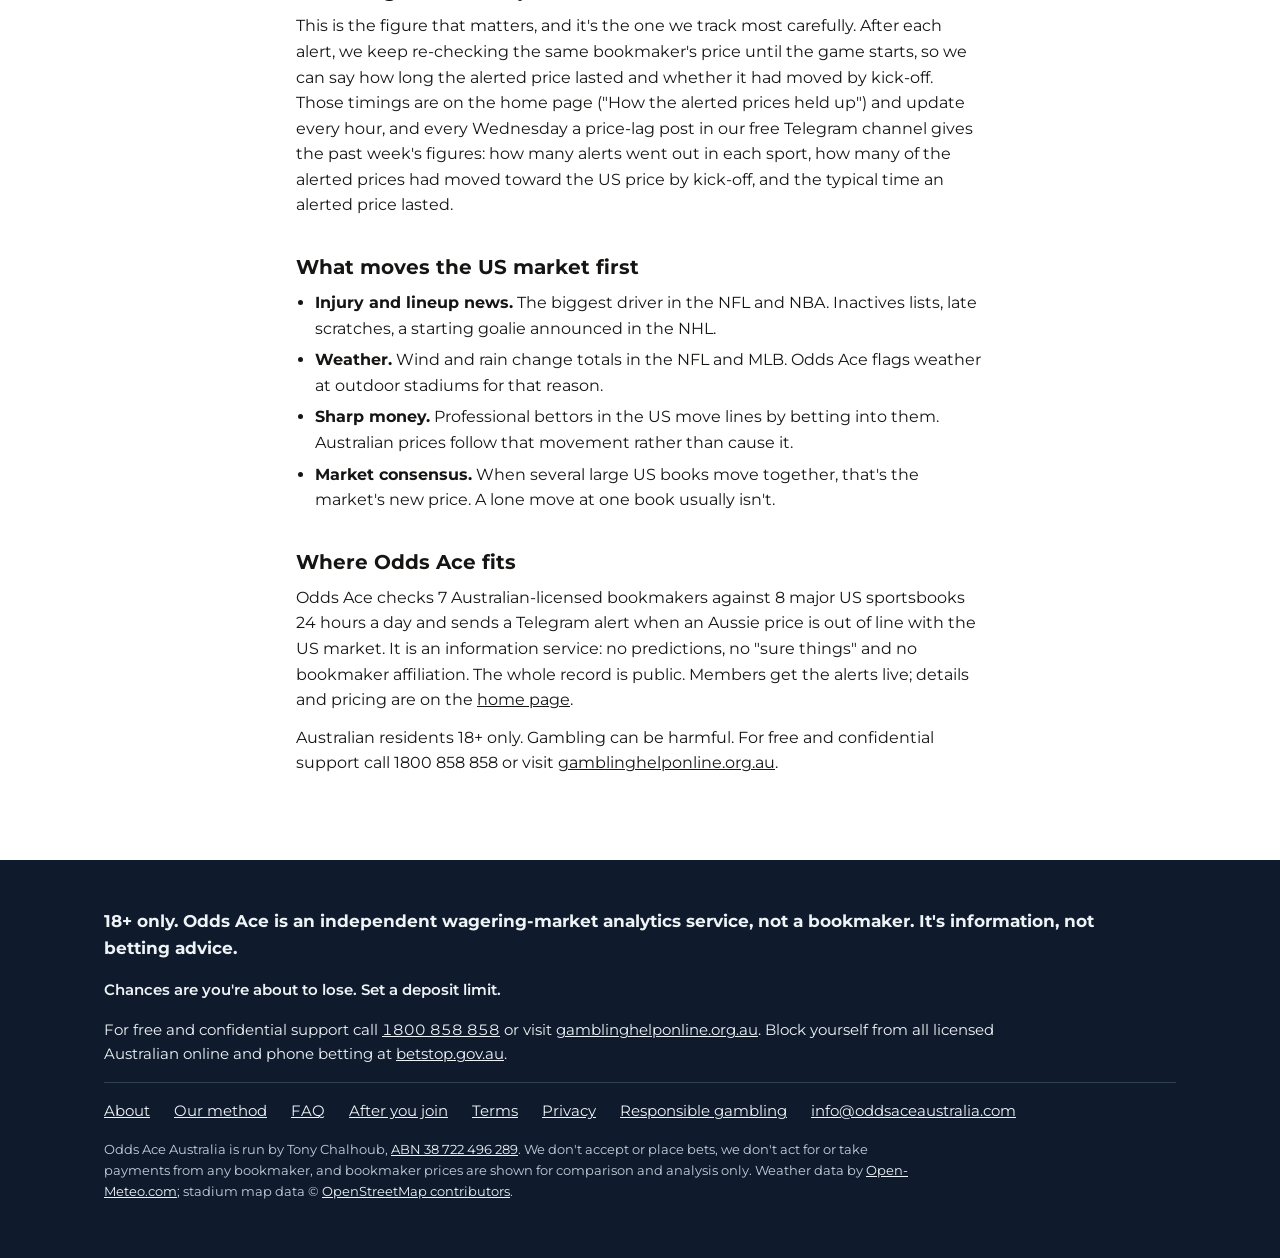
==== commit 58c26966: "New look: Montserrat, navy hero, flat orange buttons, plain wordmark and top bar (owner's pick, 11 N" ====
--- a/site/why-aussie-odds-lag/index.html
+++ b/site/why-aussie-odds-lag/index.html
@@ -1,6 +1,6 @@
 <!doctype html>
 <html lang="en-AU"><head><meta charset="utf-8"><meta name="viewport" content="width=device-width,initial-scale=1,viewport-fit=cover"><title>Why Australian odds on US sports lag the American market | Odds Ace Australia</title><meta name="description" content="Why Aussie bookmakers&#x27; NFL, NBA, NHL and MLB prices move after the US market, what the gap in a price means, and how long an alerted price lasts. Information, not tips. 18+."><link rel="canonical" href="https://oddsaceaustralia.com/why-aussie-odds-lag/"><meta property="og:url" content="https://oddsaceaustralia.com/why-aussie-odds-lag/"><meta property="og:type" content="article"><meta property="og:site_name" content="Odds Ace Australia"><meta property="og:title" content="Why Australian odds on US sports lag the American market"><meta property="og:description" content="Why Aussie bookmakers&#x27; NFL, NBA, NHL and MLB prices move after the US market, what the gap in a price means, and how long an alerted price lasts. Information, not tips. 18+."><meta property="og:locale" content="en_AU"><meta property="og:image" content="https://oddsaceaustralia.com/og-image.png"><meta property="og:image:width" content="1200"><meta property="og:image:height" content="630"><meta name="twitter:card" content="summary_large_image"><meta name="twitter:site" content="@OddsAceAus"><meta name="twitter:title" content="Why Australian odds on US sports lag the American market"><meta name="twitter:description" content="Why Aussie bookmakers&#x27; NFL, NBA, NHL and MLB prices move after the US market, what the gap in a price means, and how long an alerted price lasts. Information, not tips. 18+."><meta name="twitter:image" content="https://oddsaceaustralia.com/og-image.png"><link rel="icon" type="image/png" href="[data-uri]"><script type="application/ld+json">{"@context": "https://schema.org", "@graph": [{"@type": "Article", "@id": "https://oddsaceaustralia.com/why-aussie-odds-lag/#article", "headline": "Why Australian odds on US sports lag the American market", "description": "Why Aussie bookmakers' NFL, NBA, NHL and MLB prices move after the US market, what the gap in a price means, and how long an alerted price lasts. Information, not tips. 18+.", "url": "https://oddsaceaustralia.com/why-aussie-odds-lag/", "mainEntityOfPage": "https://oddsaceaustralia.com/why-aussie-odds-lag/", "datePublished": "2026-10-06", "dateModified": "2026-11-04", "inLanguage": "en-AU", "author": {"@type": "Person", "name": "Tony Chalhoub"}, "publisher": {"@id": "https://oddsaceaustralia.com/#organization"}, "image": "https://oddsaceaustralia.com/og-image.png", "isPartOf": {"@id": "https://oddsaceaustralia.com/#website"}}, {"@type": "BreadcrumbList", "itemListElement": [{"@type": "ListItem", "position": 1, "name": "Odds Ace Australia", "item": "https://oddsaceaustralia.com/"}, {"@type": "ListItem", "position": 2, "name": "Why Aussie odds lag the US market", "item": "https://oddsaceaustralia.com/why-aussie-odds-lag/"}]}]}</script><style>:root{color-scheme:light;box-sizing:border-box;padding-top:env(safe-area-inset-top,0px);padding-bottom:env(safe-area-inset-bottom,0px)}html{scroll-padding-top:env(safe-area-inset-top,0px)}body{margin:0;padding:0;font:14px -apple-system,BlinkMacSystemFont,sans-serif;background:#faf9f5;color:#141413}img{max-width:100%}[hidden]:not([hidden=until-found i]){display:none!important}</style>
-<link rel="stylesheet" href="https://fonts.googleapis.com/css2?family=Big+Shoulders+Display:wght@700;800&family=IBM+Plex+Mono:wght@400;500;600&family=Libre+Franklin:wght@400;500;600;700&display=swap">
+<link rel="stylesheet" href="https://fonts.googleapis.com/css2?family=Montserrat:wght@300;400;500;600;700&display=swap">
 <style>
 /* Layout: single-column marketing page, 1120px max, with the Terms, Privacy and Responsible gambling pages as views of the same page; the hero pairs the pitch with a phone showing example posts from the Telegram channel; a numbers strip, then sections alternating plain and banded; one dark panel for the price */
 :root{
@@ -367,8 +367,107 @@
 .eb-actions{display:flex;gap:8px;margin-left:auto}
 .editbar .btn[disabled]{opacity:.55;cursor:progress}
 @media (max-width:600px){.eb-fmt{display:none}.editbar-in{gap:8px 12px}.eb-actions{margin-left:0}}
+
+/* Version 70 (11 Nov 2026): the new look, after the owner's pick (board D). Montserrat, a navy hero and price band, flat
+   orange buttons with dark text, square corners and no shadows, light headings, a plain wordmark, a top bar with who runs
+   it and how to reach them, and a plain results table. Same layout, same data hooks. */
+:root{
+  --bg:#FFFFFF;--surface:#FFFFFF;--band:#F4F3F1;--ink:#161514;--muted:#5C5852;--line:#E3E0DA;
+  --accent:#F09537;--accent-ink:#A8480A;--on-accent:#161514;--panel:#0F1B2D;--board:#0F1B2D;--board-line:#2A3A52;
+  --lit:#FCE9D6;--glass:rgba(255,255,255,.94);--rail:transparent;--rail-line:transparent;--rail-hover:#F4F3F1;--rail-on:#161514;--on-rail-on:#FFFFFF;
+  --gridline:transparent;--glow:transparent;--lift:none;--r-btn:2px;--r-card:2px;--r-panel:2px;--topbar:#0A1422;
+  --display:'Montserrat','Helvetica Neue',Arial,sans-serif;--body:'Montserrat','Helvetica Neue',Arial,sans-serif;--mono:'Montserrat','Helvetica Neue',Arial,sans-serif;
+}
+body{font-size:16px;line-height:1.6}
+.num,.clv,.stat-n,.kpi-n,.plan-big,.speed-n,.rx-tile-n,.tally-n,td,th{font-variant-numeric:tabular-nums}
+/* Top bar and wordmark */
+.topbar{background:var(--topbar);color:#C5CEDA;font-size:12.5px;line-height:1.4}
+.topbar .wrap{display:flex;flex-wrap:wrap;justify-content:space-between;gap:2px 24px;padding-block:8px}
+.topbar a{color:#fff;text-decoration:none}
+.topbar a:hover{color:#F5A35A}
+@media (max-width:640px){.topbar .wrap{flex-direction:column;gap:0;padding-block:6px;font-size:11.5px}.topbar-r{display:none}}@media (max-width:420px){.topbar-abn{display:none}}
+.wm{display:flex;align-items:baseline;gap:6px;color:var(--ink);line-height:1}
+.wm-a{font-weight:700;font-size:24px;letter-spacing:.08em}
+.wm-b{font-weight:300;font-size:24px;letter-spacing:.08em}
+.wm-c{font-weight:600;font-size:9.5px;letter-spacing:.28em;color:var(--muted);margin-left:4px}
+@media (max-width:480px){.wm-a,.wm-b{font-size:20px}.wm-c{display:none}}
+.brand:hover .wm{color:var(--ink)}
+/* Header: plain links, the current one underlined in orange */
+.site-head{background:var(--glass);border-bottom:1px solid var(--line)}
+.site-head.is-scrolled{box-shadow:none}
+.nav-rail{border:0;background:none;box-shadow:none;padding:0;gap:2px}
+.nav-rail a{border-radius:0;min-height:44px;padding:0 12px;font-weight:500;font-size:14.5px;border-bottom:2px solid transparent}
+.nav-rail a:hover{background:none;border-bottom-color:var(--line)}
+.nav-rail a.is-current,.nav-rail a.is-current:hover{background:none;color:var(--ink);border-bottom-color:var(--accent)}
+/* Buttons: flat orange, dark text */
+.btn{font-weight:600;letter-spacing:.01em}
+.btn-primary,:root:not([data-theme="light"]) .btn-primary,:root[data-theme="dark"] .btn-primary{background:var(--accent);color:var(--on-accent);box-shadow:none}
+.btn-primary:hover,:root:not([data-theme="light"]) .btn-primary:hover,:root[data-theme="dark"] .btn-primary:hover{background:#F5A35A;color:var(--on-accent);transform:none;box-shadow:none}
+.btn-ghost{background:transparent;border-color:var(--ink)}
+.btn-ghost:hover{background:var(--band);border-color:var(--ink)}
+/* Headings: light weight, sentence case */
+.h-section,.hero h1,.doc h1,.join h2{font-weight:300;text-transform:none;letter-spacing:-.015em;text-wrap:balance}
+.h-section{font-size:clamp(1.9rem,3.6vw,2.6rem);line-height:1.15}
+.hero h1{font-size:clamp(2.1rem,4.6vw,3.5rem);line-height:1.12}
+.doc h1{font-size:clamp(2rem,5vw,3rem);line-height:1.12}
+.join h2{font-size:1.7rem;line-height:1.15}
+.eyebrow{font-family:var(--body);font-size:12px;font-weight:600;letter-spacing:.14em;text-transform:uppercase;color:var(--accent-ink)}
+.eyebrow::before{display:none}
+.hero .eyebrow{font-size:12px;color:#F5A35A}
+.steps h3,.faq h3,.points h3{font-weight:600;font-size:18px}
+.lede{font-size:18px}
+/* Hero: navy, no grid or glow */
+.hero{background:#0F1B2D;color:#fff}
+.hero::before,.hero::after{display:none}
+.hero-copy{--ink:#FFFFFF;--muted:#C5CEDA;--line:#3A4A60;--accent-ink:#F5A35A;--bg:#0F1B2D;--us:#6AB3F3}
+.hero .btn-ghost{background:transparent;border-color:#5B6B82;color:#fff}
+.hero .btn-ghost:hover{background:rgba(255,255,255,.08);border-color:#fff;color:#fff}
+.hero .tgx-label,.hero .tgx-keys,.hero .tgx-outcome,.hero .tg-note{--ink:#FFFFFF;--muted:#C5CEDA;--surface:rgba(255,255,255,.08);--line:#3A4A60}
+.hero .tgx-label{border-color:#5B6B82}
+.hero .tgx-device{box-shadow:inset 0 0 0 1.5px var(--device-ring)}
+.hero .tgx-stage::before{display:none}
+.hero a:hover{color:#F5A35A}
+.hero .wrap{align-items:flex-start}
+.hero .btn-primary:hover{color:var(--on-accent)}
+/* Numbers board: flat navy, light figures */
+.proof-board{border-radius:2px;box-shadow:none}
+.proof-board::before{display:none}
+.kpi-n{font-weight:300;font-size:clamp(2.1rem,3.7vw,3.1rem)}
+.stat-n{font-weight:300}
+.proof-facts .stat-n{font-weight:400}
+.kpi-l{font-weight:600}
+/* Sections: orange top rules, no cards */
+.steps li,.band .steps li{background:none;border:0;border-top:2px solid var(--accent);border-radius:0;box-shadow:none;padding:16px 0 0}
+.steps li:not(:last-child)::after{display:none}
+.step-n{width:auto;height:auto;border-radius:0;background:none;color:var(--accent-ink);font-size:13px;font-weight:600;letter-spacing:.1em;justify-content:flex-start}
+.points li{border-top:2px solid var(--accent);border-top-width:2px;padding-top:16px}
+.method-line{border-radius:0;background:none;border-left:2px solid var(--accent);padding:2px 0 2px 14px}
+.speed{border-radius:2px;box-shadow:none;border-left:1px solid var(--line)}
+.speed::before{display:none}
+.speed-n{font-weight:600}
+.rx-tile,.rx-chart,.rx-body .tally{border-radius:2px}
+.rx-tile-n,.tally-n{font-weight:600}
+.rx-select,.copy-btn,.doc .notice,.join,.join-statement,.toast,.vid,.vid-frame{border-radius:2px}
+.pill,.sharp-tag{border-radius:2px}
+th{font-family:var(--body);font-weight:600;letter-spacing:.08em}
+.results-table td:first-child,td:first-child{font-weight:600}
+/* Price band */
+.plan{background:var(--panel);border-radius:2px;box-shadow:none}
+.plan-big{font-weight:300}
+.plan-label{font-family:var(--body)}
+.tick{border-radius:0;width:10px;height:10px;margin-top:9px;background:var(--accent)}
+.site-foot{border-top:0}
+.join::backdrop{-webkit-backdrop-filter:none;backdrop-filter:none}
+.contact-email{font-family:var(--body);font-weight:600}
+/* Dark mode keeps the same shapes on dark grounds */
+@media (prefers-color-scheme: dark){:root:not([data-theme="light"]){--glass:rgba(11,22,33,.92);--topbar:#060D16;--rail-hover:#1B3044;--rail-on:#E6EDF2;--on-rail-on:#0B1621;--on-accent:#161514}
+  :root:not([data-theme="light"]) .wm{color:#E6EDF2}:root:not([data-theme="light"]) .nav-rail a.is-current{color:#E6EDF2}:root:not([data-theme="light"]) .btn-ghost{border-color:#5B6B82}}
+:root[data-theme="dark"]{--glass:rgba(11,22,33,.92);--topbar:#060D16;--rail-hover:#1B3044;--rail-on:#E6EDF2;--on-rail-on:#0B1621;--on-accent:#161514}
+:root[data-theme="dark"] .wm{color:#E6EDF2}:root[data-theme="dark"] .nav-rail a.is-current{color:#E6EDF2}:root[data-theme="dark"] .btn-ghost{border-color:#5B6B82}
+
+.nav>a:not(.btn){display:inline-flex;align-items:center;min-height:44px;padding:0 10px;font-weight:500;font-size:14.5px;border-bottom:2px solid transparent;text-decoration:none}.nav>a:not(.btn):hover{border-bottom-color:var(--line);color:var(--ink)}.nav{display:flex;flex-wrap:wrap;align-items:center;gap:0 4px}.site-head .wrap{flex-wrap:wrap;justify-content:space-between}@media (min-width:1180px){.site-head .wrap{flex-wrap:nowrap}}@media (max-width:1179px){.nav{flex:1 1 100%;justify-content:center}}.nav .btn{margin-left:8px}
 </style></head><body>
-<div id="site"><header class="site-head"><div class="wrap"><a class="brand" href="https://oddsaceaustralia.com/" aria-label="Odds Ace Australia home"><img class="brand-wordmark wm-light has-dark" src="[data-uri]" alt=""><img class="brand-wordmark wm-dark" src="[data-uri]" alt=""></a><nav class="nav" aria-label="Main"><a href="https://oddsaceaustralia.com/#how"><span>How it works</span></a><a href="https://oddsaceaustralia.com/#sports"><span>Sports</span></a><a href="https://oddsaceaustralia.com/#results"><span>Results</span></a><a href="https://oddsaceaustralia.com/#pricing"><span>Pricing</span></a><a href="https://oddsaceaustralia.com/#faq"><span>FAQ</span></a><a href="https://oddsaceaustralia.com/#about"><span>About</span></a><a href="https://oddsaceaustralia.com/#method"><span>Our method</span></a><a class="btn btn-primary" href="https://oddsaceaustralia.com/#pricing"><span>Join Odds Ace</span></a></nav></div></header><main class="doc"><a class="doc-back" href="https://oddsaceaustralia.com/">← Back to home</a><h1>Why Australian odds on US sports lag the American market</h1><p class="meta">Odds Ace Australia · information, not advice · 18+ · Published 6 October 2026 · Updated 4 November 2026</p>
+<div id="site"><div class="topbar"><div class="wrap"><span>Run from Melbourne by Tony Chalhoub<span class="topbar-abn"> · ABN 38 722 496 289</span></span><span class="topbar-r"><a href="mailto:info@oddsaceaustralia.com">info@oddsaceaustralia.com</a> · we reply within one business day</span></div></div><header class="site-head"><div class="wrap"><a class="brand" href="https://oddsaceaustralia.com/" aria-label="Odds Ace Australia home"><span class="wm"><span class="wm-a">ODDS</span><span class="wm-b">ACE</span><span class="wm-c">AUSTRALIA</span></span></a><nav class="nav" aria-label="Main"><a href="https://oddsaceaustralia.com/#how"><span>How it works</span></a><a href="https://oddsaceaustralia.com/#sports"><span>Sports</span></a><a href="https://oddsaceaustralia.com/#results"><span>Results</span></a><a href="https://oddsaceaustralia.com/#pricing"><span>Pricing</span></a><a href="https://oddsaceaustralia.com/#faq"><span>FAQ</span></a><a href="https://oddsaceaustralia.com/#about"><span>About</span></a><a href="https://oddsaceaustralia.com/#method"><span>Our method</span></a><a class="btn btn-primary" href="https://oddsaceaustralia.com/#pricing"><span>Join Odds Ace</span></a></nav></div></header><main class="doc"><a class="doc-back" href="https://oddsaceaustralia.com/">← Back to home</a><h1>Why Australian odds on US sports lag the American market</h1><p class="meta">Odds Ace Australia · information, not advice · 18+ · Published 6 October 2026 · Updated 4 November 2026</p>
 <p>If you follow NFL, NBA, NHL or MLB prices at an Australian bookmaker, you&#x27;ll have seen it: the US market moves, and for a while the Aussie price stays where it was. In our tracking so far, an alerted price has typically lasted a few hours, and it varies a lot from one price to the next. This page explains why that happens, what it looks like, and how we measure it.</p>
 <h2>The short version</h2>
 <p>Far more money is bet on American sports in America than in Australia. When something changes, say a quarterback is ruled out two hours before kick-off, or the weather turns in Green Bay, the big US sportsbooks and the betting exchanges move within seconds, because that&#x27;s where the sharpest money is and where the most bets are. Australian bookmakers mostly take their lead from that market rather than setting their own US-sports prices from scratch. They catch up, but the catching up takes time, and in that window an Aussie price can still show the old line.</p>
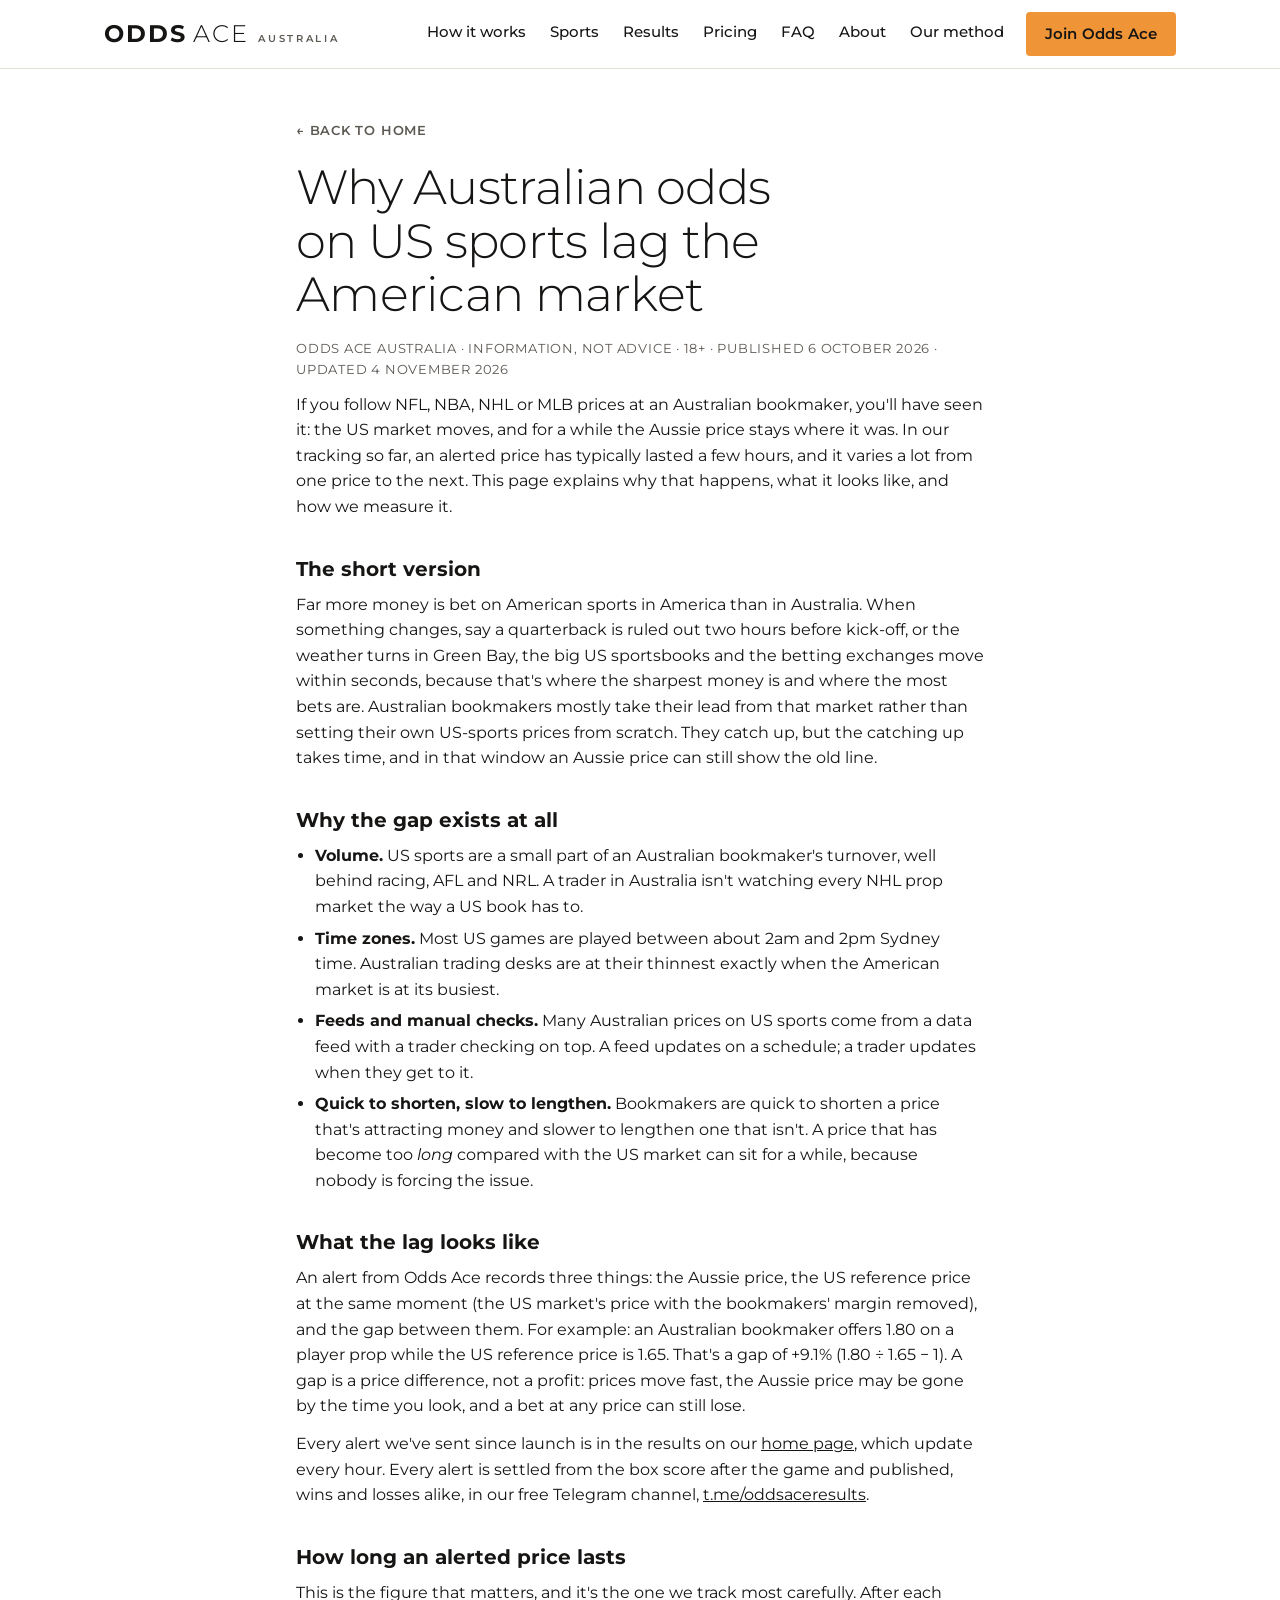
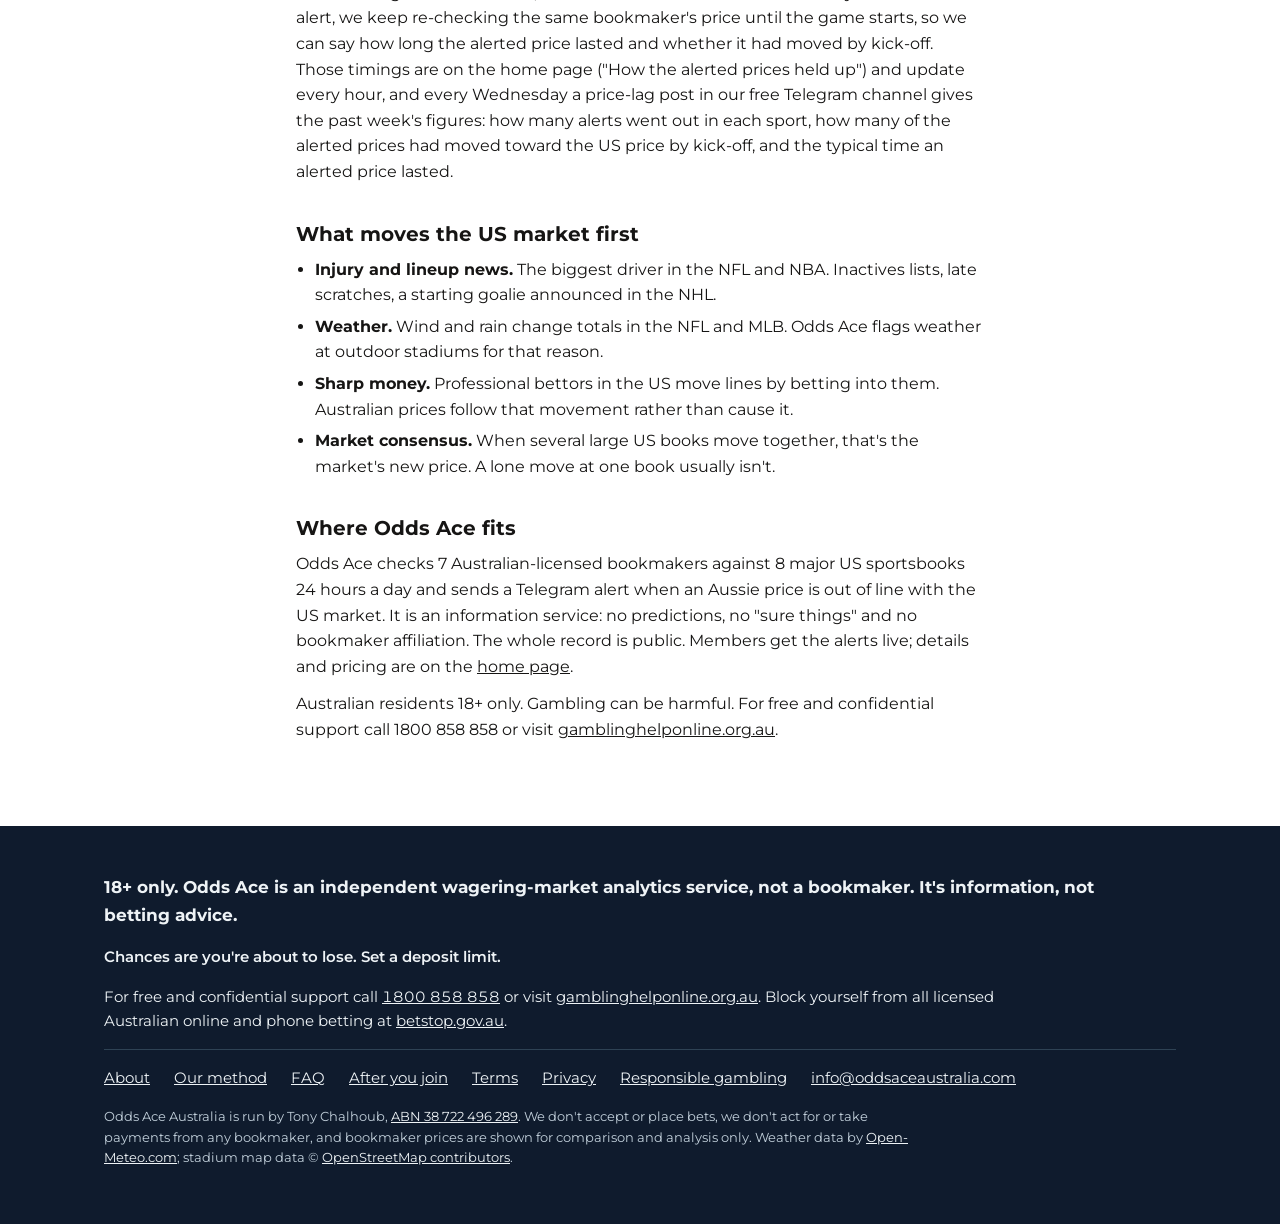
==== commit b26f441e: "Remove the top bar (owner's request, 11 Nov 2026) Co-Authored-By: Claude Sonnet 5.5 <noreply@anthrop" ====
--- a/site/why-aussie-odds-lag/index.html
+++ b/site/why-aussie-odds-lag/index.html
@@ -467,7 +467,7 @@
 
 .nav>a:not(.btn){display:inline-flex;align-items:center;min-height:44px;padding:0 10px;font-weight:500;font-size:14.5px;border-bottom:2px solid transparent;text-decoration:none}.nav>a:not(.btn):hover{border-bottom-color:var(--line);color:var(--ink)}.nav{display:flex;flex-wrap:wrap;align-items:center;gap:0 4px}.site-head .wrap{flex-wrap:wrap;justify-content:space-between}@media (min-width:1180px){.site-head .wrap{flex-wrap:nowrap}}@media (max-width:1179px){.nav{flex:1 1 100%;justify-content:center}}.nav .btn{margin-left:8px}
 </style></head><body>
-<div id="site"><div class="topbar"><div class="wrap"><span>Run from Melbourne by Tony Chalhoub<span class="topbar-abn"> · ABN 38 722 496 289</span></span><span class="topbar-r"><a href="mailto:info@oddsaceaustralia.com">info@oddsaceaustralia.com</a> · we reply within one business day</span></div></div><header class="site-head"><div class="wrap"><a class="brand" href="https://oddsaceaustralia.com/" aria-label="Odds Ace Australia home"><span class="wm"><span class="wm-a">ODDS</span><span class="wm-b">ACE</span><span class="wm-c">AUSTRALIA</span></span></a><nav class="nav" aria-label="Main"><a href="https://oddsaceaustralia.com/#how"><span>How it works</span></a><a href="https://oddsaceaustralia.com/#sports"><span>Sports</span></a><a href="https://oddsaceaustralia.com/#results"><span>Results</span></a><a href="https://oddsaceaustralia.com/#pricing"><span>Pricing</span></a><a href="https://oddsaceaustralia.com/#faq"><span>FAQ</span></a><a href="https://oddsaceaustralia.com/#about"><span>About</span></a><a href="https://oddsaceaustralia.com/#method"><span>Our method</span></a><a class="btn btn-primary" href="https://oddsaceaustralia.com/#pricing"><span>Join Odds Ace</span></a></nav></div></header><main class="doc"><a class="doc-back" href="https://oddsaceaustralia.com/">← Back to home</a><h1>Why Australian odds on US sports lag the American market</h1><p class="meta">Odds Ace Australia · information, not advice · 18+ · Published 6 October 2026 · Updated 4 November 2026</p>
+<div id="site"><header class="site-head"><div class="wrap"><a class="brand" href="https://oddsaceaustralia.com/" aria-label="Odds Ace Australia home"><span class="wm"><span class="wm-a">ODDS</span><span class="wm-b">ACE</span><span class="wm-c">AUSTRALIA</span></span></a><nav class="nav" aria-label="Main"><a href="https://oddsaceaustralia.com/#how"><span>How it works</span></a><a href="https://oddsaceaustralia.com/#sports"><span>Sports</span></a><a href="https://oddsaceaustralia.com/#results"><span>Results</span></a><a href="https://oddsaceaustralia.com/#pricing"><span>Pricing</span></a><a href="https://oddsaceaustralia.com/#faq"><span>FAQ</span></a><a href="https://oddsaceaustralia.com/#about"><span>About</span></a><a href="https://oddsaceaustralia.com/#method"><span>Our method</span></a><a class="btn btn-primary" href="https://oddsaceaustralia.com/#pricing"><span>Join Odds Ace</span></a></nav></div></header><main class="doc"><a class="doc-back" href="https://oddsaceaustralia.com/">← Back to home</a><h1>Why Australian odds on US sports lag the American market</h1><p class="meta">Odds Ace Australia · information, not advice · 18+ · Published 6 October 2026 · Updated 4 November 2026</p>
 <p>If you follow NFL, NBA, NHL or MLB prices at an Australian bookmaker, you&#x27;ll have seen it: the US market moves, and for a while the Aussie price stays where it was. In our tracking so far, an alerted price has typically lasted a few hours, and it varies a lot from one price to the next. This page explains why that happens, what it looks like, and how we measure it.</p>
 <h2>The short version</h2>
 <p>Far more money is bet on American sports in America than in Australia. When something changes, say a quarterback is ruled out two hours before kick-off, or the weather turns in Green Bay, the big US sportsbooks and the betting exchanges move within seconds, because that&#x27;s where the sharpest money is and where the most bets are. Australian bookmakers mostly take their lead from that market rather than setting their own US-sports prices from scratch. They catch up, but the catching up takes time, and in that window an Aussie price can still show the old line.</p>
